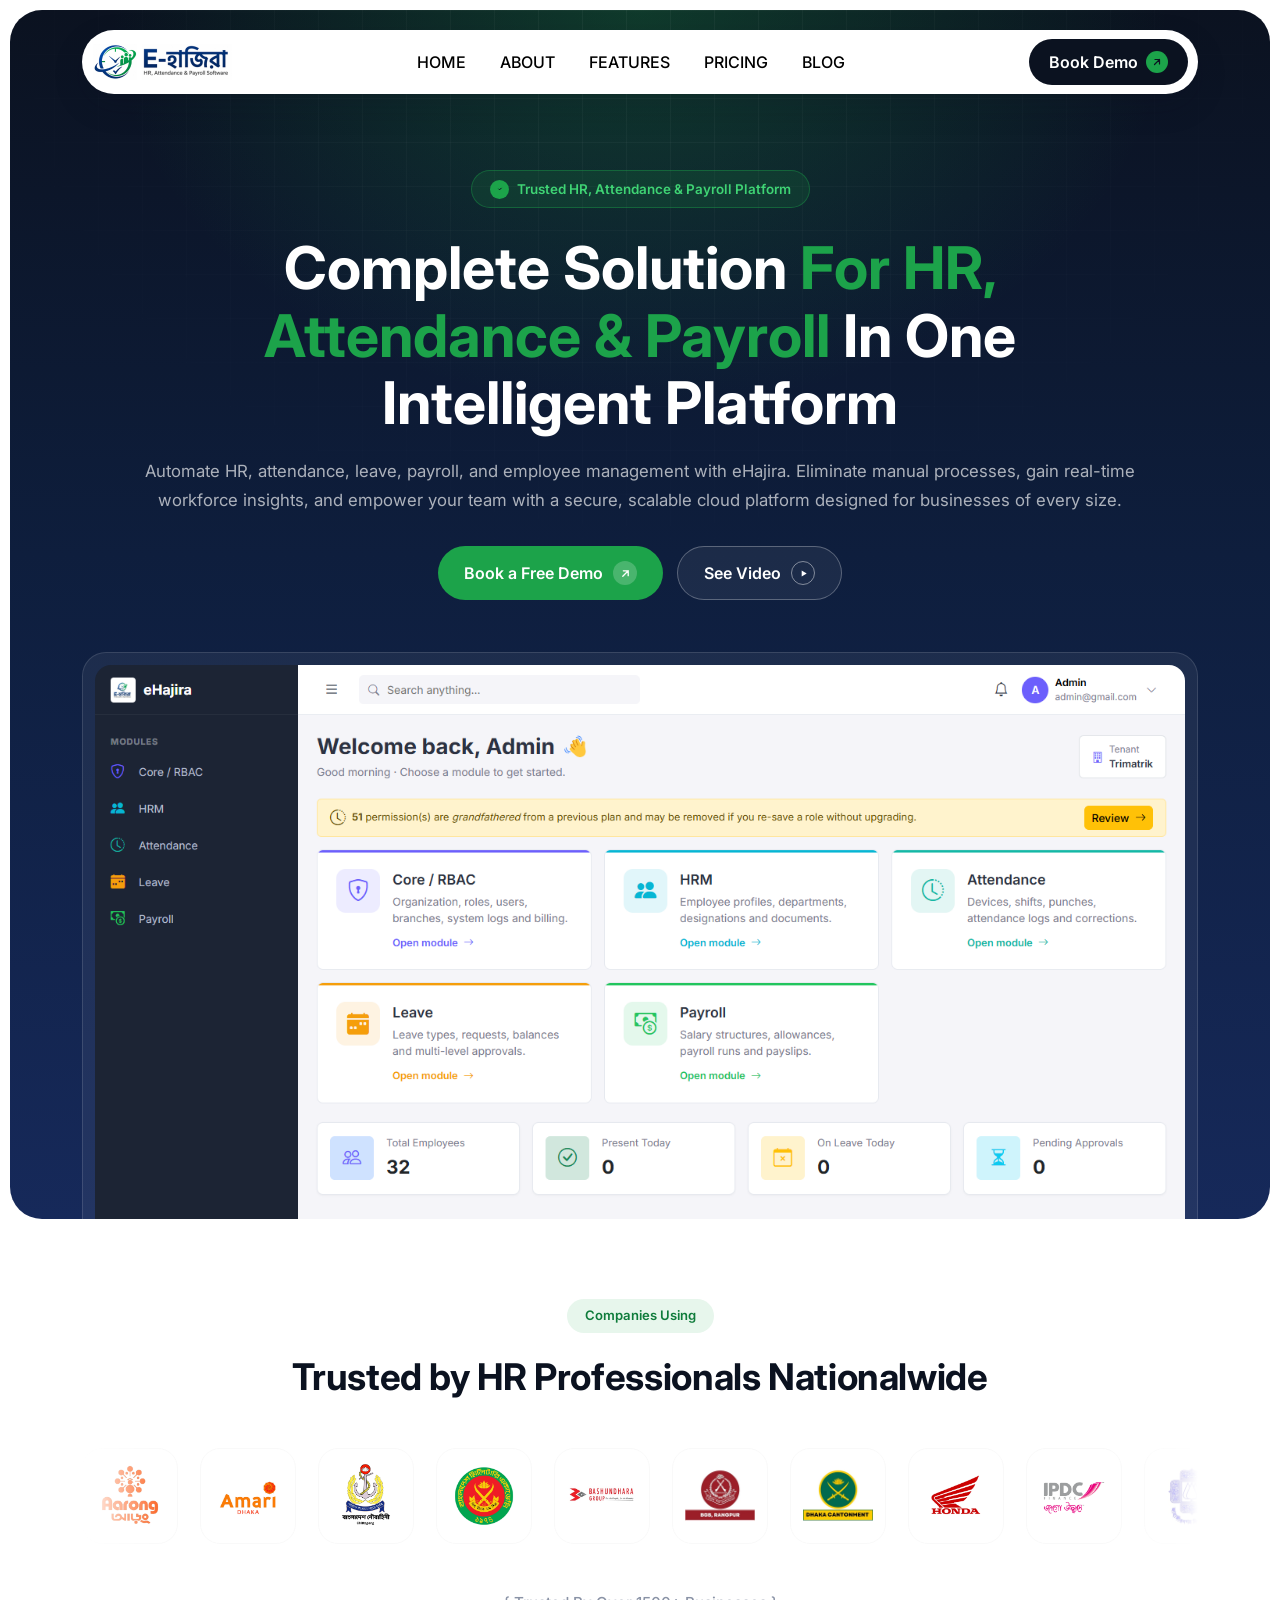
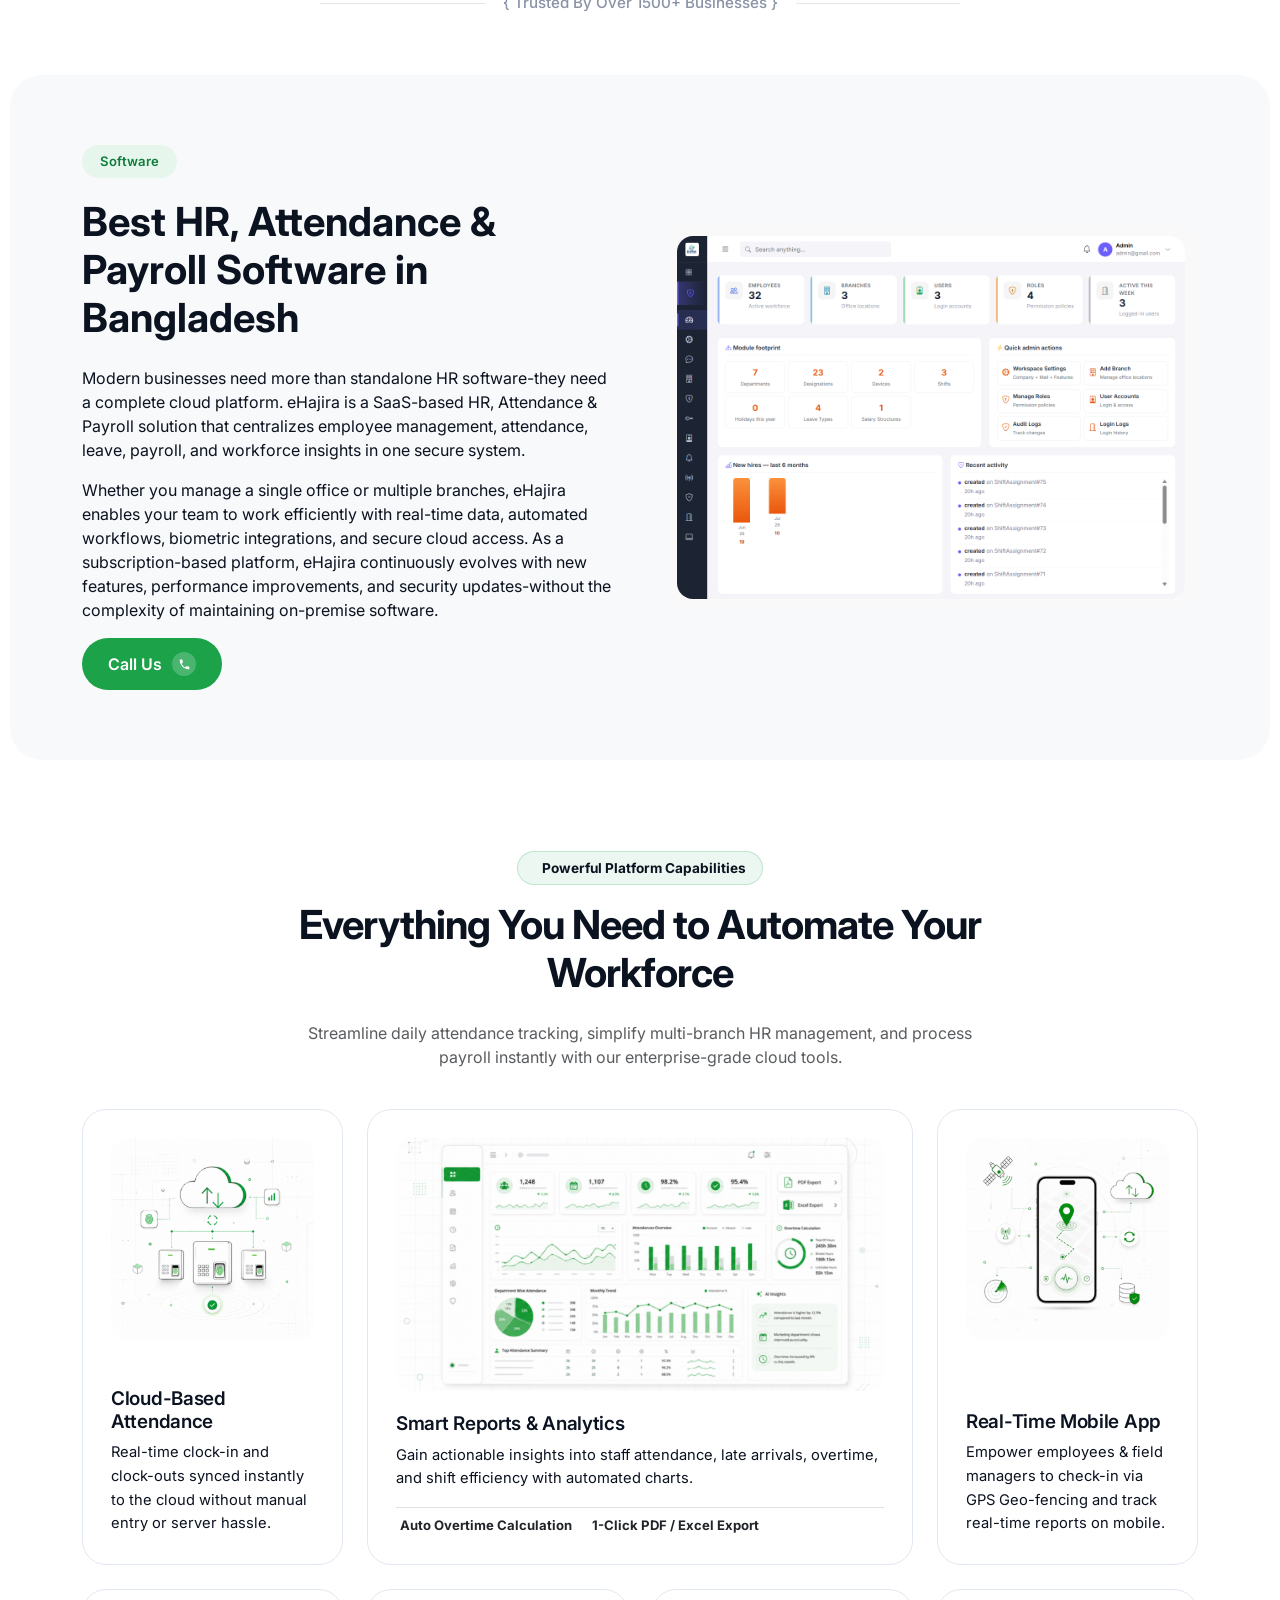
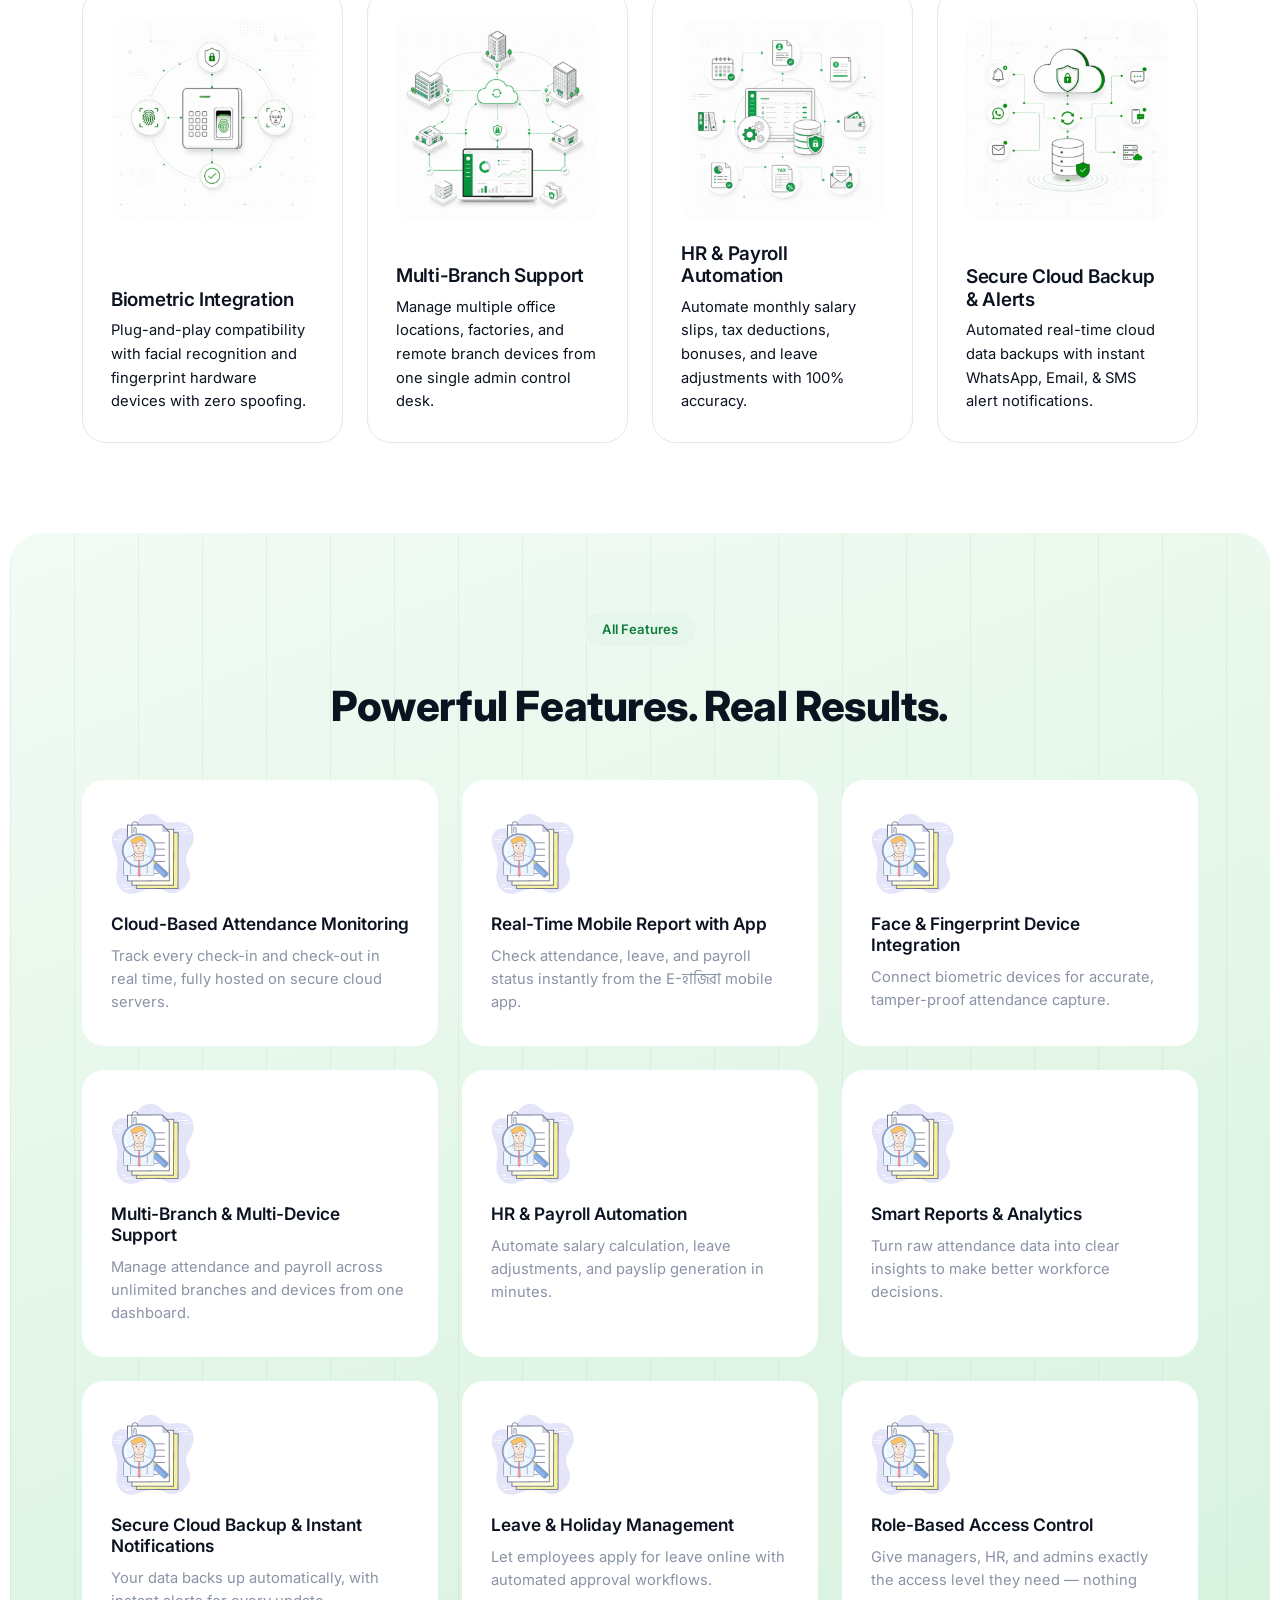
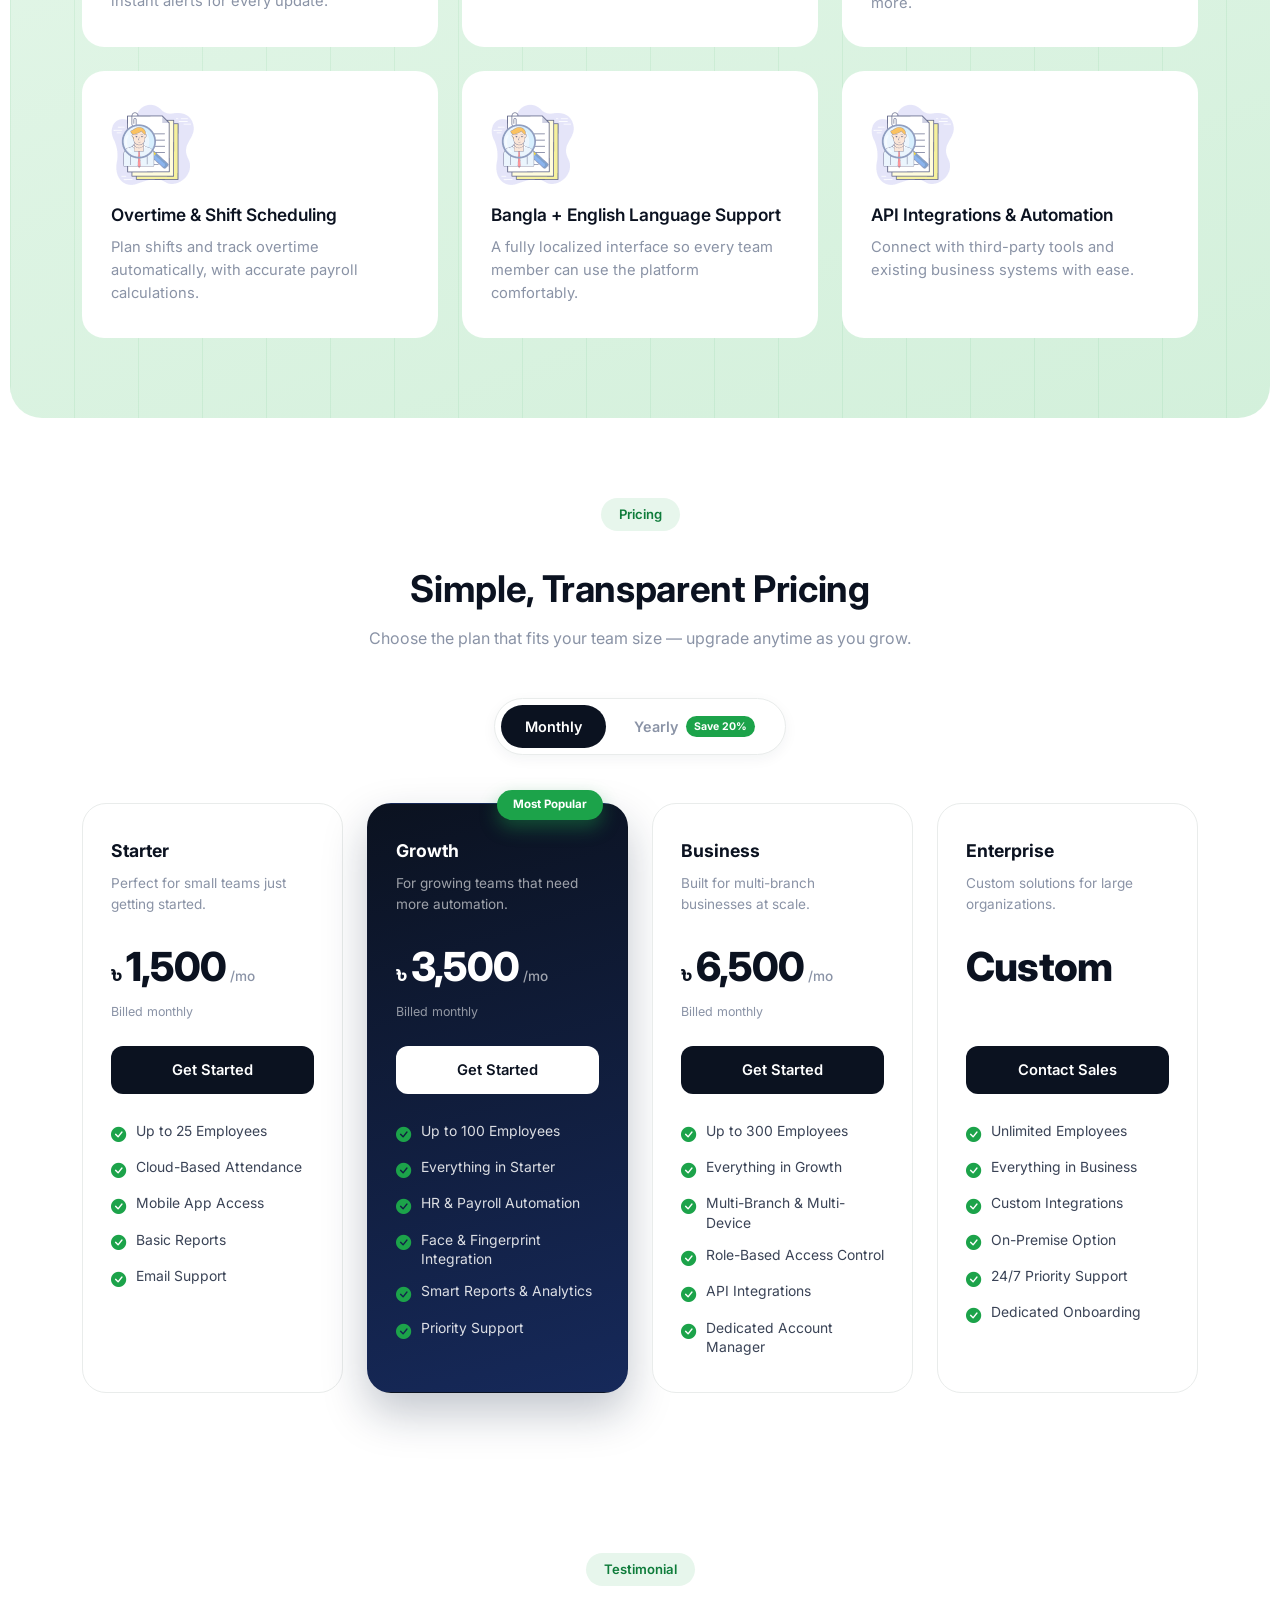
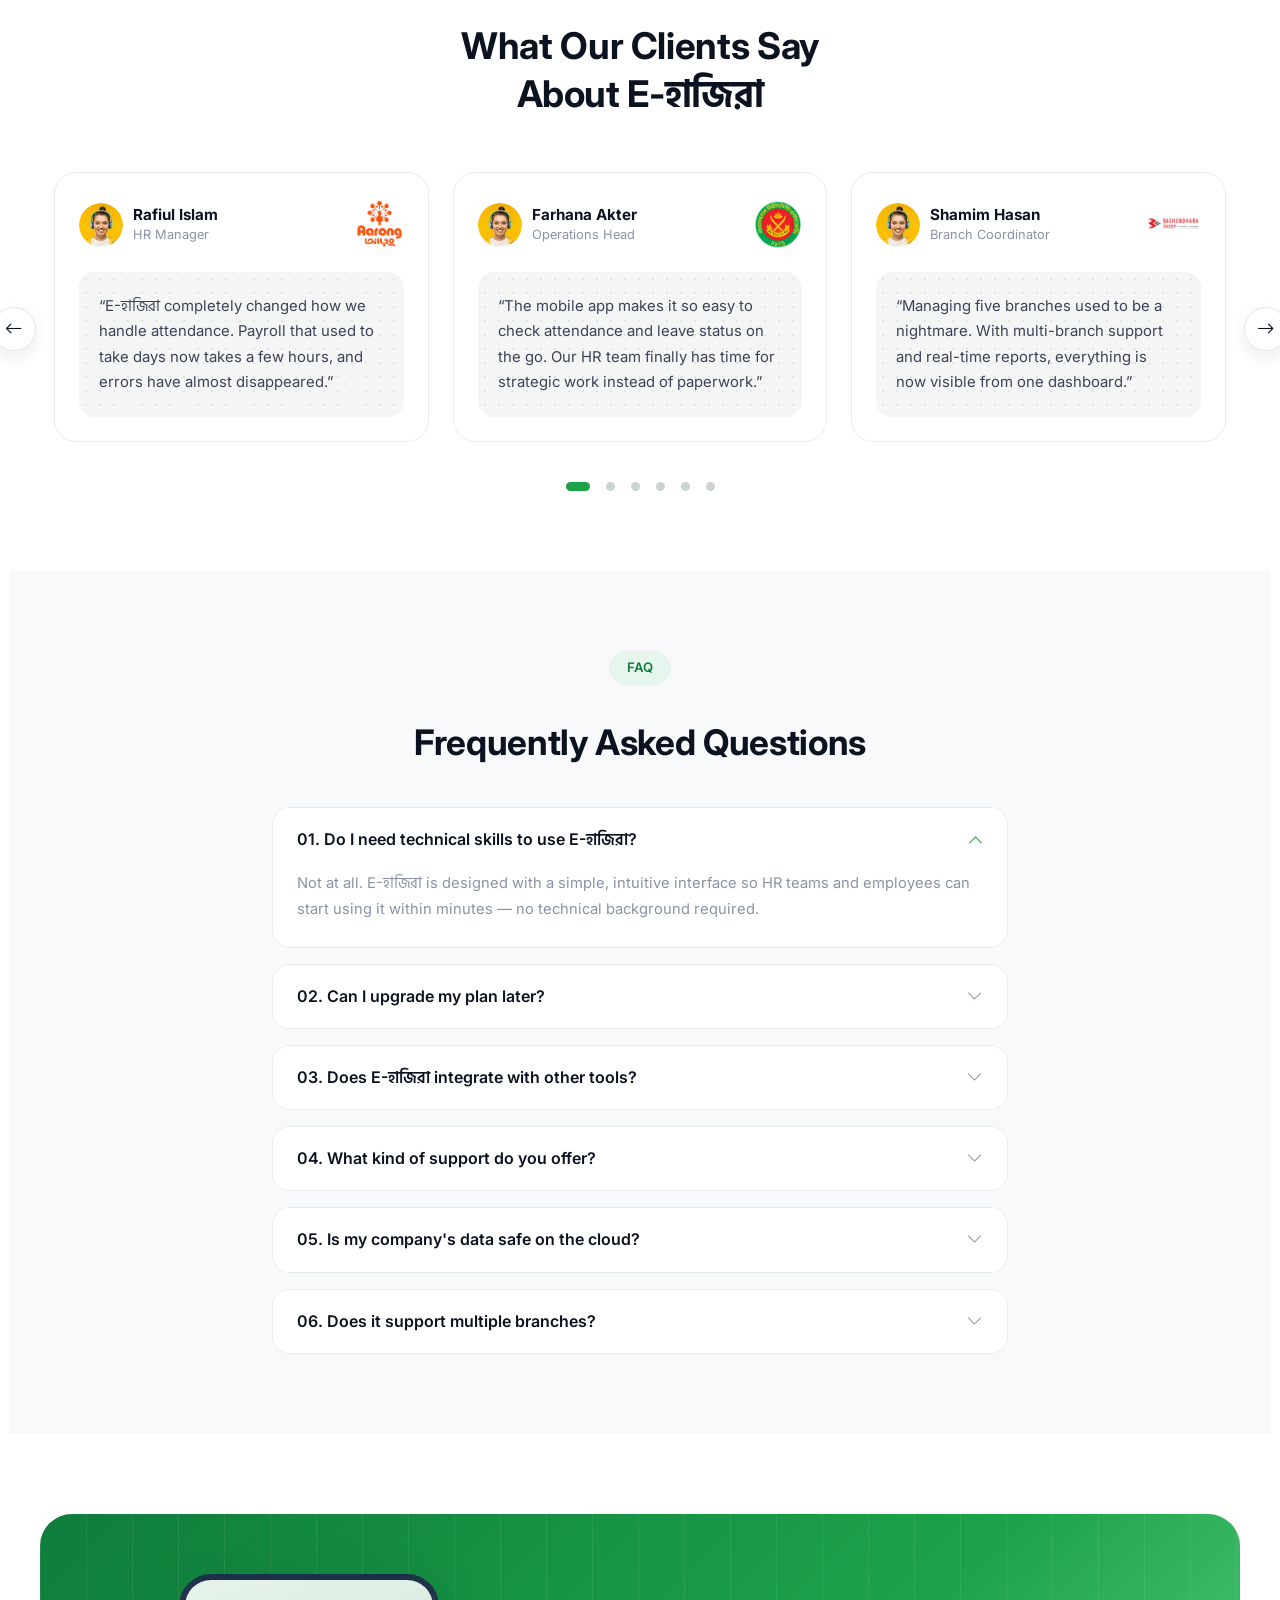
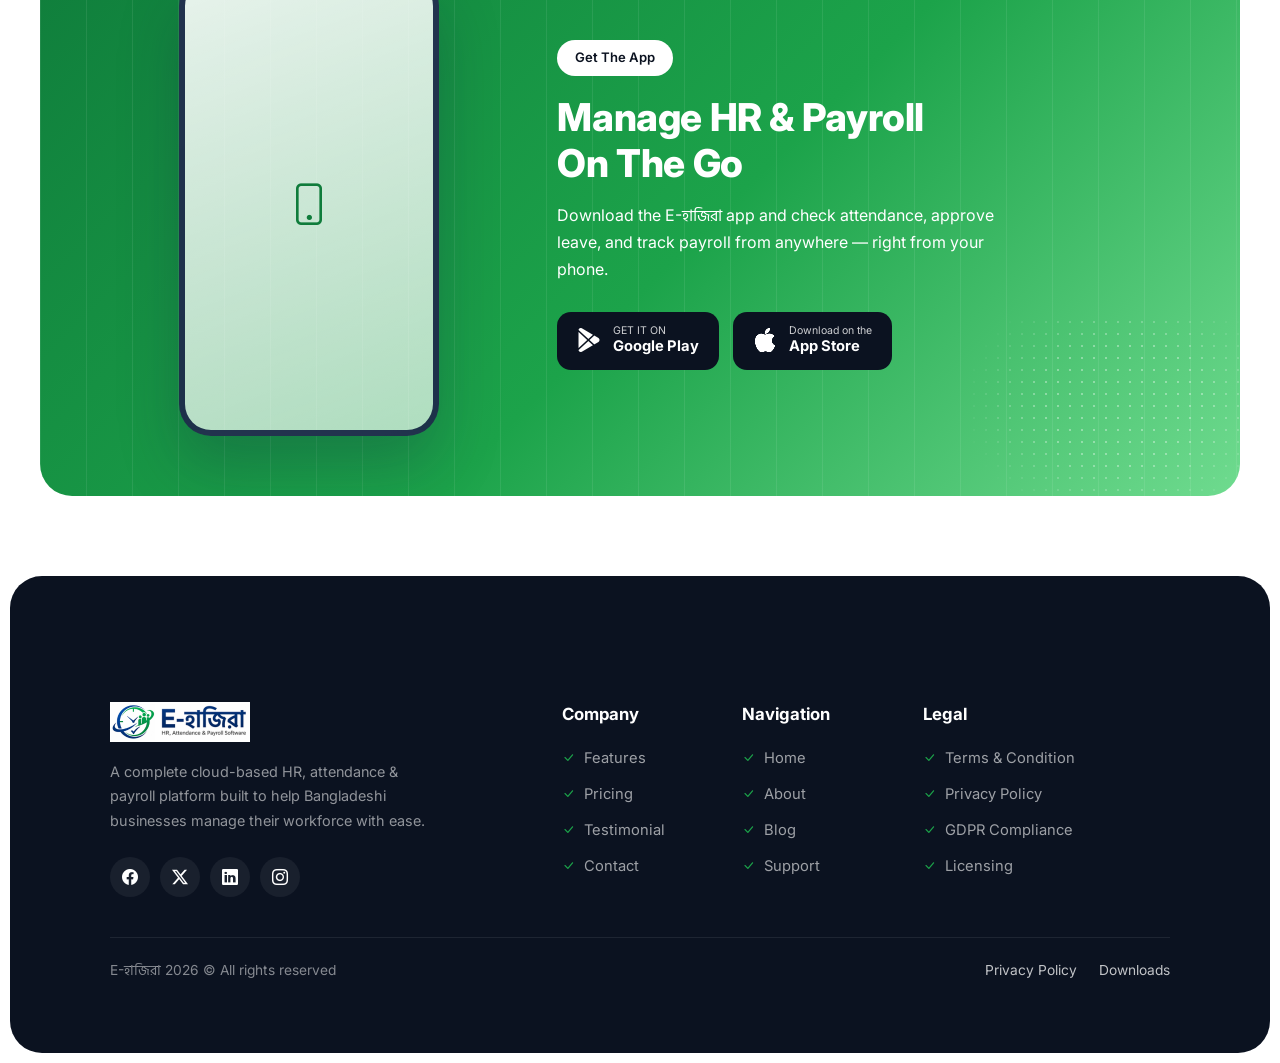
==== index.html @ 69b52d52 "Add files via upload" ====
<!DOCTYPE html>
<html lang="en">

<head>
  <meta charset="utf-8">
  <meta content="width=device-width, initial-scale=1.0" name="viewport">
  <meta name="referrer" content="strict-origin-when-cross-origin">
  <title>eHajira - HR, Attendance & Payroll Software</title>
  <meta name="description" content="">
  <meta name="keywords" content="">

  <!-- Favicons -->
  <link href="assets/img/favicon.png" rel="icon">

  <!-- Vendor CSS Files -->
  <link href="assets/vendor/bootstrap/css/bootstrap.min.css" rel="stylesheet">
  <link href="assets/vendor/bootstrap-icons/bootstrap-icons.css" rel="stylesheet">
  <link href="assets/vendor/aos/aos.css" rel="stylesheet">
  <link href="assets/vendor/swiper/swiper-bundle.min.css" rel="stylesheet">

  <!-- Main CSS File -->
  <link href="assets/css/main.css" rel="stylesheet">

</head>

<body>

  <div class="e-page-pad">

    <header class="e-header">
      <div class="container">
        <div class="e-header-wrap">
          <nav class="navbar navbar-expand-lg e-navbar" id="eNavbar">
            <div class="container px-0">

              <a class="e-logo" href="#">
                <img src="./assets/img/e-hajira-logo.png" alt="">
              </a>

              <ul class="navbar-nav flex-row gap-1 mx-auto e-nav-links d-none d-lg-flex">
                <li class="nav-item"><a class="nav-link e-nav-link" href="#">Home</a></li>
                <li class="nav-item"><a class="nav-link e-nav-link" href="#about">About</a></li>
                <li class="nav-item"><a class="nav-link e-nav-link" href="#features">Features</a></li>
                <li class="nav-item"><a class="nav-link e-nav-link" href="#pricing">Pricing</a></li>
                <li class="nav-item"><a class="nav-link e-nav-link" href="#">Blog</a></li>
              </ul>

              <div class="d-flex align-items-center gap-2 ms-auto">
                <a href="contact.html" class="e-btn-demo d-none d-md-inline-flex">
                  Book Demo
                  <span class="icon-circle">
                    <svg viewBox="0 0 24 24" fill="none" xmlns="http://www.w3.org/2000/svg">
                      <path d="M7 17L17 7M17 7H8M17 7V16" stroke="#0B1220" stroke-width="2.4" stroke-linecap="round"
                        stroke-linejoin="round" />
                    </svg>
                  </span>
                </a>

                <button class="e-toggler" type="button" data-bs-toggle="offcanvas" data-bs-target="#eOffcanvas"
                  aria-controls="eOffcanvas" aria-label="Open menu">
                  <svg viewBox="0 0 24 24" fill="none" xmlns="http://www.w3.org/2000/svg">
                    <path d="M3 6h18M3 12h18M3 18h18" stroke="#0B1220" stroke-width="2" stroke-linecap="round" />
                  </svg>
                </button>
              </div>

            </div>
          </nav>
        </div>
      </div>
    </header>

    <section class="e-hero">

      <div class="container">

        <!-- ===== Hero content ===== -->
        <div class="e-hero-inner" data-aos="fade-up" data-aos-duration="650" data-aos-delay="40"
          data-aos-easing="ease-out">

          <span class="e-badge" data-aos="fade-right" data-aos-duration="550" data-aos-delay="20">
            <span class="dot">
              <svg viewBox="0 0 24 24" fill="none" xmlns="http://www.w3.org/2000/svg">
                <path d="M9 12l2 2 4-4" stroke="#0B1220" stroke-width="2.4" stroke-linecap="round"
                  stroke-linejoin="round" />
              </svg>
            </span>
            Trusted HR, Attendance & Payroll Platform
          </span>

          <h1 data-aos="fade-up" data-aos-duration="650" data-aos-delay="80">
            Complete Solution
            <span>For HR, Attendance & Payroll</span>
            In One Intelligent Platform
          </h1>

          <p class="lead" data-aos="fade-up" data-aos-duration="650" data-aos-delay="120">
            Automate HR, attendance, leave, payroll, and employee management with eHajira. Eliminate manual processes,
            gain real-time workforce insights, and empower your team with a secure, scalable cloud platform designed for
            businesses of every size.
          </p>

          <div class="e-hero-cta" data-aos="fade-up" data-aos-duration="600" data-aos-delay="160">
            <a href="contact.html" class="e-btn-primary">
              Book a Free Demo
              <span class="icon-circle">
                <svg viewBox="0 0 24 24" fill="none" xmlns="http://www.w3.org/2000/svg">
                  <path d="M7 17L17 7M17 7H8M17 7V16" stroke="#fff" stroke-width="2.4" stroke-linecap="round"
                    stroke-linejoin="round" />
                </svg>
              </span>
            </a>
            <button type="button" class="e-btn-outline" data-bs-toggle="modal" data-bs-target="#eVideoModal">
              See Video
              <span class="icon-circle">
                <svg viewBox="0 0 24 24" fill="none" xmlns="http://www.w3.org/2000/svg">
                  <path d="M8 5.5v13l11-6.5-11-6.5z" fill="#fff" />
                </svg>
              </span>
            </button>
          </div>





        </div>

        <div class="hero-img " data-aos="zoom-in" data-aos-duration="650" data-aos-delay="100">
          <img src="./assets/img/hero-img.png" alt="">
        </div>
      </div>



    </section>




    <!-- ===== Clients / Logo Marquee Section ===== -->
    <section class="e-clients">
      <div class="container">
        <div class="row">
          <div class="col-lg-12">
            <span class="e-clients-badge">Companies Using</span>

            <h2>Trusted by HR Professionals Nationalwide</h2>

            <div class="e-marquee">
              <div class="e-marquee-track">

                <!-- Set A -->
                <div class="e-logo-tile"><img src="./assets/img/aarong.webp" alt="Aarong"></div>
                <div class="e-logo-tile"><img src="./assets/img/amari-dhaka.webp" alt="Amari Dhaka"></div>
                <div class="e-logo-tile"><img src="./assets/img/banglades-noubahinee.webp" alt="Bangladesh Noubahinee">
                </div>
                <div class="e-logo-tile"><img src="./assets/img/bangladesh-military-academy.webp"
                    alt="Bangladesh Military Academy"></div>
                <div class="e-logo-tile"><img src="./assets/img/bashundhra-group.webp" alt="Bashundhara Group"></div>
                <div class="e-logo-tile"><img src="./assets/img/bgb-rangpur.webp" alt="BGB Rangpur"></div>
                <div class="e-logo-tile"><img src="./assets/img/dhaka-cantonment-2.webp" alt="Dhaka Cantonment"></div>
                <div class="e-logo-tile"><img src="./assets/img/honda-bangladesh-dhs-motors.webp"
                    alt="Honda Bangladesh"></div>
                <div class="e-logo-tile"><img src="./assets/img/ipdc-finance-limited.webp" alt="IPDC Finance"></div>
                <div class="e-logo-tile"><img src="./assets/img/jahangirnagar-university.webp"
                    alt="Jahangirnagar University"></div>
                <div class="e-logo-tile"><img src="./assets/img/minister.webp" alt="Minister"></div>
                <div class="e-logo-tile"><img src="./assets/img/rab-headquarter.webp" alt="RAB"></div>
                <div class="e-logo-tile"><img src="./assets/img/rupayanlogo-1472730168.webp" alt="Rupayan"></div>
                <div class="e-logo-tile"><img src="./assets/img/unilever-bangladesh.webp" alt="Unilever Bangladesh">
                </div>
                <div class="e-logo-tile"><img src="./assets/img/walton.webp" alt="Walton"></div>

                <!-- Set B (duplicate for seamless loop) -->
                <div class="e-logo-tile"><img src="./assets/img/aarong.webp" alt="Aarong"></div>
                <div class="e-logo-tile"><img src="./assets/img/amari-dhaka.webp" alt="Amari Dhaka"></div>
                <div class="e-logo-tile"><img src="./assets/img/banglades-noubahinee.webp" alt="Bangladesh Noubahinee">
                </div>
                <div class="e-logo-tile"><img src="./assets/img/bangladesh-military-academy.webp"
                    alt="Bangladesh Military Academy"></div>
                <div class="e-logo-tile"><img src="./assets/img/bashundhra-group.webp" alt="Bashundhara Group"></div>
                <div class="e-logo-tile"><img src="./assets/img/bgb-rangpur.webp" alt="BGB Rangpur"></div>
                <div class="e-logo-tile"><img src="./assets/img/dhaka-cantonment-2.webp" alt="Dhaka Cantonment"></div>
                <div class="e-logo-tile"><img src="./assets/img/honda-bangladesh-dhs-motors.webp"
                    alt="Honda Bangladesh"></div>
                <div class="e-logo-tile"><img src="./assets/img/ipdc-finance-limited.webp" alt="IPDC Finance"></div>
                <div class="e-logo-tile"><img src="./assets/img/jahangirnagar-university.webp"
                    alt="Jahangirnagar University"></div>
                <div class="e-logo-tile"><img src="./assets/img/minister.webp" alt="Minister"></div>
                <div class="e-logo-tile"><img src="./assets/img/rab-headquarter.webp" alt="RAB"></div>
                <div class="e-logo-tile"><img src="./assets/img/rupayanlogo-1472730168.webp" alt="Rupayan"></div>
                <div class="e-logo-tile"><img src="./assets/img/unilever-bangladesh.webp" alt="Unilever Bangladesh">
                </div>
                <div class="e-logo-tile"><img src="./assets/img/walton.webp" alt="Walton"></div>

              </div>
            </div>

            <div class="e-clients-divider">
              <span class="line"></span>
              <span>{ Trusted By Over 1500+ Businesses }</span>
              <span class="line"></span>
            </div>
          </div>
        </div>
      </div>

    </section>

    <!-- about section -->

    <!-- ===== About Software Section ===== -->
    <section class="about-section bg-light" id="about">
      <div class="container">
        <div class="row align-items-center g-5">

          <!-- Left: content -->
          <div class="col-12 col-lg-6 text-start">
            <span class="e-clients-badge">Software</span>
            <h2 class="fw-bold display-6 text-navy mb-4">Best HR, Attendance & Payroll Software in Bangladesh
            </h2>

            <p class="mb-3">
              Modern businesses need more than standalone HR software-they need a complete cloud platform. eHajira is a
              SaaS-based HR, Attendance & Payroll solution that centralizes employee management, attendance, leave,
              payroll, and workforce insights in one secure system.
            </p>

            <p class="mb-3">
              Whether you manage a single office or multiple branches, eHajira enables your team to work efficiently
              with real-time data, automated workflows, biometric integrations, and secure cloud access. As a
              subscription-based platform, eHajira continuously evolves with new features, performance improvements, and
              security updates-without the complexity of maintaining on-premise software.
            </p>

            <a href="#" class="e-btn-primary">
              Call Us
              <span class="icon-circle">
                <svg width="12" height="12" viewBox="0 0 24 24" fill="none" xmlns="http://www.w3.org/2000/svg">
                  <path
                    d="M6.6 10.8c1.4 2.8 3.8 5.1 6.6 6.6l2.2-2.2c.3-.3.7-.4 1-.2 1.1.4 2.3.6 3.5.6.6 0 1 .4 1 1V20c0 .6-.4 1-1 1C10.9 21 3 13.1 3 3.9c0-.6.4-1 1-1h3.4c.6 0 1 .4 1 1 0 1.2.2 2.4.6 3.5.1.4 0 .8-.2 1L6.6 10.8z"
                    fill="#fff" />
                </svg>
              </span>
            </a>
          </div>

          <!-- Right: image mockup + floating stat cards -->
          <div class="col-12 col-lg-6">
            <div class="about-img">


              <img src="./assets/img/about-img.png" class="img-fluid rounded-4 w-100" alt="E-হাজিরা app mockup">




            </div>
          </div>

        </div>
      </div>
    </section>


    <!-- ===================================================
       eHAJIRA CORE FEATURES BENTO GRID SECTION
       =================================================== -->
    <section class="bento-section" id="features">
      <div class="container">

        <!-- Section Header -->
        <div class="text-center mx-auto" style="max-width: 700px;">
          <div class="bento-badge">
            <i class="fa-solid fa-sparkles"></i> Powerful Platform Capabilities
          </div>
          <h2 class="fw-bold display-6 text-navy mb-4" style="letter-spacing: -1px;">
            Everything You Need to <span style="color: var(--primary-green);">Automate Your Workforce</span>
          </h2>
          <p class="text-muted fs-6">
            Streamline daily attendance tracking, simplify multi-branch HR management, and process payroll instantly
            with our enterprise-grade cloud tools.
          </p>
        </div>

        <!-- Bento Grid (7 Core Features using Native Bootstrap 5 Columns) -->
        <div class="row g-4 mt-2">

          <!-- FEATURE 1: Cloud-Based Attendance Monitoring (Col 3) -->
          <div class="col-lg-3 col-md-6 col-12">
            <div class="bento-card">
              <div class="card-top-img-box">
                <img src="./assets/img/fea-img-1.png" alt="Cloud Attendance" />
              </div>
              <div>
                <h3 class="bento-card-title">Cloud-Based Attendance</h3>
                <p class="bento-card-subtext">Real-time clock-in and clock-outs synced instantly to the cloud without
                  manual entry or server hassle.</p>
              </div>
            </div>
          </div>

          <!-- FEATURE 2: Smart Reports & Analytics (Wide Col 6 Hero Card) -->
          <div class="col-lg-6 col-md-12 col-12">
            <div class="bento-card">
              <div class="card-top-img-box">
                <img src="./assets/img/fea-img-2.png" alt="Analytics Dashboard" />
              </div>

              <div>
                <h3 class="bento-card-title">Smart Reports & Analytics</h3>
                <p class="bento-card-subtext mb-3">Gain actionable insights into staff attendance, late arrivals,
                  overtime, and shift efficiency with automated charts.</p>
                <div class="d-flex flex-wrap gap-3 pt-2 border-top">
                  <span class="fw-bold text-dark" style="font-size: 0.82rem;"><i
                      class="fa-solid fa-check text-success me-1"></i> Auto Overtime Calculation</span>
                  <span class="fw-bold text-dark" style="font-size: 0.82rem;"><i
                      class="fa-solid fa-check text-success me-1"></i> 1-Click PDF / Excel Export</span>
                </div>
              </div>
            </div>
          </div>

          <!-- FEATURE 3: Real-Time Mobile Report with App (Col 3) -->
          <div class="col-lg-3 col-md-6 col-12">
            <div class="bento-card">
              <div class="card-top-img-box">
                <img src="./assets/img/fea-img-3.png" alt="Mobile App" />
              </div>
              <div>
                <h3 class="bento-card-title">Real-Time Mobile App</h3>
                <p class="bento-card-subtext">Empower employees & field managers to check-in via GPS Geo-fencing and
                  track real-time reports on mobile.</p>
              </div>
            </div>
          </div>

          <!-- FEATURE 4: Face & Fingerprint Device Integration (Col 3) -->
          <div class="col-lg-3 col-md-6 col-12">
            <div class="bento-card">
              <div class="card-top-img-box">
                <img src="./assets/img/fea-img-4.png" alt="Biometric Scanner" />
              </div>
              <div>
                <h3 class="bento-card-title">Biometric Integration</h3>
                <p class="bento-card-subtext">Plug-and-play compatibility with facial recognition and fingerprint
                  hardware devices with zero spoofing.</p>
              </div>
            </div>
          </div>

          <!-- FEATURE 5: Multi-Branch & Multi-Device Support (Col 3) -->
          <div class="col-lg-3 col-md-6 col-12">
            <div class="bento-card">
              <div class="card-top-img-box">
                <img src="./assets/img/fea-img-5.png" alt="Multi-Branch Office" />
              </div>
              <div>
                <h3 class="bento-card-title">Multi-Branch Support</h3>
                <p class="bento-card-subtext">Manage multiple office locations, factories, and remote branch devices
                  from one single admin control desk.</p>
              </div>
            </div>
          </div>

          <!-- FEATURE 6: HR & Payroll Automation (Col 3) -->
          <div class="col-lg-3 col-md-6 col-12">
            <div class="bento-card">
              <div class="card-top-img-box">
                <img src="./assets/img/fea-img-6.png" alt="Payroll Automation" />
              </div>
              <div>
                <h3 class="bento-card-title">HR & Payroll Automation</h3>
                <p class="bento-card-subtext">Automate monthly salary slips, tax deductions, bonuses, and leave
                  adjustments with 100% accuracy.</p>
              </div>
            </div>
          </div>

          <!-- FEATURE 7: Secure Cloud Backup & Instant Notifications (Col 3) -->
          <div class="col-lg-3 col-md-6 col-12">
            <div class="bento-card">
              <div class="card-top-img-box">
                <img src="./assets/img/fea-img-7.png" alt="Cloud Backup" />
              </div>
              <div>
                <h3 class="bento-card-title">Secure Cloud Backup & Alerts</h3>
                <p class="bento-card-subtext">Automated real-time cloud data backups with instant WhatsApp, Email, & SMS
                  alert notifications.</p>
              </div>
            </div>
          </div>

        </div>
      </div>
    </section>



    <!-- ===== Features Section (12 cards, Bootstrap grid, Bootstrap Icons) ===== -->
    <section class="e-features bg-light">

      <div class="container">
        <div class="row">
          <div class="col-lg-12">
            <div class="e-feat-head">
              <span class="e-clients-badge">All Features</span>
              <h2 class="mt-3">Powerful Features. Real Results.</h2>
            </div>

            <div class="e-feat-grid-wrap">
              <div class="row g-4">

                <div class="col-12 col-md-6 col-lg-4">
                  <div class="e-feat-card">
                    <!-- <div class="e-feat-icon">
                      <i class="bi bi-cloud-check"></i>
                    </div> -->
                    <div class="fea-img">
                      <img src="./assets/img/Frame.png" alt="">
                    </div>
                    <h3>Cloud-Based Attendance Monitoring</h3>
                    <p>Track every check-in and check-out in real time, fully hosted on secure cloud servers.</p>
                  </div>
                </div>

                <div class="col-12 col-md-6 col-lg-4">
                  <div class="e-feat-card">
                    <div class="fea-img">
                      <img src="./assets/img/Frame.png" alt="">
                    </div>
                    <h3>Real-Time Mobile Report with App</h3>
                    <p>Check attendance, leave, and payroll status instantly from the E-হাজিরা mobile app.</p>
                  </div>
                </div>

                <div class="col-12 col-md-6 col-lg-4">
                  <div class="e-feat-card">
                    <div class="fea-img">
                      <img src="./assets/img/Frame.png" alt="">
                    </div>
                    <h3>Face &amp; Fingerprint Device Integration</h3>
                    <p>Connect biometric devices for accurate, tamper-proof attendance capture.</p>
                  </div>
                </div>

                <div class="col-12 col-md-6 col-lg-4">
                  <div class="e-feat-card">
                    <div class="fea-img">
                      <img src="./assets/img/Frame.png" alt="">
                    </div>
                    <h3>Multi-Branch &amp; Multi-Device Support</h3>
                    <p>Manage attendance and payroll across unlimited branches and devices from one dashboard.</p>
                  </div>
                </div>

                <div class="col-12 col-md-6 col-lg-4">
                  <div class="e-feat-card">
                    <div class="fea-img">
                      <img src="./assets/img/Frame.png" alt="">
                    </div>
                    <h3>HR &amp; Payroll Automation</h3>
                    <p>Automate salary calculation, leave adjustments, and payslip generation in minutes.</p>
                  </div>
                </div>

                <div class="col-12 col-md-6 col-lg-4">
                  <div class="e-feat-card">
                    <div class="fea-img">
                      <img src="./assets/img/Frame.png" alt="">
                    </div>
                    <h3>Smart Reports &amp; Analytics</h3>
                    <p>Turn raw attendance data into clear insights to make better workforce decisions.</p>
                  </div>
                </div>

                <div class="col-12 col-md-6 col-lg-4">
                  <div class="e-feat-card">
                    <div class="fea-img">
                      <img src="./assets/img/Frame.png" alt="">
                    </div>
                    <h3>Secure Cloud Backup &amp; Instant Notifications</h3>
                    <p>Your data backs up automatically, with instant alerts for every update.</p>
                  </div>
                </div>

                <div class="col-12 col-md-6 col-lg-4">
                  <div class="e-feat-card">
                    <div class="fea-img">
                      <img src="./assets/img/Frame.png" alt="">
                    </div>
                    <h3>Leave &amp; Holiday Management</h3>
                    <p>Let employees apply for leave online with automated approval workflows.</p>
                  </div>
                </div>

                <div class="col-12 col-md-6 col-lg-4">
                  <div class="e-feat-card">
                    <div class="fea-img">
                      <img src="./assets/img/Frame.png" alt="">
                    </div>
                    <h3>Role-Based Access Control</h3>
                    <p>Give managers, HR, and admins exactly the access level they need — nothing more.</p>
                  </div>
                </div>

                <div class="col-12 col-md-6 col-lg-4">
                  <div class="e-feat-card">
                    <div class="fea-img">
                      <img src="./assets/img/Frame.png" alt="">
                    </div>
                    <h3>Overtime &amp; Shift Scheduling</h3>
                    <p>Plan shifts and track overtime automatically, with accurate payroll calculations.</p>
                  </div>
                </div>

                <div class="col-12 col-md-6 col-lg-4">
                  <div class="e-feat-card">
                    <div class="fea-img">
                      <img src="./assets/img/Frame.png" alt="">
                    </div>
                    <h3>Bangla + English Language Support</h3>
                    <p>A fully localized interface so every team member can use the platform comfortably.</p>
                  </div>
                </div>

                <div class="col-12 col-md-6 col-lg-4">
                  <div class="e-feat-card">
                    <div class="fea-img">
                      <img src="./assets/img/Frame.png" alt="">
                    </div>
                    <h3>API Integrations &amp; Automation</h3>
                    <p>Connect with third-party tools and existing business systems with ease.</p>
                  </div>
                </div>

              </div>
            </div>
          </div>
        </div>
      </div>

    </section>



    <!-- ===== Pricing Section ===== -->
    <section class="e-pricing" id="pricing">
      <div class="container">

        <div class="row justify-content-center">
          <div class="col-12 col-lg-7">
            <div class="e-pricing-head">
              <span class="e-clients-badge">Pricing</span>
              <h2 class="mt-3">Simple, Transparent Pricing</h2>
              <p>Choose the plan that fits your team size — upgrade anytime as you grow.</p>
            </div>
          </div>
        </div>

        <div class="d-flex justify-content-center my-5">
          <div class="e-pricing-toggle" id="ePricingToggle">
            <button type="button" class="e-toggle-btn active" data-billing="monthly">Monthly</button>
            <button type="button" class="e-toggle-btn" data-billing="yearly">
              Yearly <span class="save-badge">Save 20%</span>
            </button>
          </div>
        </div>

        <div class="row g-4 justify-content-center">

          <div class="col-12 col-sm-6 col-lg-3 d-flex">
            <div class="e-price-card">

              <div class="e-price-plan">Starter</div>
              <p class="e-price-desc">Perfect for small teams just getting started.</p>

              <div class="e-price-amount">
                <span class="currency">&#2547;</span>
                <span class="value e-price-value" data-monthly="1,500" data-yearly="1,200">1,500</span>
                <span class="period">/mo</span>
              </div>
              <div class="e-price-billed e-price-billed-note" data-monthly-note="Billed monthly"
                data-yearly-note="Billed annually, save 20%">Billed monthly</div>

              <a href="./contact.html" class="e-price-btn">Get Started</a>

              <ul class="e-price-features">
                <li><i class="bi bi-check-circle-fill"></i>Up to 25 Employees</li>
                <li><i class="bi bi-check-circle-fill"></i>Cloud-Based Attendance</li>
                <li><i class="bi bi-check-circle-fill"></i>Mobile App Access</li>
                <li><i class="bi bi-check-circle-fill"></i>Basic Reports</li>
                <li><i class="bi bi-check-circle-fill"></i>Email Support</li>
              </ul>
            </div>
          </div>

          <div class="col-12 col-sm-6 col-lg-3 d-flex">
            <div class="e-price-card popular">
              <span class="e-price-ribbon">Most Popular</span>
              <div class="e-price-plan">Growth</div>
              <p class="e-price-desc">For growing teams that need more automation.</p>

              <div class="e-price-amount">
                <span class="currency">&#2547;</span>
                <span class="value e-price-value" data-monthly="3,500" data-yearly="2,800">3,500</span>
                <span class="period">/mo</span>
              </div>
              <div class="e-price-billed e-price-billed-note" data-monthly-note="Billed monthly"
                data-yearly-note="Billed annually, save 20%">Billed monthly</div>

              <a href="./contact.html" class="e-price-btn">Get Started</a>

              <ul class="e-price-features">
                <li><i class="bi bi-check-circle-fill"></i>Up to 100 Employees</li>
                <li><i class="bi bi-check-circle-fill"></i>Everything in Starter</li>
                <li><i class="bi bi-check-circle-fill"></i>HR & Payroll Automation</li>
                <li><i class="bi bi-check-circle-fill"></i>Face & Fingerprint Integration</li>
                <li><i class="bi bi-check-circle-fill"></i>Smart Reports & Analytics</li>
                <li><i class="bi bi-check-circle-fill"></i>Priority Support</li>
              </ul>
            </div>
          </div>

          <div class="col-12 col-sm-6 col-lg-3 d-flex">
            <div class="e-price-card">

              <div class="e-price-plan">Business</div>
              <p class="e-price-desc">Built for multi-branch businesses at scale.</p>

              <div class="e-price-amount">
                <span class="currency">&#2547;</span>
                <span class="value e-price-value" data-monthly="6,500" data-yearly="5,200">6,500</span>
                <span class="period">/mo</span>
              </div>
              <div class="e-price-billed e-price-billed-note" data-monthly-note="Billed monthly"
                data-yearly-note="Billed annually, save 20%">Billed monthly</div>

              <a href="./contact.html" class="e-price-btn">Get Started</a>

              <ul class="e-price-features">
                <li><i class="bi bi-check-circle-fill"></i>Up to 300 Employees</li>
                <li><i class="bi bi-check-circle-fill"></i>Everything in Growth</li>
                <li><i class="bi bi-check-circle-fill"></i>Multi-Branch & Multi-Device</li>
                <li><i class="bi bi-check-circle-fill"></i>Role-Based Access Control</li>
                <li><i class="bi bi-check-circle-fill"></i>API Integrations</li>
                <li><i class="bi bi-check-circle-fill"></i>Dedicated Account Manager</li>
              </ul>
            </div>
          </div>

          <div class="col-12 col-sm-6 col-lg-3 d-flex">
            <div class="e-price-card">

              <div class="e-price-plan">Enterprise</div>
              <p class="e-price-desc">Custom solutions for large organizations.</p>

              <div class="e-price-amount">
                <span class="value">Custom</span>
              </div>
              <div class="e-price-billed">&nbsp;</div>

              <a href="./contact.html" class="e-price-btn">Contact Sales</a>

              <ul class="e-price-features">
                <li><i class="bi bi-check-circle-fill"></i>Unlimited Employees</li>
                <li><i class="bi bi-check-circle-fill"></i>Everything in Business</li>
                <li><i class="bi bi-check-circle-fill"></i>Custom Integrations</li>
                <li><i class="bi bi-check-circle-fill"></i>On-Premise Option</li>
                <li><i class="bi bi-check-circle-fill"></i>24/7 Priority Support</li>
                <li><i class="bi bi-check-circle-fill"></i>Dedicated Onboarding</li>
              </ul>
            </div>
          </div>

        </div>

      </div>
    </section>


    <!-- ===== Testimonials Section (Swiper slider) ===== -->
    <section class="e-testimonials">

      <div class="e-testi-head">
        <span class="e-clients-badge">Testimonial</span>
        <h2 class="mt-3">What Our Clients Say<br>About E-হাজিরা</h2>
      </div>

      <div class="e-testi-outer">

        <button class="e-testi-nav prev" aria-label="Previous testimonial">
          <i class="bi bi-arrow-left"></i>
        </button>
        <button class="e-testi-nav next" aria-label="Next testimonial">
          <i class="bi bi-arrow-right"></i>
        </button>

        <div class="swiper e-testi-swiper">
          <div class="swiper-wrapper">

            <div class="swiper-slide">
              <div class="e-testi-card">
                <div class="e-testi-top">
                  <div class="e-testi-person">
                    <img class="e-testi-avatar" src="./assets/img/thumb1-1.webp" alt="Rafiul Islam">
                    <div class="e-testi-person-info">
                      <div class="name" title="Rafiul Islam">Rafiul Islam</div>
                      <div class="role" title="HR Manager">HR Manager</div>
                    </div>
                  </div>
                  <div class="e-testi-company">
                    <img src="./assets/img/aarong.webp" alt="Anveshan Textiles logo">
                  </div>
                </div>
                <div class="e-testi-quote-box">
                  <p class="e-testi-text">&ldquo;E-হাজিরা completely changed how we handle attendance. Payroll that used
                    to take days now takes a few hours, and errors have almost disappeared.&rdquo;</p>
                </div>
              </div>
            </div>

            <div class="swiper-slide">
              <div class="e-testi-card">
                <div class="e-testi-top">
                  <div class="e-testi-person">
                    <img class="e-testi-avatar" src="./assets/img/thumb1-1.webp" alt="Farhana Akter">
                    <div class="e-testi-person-info">
                      <div class="name" title="Farhana Akter">Farhana Akter</div>
                      <div class="role" title="Operations Head">Operations Head</div>
                    </div>
                  </div>
                  <div class="e-testi-company">
                    <img src="./assets/img/bangladesh-military-academy.webp" alt="Padma Logistics logo">
                  </div>
                </div>
                <div class="e-testi-quote-box">
                  <p class="e-testi-text">&ldquo;The mobile app makes it so easy to check attendance and leave status on
                    the go. Our HR team finally has time for strategic work instead of paperwork.&rdquo;</p>
                </div>
              </div>
            </div>

            <div class="swiper-slide">
              <div class="e-testi-card">
                <div class="e-testi-top">
                  <div class="e-testi-person">
                    <img class="e-testi-avatar" src="./assets/img/thumb1-1.webp" alt="Shamim Hasan">
                    <div class="e-testi-person-info">
                      <div class="name" title="Shamim Hasan">Shamim Hasan</div>
                      <div class="role" title="Branch Coordinator">Branch Coordinator</div>
                    </div>
                  </div>
                  <div class="e-testi-company">
                    <img src="./assets/img/bashundhra-group.webp" alt="Meghna Retail Group logo">
                  </div>
                </div>
                <div class="e-testi-quote-box">
                  <p class="e-testi-text">&ldquo;Managing five branches used to be a nightmare. With multi-branch
                    support and real-time reports, everything is now visible from one dashboard.&rdquo;</p>
                </div>
              </div>
            </div>

            <div class="swiper-slide">
              <div class="e-testi-card">
                <div class="e-testi-top">
                  <div class="e-testi-person">
                    <img class="e-testi-avatar"
                      src="[data-uri]"
                      alt="Nusrat Jahan">
                    <div class="e-testi-person-info">
                      <div class="name" title="Nusrat Jahan">Nusrat Jahan</div>
                      <div class="role" title="Admin Manager">Admin Manager</div>
                    </div>
                  </div>
                  <div class="e-testi-company">
                    <img
                      src="[data-uri]"
                      alt="Karnaphuli Apparels logo">
                  </div>
                </div>
                <div class="e-testi-quote-box">
                  <p class="e-testi-text">&ldquo;Fingerprint integration and instant notifications give us confidence
                    that our attendance data is accurate and tamper-proof, every single day.&rdquo;</p>
                </div>
              </div>
            </div>

            <div class="swiper-slide">
              <div class="e-testi-card">
                <div class="e-testi-top">
                  <div class="e-testi-person">
                    <img class="e-testi-avatar"
                      src="[data-uri]"
                      alt="Tanvir Ahmed">
                    <div class="e-testi-person-info">
                      <div class="name" title="Tanvir Ahmed">Tanvir Ahmed</div>
                      <div class="role" title="Finance Lead">Finance Lead</div>
                    </div>
                  </div>
                  <div class="e-testi-company">
                    <img
                      src="[data-uri]"
                      alt="Jamuna Foods Ltd logo">
                  </div>
                </div>
                <div class="e-testi-quote-box">
                  <p class="e-testi-text">&ldquo;Setup was fast and the support team genuinely understands Bangladeshi
                    businesses. Payroll automation alone saved us dozens of hours every month.&rdquo;</p>
                </div>
              </div>
            </div>

            <div class="swiper-slide">
              <div class="e-testi-card">
                <div class="e-testi-top">
                  <div class="e-testi-person">
                    <img class="e-testi-avatar"
                      src="[data-uri]"
                      alt="Sabrina Chowdhury">
                    <div class="e-testi-person-info">
                      <div class="name" title="Sabrina Chowdhury">Sabrina Chowdhury</div>
                      <div class="role" title="Community Organiser">Community Organiser</div>
                    </div>
                  </div>
                  <div class="e-testi-company">
                    <img
                      src="[data-uri]"
                      alt="Surma Enterprise logo">
                  </div>
                </div>
                <div class="e-testi-quote-box">
                  <p class="e-testi-text">&ldquo;Role-based access and cloud backup give our leadership real peace of
                    mind. It's rare to find HR software this reliable and this easy to use.&rdquo;</p>
                </div>
              </div>
            </div>


          </div>
        </div>

        <div class="e-testi-pagination"></div>

      </div>

    </section>



    <!-- ===== FAQ Section ===== -->
    <section class="e-faq bg-light">
      <div class="container">

        <div class="row justify-content-center">
          <div class="col-12 col-lg-8">
            <div class="e-faq-head">
              <span class="e-clients-badge">FAQ</span>
              <h2 class="mt-3">Frequently Asked Questions</h2>
            </div>
          </div>
        </div>

        <div class="row justify-content-center">
          <div class="col-12 col-lg-9 col-xl-8">
            <div class="accordion e-faq-accordion" id="eFaqAccordion">

              <div class="accordion-item">
                <h3 class="accordion-header">
                  <button class="accordion-button d-flex justify-content-between align-items-center" type="button"
                    data-bs-toggle="collapse" data-bs-target="#eFaq1" aria-expanded="true" aria-controls="eFaq1">
                    <span>01. Do I need technical skills to use E-হাজিরা?</span>
                    <i class="bi bi-chevron-down e-faq-icon"></i>
                  </button>
                </h3>
                <div id="eFaq1" class="accordion-collapse collapse show" data-bs-parent="#eFaqAccordion">
                  <div class="accordion-body">
                    Not at all. E-হাজিরা is designed with a simple, intuitive interface so HR teams and employees can
                    start using it within minutes — no technical background required.
                  </div>
                </div>
              </div>

              <div class="accordion-item">
                <h3 class="accordion-header">
                  <button class="accordion-button d-flex justify-content-between align-items-center collapsed"
                    type="button" data-bs-toggle="collapse" data-bs-target="#eFaq2" aria-expanded="false"
                    aria-controls="eFaq2">
                    <span>02. Can I upgrade my plan later?</span>
                    <i class="bi bi-chevron-down e-faq-icon"></i>
                  </button>
                </h3>
                <div id="eFaq2" class="accordion-collapse collapse" data-bs-parent="#eFaqAccordion">
                  <div class="accordion-body">
                    Yes, you can upgrade or downgrade your plan anytime as your business and team size grow, without
                    losing any of your existing attendance or payroll data.
                  </div>
                </div>
              </div>

              <div class="accordion-item">
                <h3 class="accordion-header">
                  <button class="accordion-button d-flex justify-content-between align-items-center collapsed"
                    type="button" data-bs-toggle="collapse" data-bs-target="#eFaq3" aria-expanded="false"
                    aria-controls="eFaq3">
                    <span>03. Does E-হাজিরা integrate with other tools?</span>
                    <i class="bi bi-chevron-down e-faq-icon"></i>
                  </button>
                </h3>
                <div id="eFaq3" class="accordion-collapse collapse" data-bs-parent="#eFaqAccordion">
                  <div class="accordion-body">
                    Yes, E-হাজিরা supports API integrations so you can connect it with your existing accounting,
                    banking, or third-party business tools.
                  </div>
                </div>
              </div>

              <div class="accordion-item">
                <h3 class="accordion-header">
                  <button class="accordion-button d-flex justify-content-between align-items-center collapsed"
                    type="button" data-bs-toggle="collapse" data-bs-target="#eFaq4" aria-expanded="false"
                    aria-controls="eFaq4">
                    <span>04. What kind of support do you offer?</span>
                    <i class="bi bi-chevron-down e-faq-icon"></i>
                  </button>
                </h3>
                <div id="eFaq4" class="accordion-collapse collapse" data-bs-parent="#eFaqAccordion">
                  <div class="accordion-body">
                    Our support team is available via phone, email, and live chat to help with setup, training, and any
                    issues your team runs into.
                  </div>
                </div>
              </div>

              <div class="accordion-item">
                <h3 class="accordion-header">
                  <button class="accordion-button d-flex justify-content-between align-items-center collapsed"
                    type="button" data-bs-toggle="collapse" data-bs-target="#eFaq5" aria-expanded="false"
                    aria-controls="eFaq5">
                    <span>05. Is my company's data safe on the cloud?</span>
                    <i class="bi bi-chevron-down e-faq-icon"></i>
                  </button>
                </h3>
                <div id="eFaq5" class="accordion-collapse collapse" data-bs-parent="#eFaqAccordion">
                  <div class="accordion-body">
                    Absolutely. All data is encrypted and backed up automatically on secure cloud servers, with
                    role-based access so only authorized people can view sensitive information.
                  </div>
                </div>
              </div>

              <div class="accordion-item">
                <h3 class="accordion-header">
                  <button class="accordion-button d-flex justify-content-between align-items-center collapsed"
                    type="button" data-bs-toggle="collapse" data-bs-target="#eFaq6" aria-expanded="false"
                    aria-controls="eFaq6">
                    <span>06. Does it support multiple branches?</span>
                    <i class="bi bi-chevron-down e-faq-icon"></i>
                  </button>
                </h3>
                <div id="eFaq6" class="accordion-collapse collapse" data-bs-parent="#eFaqAccordion">
                  <div class="accordion-body">
                    Yes, E-হাজিরা is built for multi-branch and multi-device businesses — you can manage every branch's
                    attendance and payroll from a single dashboard.
                  </div>
                </div>
              </div>

            </div>
          </div>
        </div>

      </div>
    </section>

    <!-- ===== App Download Section ===== -->
    <section class="e-app-wrap">
      <div class="e-app-card">
        <div class="e-app-dots"></div>

        <div class="e-app-inner row align-items-center gy-5">

          <div class="col-12 col-lg-5 order-2 order-lg-1">
            <div class="e-app-mock">
              <i class="bi bi-phone"></i>
            </div>
          </div>

          <div class="col-12 col-lg-7 order-1 order-lg-2">
            <span class="e-app-badge">Get The App</span>
            <h2>Manage HR &amp; Payroll<br>On The Go</h2>
            <p class="desc">
              Download the E-হাজিরা app and check attendance, approve leave, and track payroll
              from anywhere — right from your phone.
            </p>

            <div class="e-store-btns">
              <a href="#" class="e-store-btn">
                <i class="bi bi-google-play"></i>
                <span class="txt">
                  <small>GET IT ON</small>
                  <strong>Google Play</strong>
                </span>
              </a>
              <a href="#" class="e-store-btn">
                <i class="bi bi-apple"></i>
                <span class="txt">
                  <small>Download on the</small>
                  <strong>App Store</strong>
                </span>
              </a>
            </div>
          </div>

        </div>
      </div>
    </section>


    <!-- ===== Footer ===== -->
    <footer class="e-footer-wrap">
      <div class="container e-footer-card">
        <div class="e-footer-inner">
          <div class="row gy-5">

            <div class="col-12 col-lg-4">
              <a href="#" class="e-footer-logo">
                <img src="./assets/img/e-hajira-logo.png" alt="">
              </a>
              <p class="e-footer-desc">
                A complete cloud-based HR, attendance &amp; payroll platform built to help
                Bangladeshi businesses manage their workforce with ease.
              </p>
              <div class="e-footer-social">
                <a href="#" aria-label="Facebook"><i class="bi bi-facebook"></i></a>
                <a href="#" aria-label="Twitter / X"><i class="bi bi-twitter-x"></i></a>
                <a href="#" aria-label="LinkedIn"><i class="bi bi-linkedin"></i></a>
                <a href="#" aria-label="Instagram"><i class="bi bi-instagram"></i></a>
              </div>
            </div>

            <div class="col-6 col-lg-2 offset-lg-1">
              <div class="e-footer-heading">Company</div>
              <ul class="e-footer-links">
                <li><a href="#"><i class="bi bi-check-lg"></i>Features</a></li>
                <li><a href="#"><i class="bi bi-check-lg"></i>Pricing</a></li>
                <li><a href="#"><i class="bi bi-check-lg"></i>Testimonial</a></li>
                <li><a href="#"><i class="bi bi-check-lg"></i>Contact</a></li>
              </ul>
            </div>

            <div class="col-6 col-lg-2">
              <div class="e-footer-heading">Navigation</div>
              <ul class="e-footer-links">
                <li><a href="#"><i class="bi bi-check-lg"></i>Home</a></li>
                <li><a href="#"><i class="bi bi-check-lg"></i>About</a></li>
                <li><a href="#"><i class="bi bi-check-lg"></i>Blog</a></li>
                <li><a href="#"><i class="bi bi-check-lg"></i>Support</a></li>
              </ul>
            </div>

            <div class="col-6 col-lg-3">
              <div class="e-footer-heading">Legal</div>
              <ul class="e-footer-links">
                <li><a href="#"><i class="bi bi-check-lg"></i>Terms &amp; Condition</a></li>
                <li><a href="#"><i class="bi bi-check-lg"></i>Privacy Policy</a></li>
                <li><a href="#"><i class="bi bi-check-lg"></i>GDPR Compliance</a></li>
                <li><a href="#"><i class="bi bi-check-lg"></i>Licensing</a></li>
              </ul>
            </div>

          </div>

          <div class="e-footer-bottom">
            <span class="copy"><span class="lang-bn">E-হাজিরা</span> 2026 &copy; All rights reserved</span>
            <div class="links">
              <a href="#">Privacy Policy</a>
              <a href="#">Downloads</a>
            </div>
          </div>

        </div>
      </div>
    </footer>


  </div>



  <!-- ===== Video Modal ===== -->
  <div class="modal fade" id="eVideoModal" tabindex="-1" aria-labelledby="eVideoModalLabel" aria-hidden="true">
    <div class="modal-dialog modal-dialog-centered modal-lg">
      <div class="modal-content e-video-modal-content">
        <div class="modal-header e-video-modal-header">
          <h5 class="modal-title" id="eVideoModalLabel">E-হাজিরা Overview</h5>
          <button type="button" class="btn-close btn-close-white" data-bs-dismiss="modal" aria-label="Close"></button>
        </div>
        <div class="modal-body p-0">
          <div class="ratio ratio-16x9">
            <iframe id="eVideoFrame" src="" data-src="https://www.youtube.com/embed/fz8DwgZsGwk?si=JE5aXbrW1RLwOMip"
              title="E-হাজিরা product video" frameborder="0"
              allow="accelerometer; autoplay; clipboard-write; encrypted-media; gyroscope; picture-in-picture"
              allowfullscreen>
            </iframe>
          </div>
        </div>
      </div>
    </div>
  </div>



  <!-- ===== Offcanvas (mobile menu, right side) ===== -->
  <div class="offcanvas offcanvas-end e-offcanvas" tabindex="-1" id="eOffcanvas" aria-labelledby="eOffcanvasLabel">
    <div class="offcanvas-header">
      <span class="e-logo" id="eOffcanvasLabel">
        <span class="e-logo-mark">
          <svg viewBox="0 0 24 24" fill="none" xmlns="http://www.w3.org/2000/svg">
            <circle cx="12" cy="12" r="9" stroke="white" stroke-width="1.8" />
            <path d="M12 7v5l3.2 2" stroke="white" stroke-width="1.8" stroke-linecap="round" stroke-linejoin="round" />
          </svg>
        </span>
        <span class="lang-bn">E-হাজিরা</span>
      </span>
      <button type="button" class="btn-close" data-bs-dismiss="offcanvas" aria-label="Close"></button>
    </div>
    <div class="offcanvas-body d-flex flex-column">
      <ul class="navbar-nav gap-1">
        <li class="nav-item"><a class="nav-link e-nav-link" href="#">Home</a></li>
        <li class="nav-item"><a class="nav-link e-nav-link" href="#">About</a></li>
        <li class="nav-item"><a class="nav-link e-nav-link" href="#">Features</a></li>
        <li class="nav-item"><a class="nav-link e-nav-link" href="#">Pricing</a></li>
        <li class="nav-item"><a class="nav-link e-nav-link" href="#">Blog</a></li>
      </ul>
      <a href="#" class="e-btn-demo justify-content-center mt-4">
        Book Demo
        <span class="icon-circle">
          <svg viewBox="0 0 24 24" fill="none" xmlns="http://www.w3.org/2000/svg">
            <path d="M7 17L17 7M17 7H8M17 7V16" stroke="#0B1220" stroke-width="2.4" stroke-linecap="round"
              stroke-linejoin="round" />
          </svg>
        </span>
      </a>
    </div>
  </div>





  <!-- Scroll Top -->
  <a href="#" id="scroll-top" class="scroll-top d-flex align-items-center justify-content-center"><i
      class="bi bi-arrow-up-short"></i></a>


  <!-- Vendor JS Files -->
  <script src="assets/vendor/bootstrap/js/bootstrap.bundle.min.js"></script>
  <script src="assets/vendor/aos/aos.js"></script>
  <script src="assets/vendor/swiper/swiper-bundle.min.js"></script>

  <!-- Main JS File -->
  <script src="assets/js/main.js"></script>
  <script>
    const headerEl = document.querySelector('.e-header');
    const headerWrap = document.querySelector('.e-header-wrap');
    const STICKY_THRESHOLD = 40;

    function updateSticky() {
      const shouldStick = window.scrollY > STICKY_THRESHOLD;
      headerEl.classList.toggle('is-stuck', shouldStick);
      if (shouldStick) {
        document.body.style.paddingTop = headerWrap.offsetHeight + 'px';
      } else {
        document.body.style.paddingTop = '';
      }
    }

    window.addEventListener('scroll', updateSticky);
    window.addEventListener('resize', updateSticky);
    updateSticky();


    // Video modal: load the YouTube embed only when opened, remove it on close so playback stops
    const eVideoModal = document.getElementById('eVideoModal');
    const eVideoFrame = document.getElementById('eVideoFrame');

    eVideoModal.addEventListener('shown.bs.modal', function () {
      eVideoFrame.src = eVideoFrame.getAttribute('data-src') + '&autoplay=1';
    });

    eVideoModal.addEventListener('hidden.bs.modal', function () {
      eVideoFrame.src = '';
    });






  </script>

</body>

</html>
---- assets/css/main.css ----
/* Fonts */
@import url('https://fonts.googleapis.com/css2?family=Hind+Siliguri:wght@300;400;500;600;700&family=Inter:ital,opsz,wght@0,14..32,100..900;1,14..32,100..900&family=Plus+Jakarta+Sans:ital,wght@0,200..800;1,200..800&display=swap');
/* Smooth scroll */
:root {
  scroll-behavior: smooth;
}

:root{
    --e-green:#1CA34A;
    --e-green-dark:#0F7C3B;
    --e-green-soft:#E7F6EC;
    --e-navy:#0E1E3D;
    --e-navy-2:#16295A;
    --e-ink:#0B1220;
    --e-page:#fff;
    --e-muted:#8A93A6;
    --title-font: "Inter", sans-serif;
  }

  *{ box-sizing:border-box; }

  body{
    font-family:'Inter','Hind Siliguri',sans-serif;
    color:var(--e-ink);
    background:var(--e-page);
    margin:0;
  }

  /* ===== Page wrapper so hero has margin + radius like a card ===== */
  .e-page-pad{
    position:relative;
    padding:10px;
  }

  a{
    text-decoration: none;
  }

  /* ===== Hero (also holds header) ===== */
  .e-hero{
    position:relative;
    border-radius:32px;
    overflow:hidden;
    background:
      radial-gradient(ellipse 70% 55% at 50% 0%, rgba(28,163,74,0.28) 0%, transparent 60%),
      linear-gradient(180deg, var(--e-ink) 0%, var(--e-navy) 45%, var(--e-navy-2) 100%);
    padding-top:160px;
    /* padding-bottom:80px; */
  }

  .e-hero::before{
    content:"";
    position:absolute;
    inset:0;
    background-image:
      linear-gradient(rgba(255,255,255,0.05) 1px, transparent 1px),
      linear-gradient(90deg, rgba(255,255,255,0.05) 1px, transparent 1px);
    background-size:44px 44px;
    mask-image:radial-gradient(ellipse 80% 70% at 50% 0%, rgba(0,0,0,0.9), transparent 70%);
    pointer-events:none;
  }

  /* Improve AOS performance + smoothness for hero-only animations */
  .e-hero [data-aos]{
    will-change: transform, opacity;
    backface-visibility: hidden;
    -webkit-backface-visibility: hidden;
  }

  .e-hero .aos-animate{
    transition-timing-function: cubic-bezier(.2,.8,.2,1) !important;
  }

  /* ===== Header — sits inside hero, sticks on scroll ===== */
  .e-header{
    position:absolute;
    top:30px;
    left:0;
    right:0;
    z-index:1030;
  }

  .e-header-wrap{
    width:100%;
    transition:background .25s ease, box-shadow .25s ease, padding .25s ease;
  }

  .e-header.is-stuck{
    position:fixed;
    top:0;
    left:0;
    right:0;
    width:100%;
    z-index:1030;
    background: #fff;
  }



  .e-header.is-stuck .e-navbar{
    /* border-radius:60px; */
    box-shadow: none;
    background: none;
    padding: 8px 0;
  }

  .e-navbar{
    background:#FFFFFF;
    border-radius:60px;
    padding:8px 10px 8px 10px;
    /* max-width:1200px; */
    margin:0 auto;
    box-shadow:0 12px 30px rgba(11,18,32,0.18);
    transition:box-shadow .25s ease, border-radius .25s ease;
  }

  /* True 3-column centering on large screens: logo | nav (centered) | actions */
  @media (min-width: 992px){
    .e-navbar .container-fluid{
      display:grid;
      grid-template-columns:1fr auto 1fr;
      align-items:center;
      column-gap:12px;
    }
    .e-nav-links{
      grid-column:2;
      justify-self:center;
    }
    .e-navbar .e-logo{
      grid-column:1;
      justify-self:start;
    }
    .e-navbar .d-flex.align-items-center.gap-2.ms-auto{
      grid-column:3;
      justify-self:end;
      margin-left:0 !important;
    }
  }


  .e-logo{
    display:flex;
    align-items:center;
    gap:10px;
    text-decoration:none;
    color:var(--e-ink);
    font-weight:700;
    font-size:1.12rem;
  }

  .e-logo-mark{
    width:36px;
    height:36px;
    border-radius:50%;
    background:var(--e-green);
    display:flex;
    align-items:center;
    justify-content:center;
    flex-shrink:0;
  }

  .e-logo-mark svg{ width:20px; height:20px; }

  .e-nav-link{
    color:#000 !important;
    font-weight:500;
    font-size: 16px;
    line-height: 28px;
    padding:10px 15px !important;
    font-family: var(--title-font);
    text-transform: uppercase;
    border-radius:30px;
    transition:color .2s ease, background .2s ease;
  }

  .e-nav-link:hover{
    color:var(--e-ink) !important;
    background:var(--e-green-soft);
  }

  .e-btn-demo{
    background:var(--e-ink);
    color:#fff;
    font-weight:600;
    border:none;
    border-radius:40px;
    padding:11px 20px;
    display:inline-flex;
    align-items:center;
    gap:8px;
    white-space:nowrap;
    transition:background .2s ease, transform .2s ease;
  }

  .e-btn-demo:hover{
    background:var(--e-green-dark);
    color:#fff;
    transform:translateY(-1px);
  }

  .e-btn-demo .icon-circle{
    width:22px;
    height:22px;
    border-radius:50%;
    background:var(--e-green);
    display:flex;
    align-items:center;
    justify-content:center;
  }

  .e-btn-demo .icon-circle svg{ width:12px; height:12px; }

  .e-toggler{
    background:var(--e-green-soft);
    border:none;
    width:42px;
    height:42px;
    border-radius:50%;
    display:none;
    align-items:center;
    justify-content:center;
  }

  .e-toggler svg{ width:19px; height:19px; }

  /* Offcanvas */
  .offcanvas.e-offcanvas{
    background:#fff;
    width:290px;
  }

  .e-offcanvas .e-nav-link{
    padding:14px 8px !important;
    border-bottom:1px solid #EEF1F0;
    border-radius:0;
    font-size:1rem;
    color:var(--e-ink) !important;
  }

  @media (max-width: 991.98px){
    .e-nav-links{ display:none; }
    .e-toggler{ display:flex; }
    .e-header.is-stuck .e-navbar{ padding:8px 0px; border-radius:26px; }
  }

  @media (max-width: 575.98px){
    .e-page-pad{ padding:10px; }
    .e-hero{ border-radius:22px; }
    .e-header-wrap{ top:10px; padding:0 12px 0; }
     .e-header.is-stuck .e-header-wrap{ padding:0; }
  }

  /* ===== Hero content ===== */
  .e-hero-inner{
    position:relative;
    max-width: 1024px;
    margin:0 auto;
    text-align:center;
    z-index:2;
    /* padding:70px 24px 0; */
  }

  .e-badge{
    display:inline-flex;
    align-items:center;
    gap:8px;
    background:rgba(28,163,74,0.14);
    border:1px solid rgba(28,163,74,0.4);
    color:#3FD374;
    font-size:0.84rem;
    font-weight:600;
    padding:8px 18px;
    border-radius:40px;
    margin-bottom:26px;
  }

  .e-badge .dot{
    width:19px;
    height:19px;
    border-radius:50%;
    background:var(--e-green);
    display:flex;
    align-items:center;
    justify-content:center;
  }
  .e-badge .dot svg{ width:10px; height:10px; }

  .e-hero h1{
    font-weight:700;
    font-size:clamp(2rem, 4.6vw, 3.8rem);
    line-height:1.15;
    color:#fff;
    /* letter-spacing:-0.02em; */
    margin-bottom:20px;
  }

  .e-hero h1 span{ color:var(--e-green); }

  .e-hero p.lead{
    color:rgba(255,255,255,0.66);
    font-size:1.05rem;
    /* max-width:600px; */
    margin:0 auto 32px;
    line-height:1.7;
    font-weight:400;
  }

  .e-hero-cta{
    display:flex;
    justify-content:center;
    gap:14px;
    flex-wrap:wrap;
    margin-bottom:52px;
  }

  .e-btn-primary{
    background:var(--e-green);
    color:#fff;
    font-weight:600;
    border:none;
    border-radius:40px;
    padding:14px 26px;
    display:inline-flex;
    align-items:center;
    gap:10px;
  }
  .e-btn-primary:hover{ background:var(--e-green-dark); color:#fff; }

  .e-btn-primary .icon-circle{
    width:24px; height:24px; border-radius:50%;
    background:rgba(255,255,255,0.2);
    display:flex; align-items:center; justify-content:center;
  }
  .e-btn-primary .icon-circle svg{ width:13px; height:13px; }

  .e-btn-outline{
    background:rgba(255,255,255,0.06);
    color:#fff;
    font-weight:600;
    border:1.5px solid rgba(255,255,255,0.28);
    border-radius:40px;
    padding:14px 26px;
    display:inline-flex;
    align-items:center;
    gap:10px;
  }
  .e-btn-outline:hover{
    background:rgba(255,255,255,0.12);
    color:#fff;
    border-color:rgba(255,255,255,0.45);
  }
  .e-btn-outline .icon-circle{
    width:24px; height:24px; border-radius:50%;
    border:1.5px solid rgba(255,255,255,0.45);
    display:flex; align-items:center; justify-content:center;
  }
  .e-btn-outline .icon-circle svg{ width:11px; height:11px; }

  .e-trust{
    display:inline-flex;
    align-items:center;
    gap:14px;
  }

  .e-trust .avatars{
    display:flex;
  }

  .e-trust .avatars span{
    width:38px;
    height:38px;
    border-radius:50%;
    border:2px solid var(--e-navy);
    margin-left:-12px;
    display:flex;
    align-items:center;
    justify-content:center;
    color:#fff;
    font-size:0.78rem;
    font-weight:700;
  }
  .e-trust .avatars span:first-child{ margin-left:0; }
  .e-trust .avatars span:nth-child(1){ background:#2E52A0; }
  .e-trust .avatars span:nth-child(2){ background:var(--e-green); }
  .e-trust .avatars span:nth-child(3){ background:#3F6AC4; }

  .e-trust .label{
    color:rgba(255,255,255,0.72);
    font-size:0.92rem;
    font-weight:500;
    text-align:left;
    line-height:1.35;
  }
  .e-trust .label strong{ color:#fff; }

  
  .hero-img{
    margin-top: 50px;
    padding: 12px 12px 0 12px;
    background: rgba(255, 255, 255, 0.06);
    border-top-left-radius: 24px;
    border-top-right-radius: 24px;
    border: 1px solid rgba(255, 255, 255, 0.12);
    border-bottom: 0;
  }

  .hero-img img{
    max-width: 100%;
    width: 100%;
    border-top-left-radius: 16px;
    border-top-right-radius: 16px;
    display: block;
  }




    /* ===================================================
       eHAJIRA MODERN DARK FOOTER STYLES (Matching Image)
       =================================================== */
    .ehajira-footer {
      background-color: #040812;
      color: #94a3b8;
      position: relative;
      overflow: hidden;
      padding-top: 70px;
    
      border-top: 1px solid rgba(255, 255, 255, 0.08);
    }

    /* Glowing Radial Background in Footer Center */
    .footer-glow-bg {
      position: absolute;
      top: 30%;
      left: 50%;
      transform: translate(-50%, -50%);
      width: 600px;
      height: 400px;
      background: radial-gradient(circle, rgba(0, 158, 73, 0.22) 0%, rgba(0, 59, 122, 0.12) 40%, rgba(4, 8, 18, 0) 70%);
      pointer-events: none;
      filter: blur(50px);
      z-index: 0;
    }

    

    /* Grid Box Border Wrapper */
    .footer-grid-container {
      border: 1px solid rgba(255, 255, 255, 0.1);
      border-radius: 20px;
      background: rgba(10, 16, 30, 0.4);
      backdrop-filter: blur(12px);
      overflow: hidden;
      position: relative;
    }

    .footer-col-panel {
      padding: 36px 28px;
      border-right: 1px solid rgba(255, 255, 255, 0.1);
      height: 100%;
      display: flex;
      flex-direction: column;
      justify-content: space-between;
    }

    .footer-col-panel:last-child {
      border-right: none;
    }

    @media (max-width: 991px) {
      .footer-col-panel {
        border-right: none;
        border-bottom: 1px solid rgba(255, 255, 255, 0.1);
      }
      .footer-col-panel:last-child {
        border-bottom: none;
      }
    }

    @media (max-width: 767px) {
      .footer-col-panel {
        padding: 24px 18px;
      }

      .footer-heading {
        margin-bottom: 14px;
      }

      .footer-links-list li {
        margin-bottom: 10px;
      }

      .footer-contact-item {
        margin-bottom: 12px;
      }

      .footer-meta {
        padding: 0 16px 18px;
      }

      .footer-copy-text {
        font-size: 0.84rem;
        letter-spacing: 0.05em;
        line-height: 1.6;
      }
    }

    /* Footer Typography & Branding */
    .footer-brand-title {
      font-weight: 800;
      font-size: 1.6rem;
      color: #ffffff;
      letter-spacing: -0.5px;
    }

    .footer-brand-title span {
      color: var(--e-green);
    }

    .footer-desc {
      font-size: 0.93rem;
      color: #94a3b8;
      line-height: 1.6;
      max-width: 280px;
      margin-top: 15px;
      margin-bottom: 25px;
    }

    .footer-meta {
      padding: 0 24px 24px;
  
      text-align: center;
    }

    .footer-copy-text {
      color: #dbeafe;
      font-size: 0.95rem;
      line-height: 1.7;
      letter-spacing: 0.08em;
      max-width: 760px;
      margin: 0 auto 8px;
      text-align: center;
    }

    .footer-copyright {
      font-size: 0.84rem;
      color: #64748b;
      font-weight: 500;
      margin-top: 2px;
    }

    .footer-heading {
      color: #ffffff;
      font-weight: 700;
      font-size: 1.15rem;
      margin-bottom: 22px;
    }

    .footer-links-list {
      list-style: none;
      padding: 0;
      margin: 0;
    }

    .footer-links-list li {
      margin-bottom: 12px;
    }

    .footer-links-list a {
      color: #94a3b8;
      text-decoration: none;
      font-size: 0.93rem;
      font-weight: 500;
      transition: all 0.3s ease;
      display: inline-block;
    }

    .footer-links-list a:hover {
      color: var(--e-green);
      transform: translateX(4px);
    }

    /* Contact details with green icons */
    .footer-contact-item {
      display: flex;
      align-items: center;
      gap: 12px;
      margin-bottom: 16px;
      color: #e2e8f0;
      font-size: 0.95rem;
      font-weight: 600;
    }

    .footer-contact-item i {
      color: var(--e-green);
      font-size: 1.1rem;
      width: 20px;
    }

    .footer-contact-item a {
      color: #e2e8f0;
      text-decoration: none;
      transition: color 0.3s ease;
    }

    .footer-contact-item a:hover {
      color: var(--e-green);
    }

    /* Giant Big Typography Banner at Bottom */
    .giant-brand-banner {
      
      width: 100%;
      text-align: center;
      user-select: none;
      pointer-events: none;
      z-index: 0;
      overflow: hidden;
    }

    .giant-brand-text {
      display: block;
      width: 100%;
      font-size: clamp(3rem, 12vw, 8.4rem);
      font-weight: 900;
      letter-spacing: 0.28em;
      line-height: 0.85;
      color: var(--e-green);
      text-transform: uppercase;
      
      white-space: nowrap;
    }

    @media (max-width: 767px) {
      .giant-brand-banner {
        bottom: 6px;
      }

      .giant-brand-text {
        font-size: clamp(2.1rem, 15vw, 3.4rem);
        letter-spacing: 0.18em;
        
      }
    }



  /* ===== Clients / logo marquee section ===== */
  .e-clients{
    background:#FFFFFF;
    padding:80px 0 60px;
    text-align:center;
  }
 
  .e-clients-badge{
    display:inline-flex;
    align-items:center;
    background:var(--e-green-soft);
    color:var(--e-green-dark);
    font-size:0.82rem;
    font-weight:600;
    padding:7px 18px;
    border-radius:40px;
    margin-bottom:20px;
  }
 
  .e-clients h2{
    font-weight:700;
    font-size:clamp(1.5rem, 3.4vw, 2.3rem);
    line-height:1.28;
    color:var(--e-ink);
    letter-spacing:-0.01em;
    /* max-width:640px; */
    margin:0 auto 48px;
  }
 
  .e-marquee{
    position:relative;
    width:100%;
    overflow:hidden;
    -webkit-mask-image:linear-gradient(90deg, transparent 0, #000 8%, #000 92%, transparent 100%);
    mask-image:linear-gradient(90deg, transparent 0, #000 8%, #000 92%, transparent 100%);
    margin-bottom:48px;
  }
 
  .e-marquee-track{
    display:flex;
    align-items:center;
    gap:22px;
    width:max-content;
    animation:e-marquee-scroll 32s linear infinite;
  }
 
  .e-marquee:hover .e-marquee-track{
    animation-play-state:paused;
  }
 
  @keyframes e-marquee-scroll{
    0%{ transform:translateX(0); }
    100%{ transform:translateX(-50%); }
  }
 
  .e-logo-tile{
    flex:0 0 auto;
    width:96px;
    height:96px;
    border-radius:20px;
    background:#fff;
    display:flex;
    align-items:center;
    justify-content:center;
    padding:12px;
    transition:background .25s ease, transform .25s ease, box-shadow .25s ease;
    border: 1px solid #f9f9f9;
    overflow:hidden;
  }
 

 
  .e-logo-tile img{
    width:100%;
    height:100%;
    object-fit:contain;
    display:block;
 
    transition:filter .25s ease, transform .25s ease;
  }
 


 
  .e-clients-divider{
    display:flex;
    align-items:center;
    gap:18px;
    max-width:640px;
    margin:0 auto;
  }
 
  .e-clients-divider .line{
    flex:1;
    height:1px;
    background:#E3E7E5;
  }
 
  .e-clients-divider span{
    color:var(--e-muted);
    font-size:0.95rem;
    font-weight:500;
    white-space:nowrap;
  }
 
  @media (max-width: 575.98px){
    .e-clients{ padding:56px 16px 44px; }
    .e-clients h2{ margin-bottom:36px; }
    .e-logo-tile{ width:74px; height:74px; border-radius:16px; padding:10px; }
    .e-logo-tile svg{ width:28px; height:28px; }
    .e-marquee-track{ gap:14px; animation-duration:20s; }
    .e-clients-divider span{ font-size:0.82rem; }
  }
 
  @media (prefers-reduced-motion: reduce){
    .e-marquee-track{ animation:none; }
  }


/* About section start */

.about-section{
  padding: 70px 0;
      border-radius: 32px;
}
.about-img{
  border-radius: 24px;
    padding: 12px;
    background: #f9f9f9;
    border-width: 1px 1px 0px;
    border-style: solid solid none;
    border-color: rgba(255, 255, 255, 0.12) rgba(255, 255, 255, 0.12) currentcolor;
    border-image: none;
}


 /* ===================================================
       FEATURES BENTO GRID SECTION (Modern Light Aesthetic)
       =================================================== */
    .bento-section {
      padding: 90px 0;
      position: relative;
    }

    .bento-badge {
      display: inline-flex;
      align-items: center;
      gap: 8px;
      padding: 6px 16px;
      border-radius: 50px;
      background: rgba(0, 158, 73, 0.08);
      color: var(--primary-green);
      font-weight: 700;
      font-size: 0.85rem;
      border: 1px solid rgba(0, 158, 73, 0.2);
      margin-bottom: 16px;
    }

    .bento-card {
      background: #ffffff;
      border: 1px solid #e2e8f0;
      border-radius: 24px;
      padding: 28px;
      display: flex;
      flex-direction: column;
      justify-content: space-between;
      transition: transform 0.3s ease, box-shadow 0.3s ease, border-color 0.3s ease;
      position: relative;
      overflow: hidden;
      height: 100%;
    }

    .bento-card:hover {
      transform: translateY(-5px);
      box-shadow: 0 20px 40px rgba(0, 59, 122, 0.07);
      border-color: rgba(0, 158, 73, 0.3);
    }

    @media (max-width: 767px) {
      .bento-card { padding: 22px; }
    }

    .bento-card-title {
      font-size: 1.18rem;
      font-weight: 600;
      color: var(--text-dark);
      letter-spacing: -0.3px;
      margin-bottom: 8px;
    }

    .bento-card-subtext {
      font-size: 0.92rem;
      color: var(--text-muted);
      line-height: 1.6;
      margin-bottom: 0;
    }

    .card-top-img-box {
      position: relative;
      width: 100%;
      /* height: 190px; */
      border-radius: 18px;
      overflow: hidden;
      margin-bottom: 22px;
      /* box-shadow: 0 8px 20px rgba(0, 0, 0, 0.06); */
    }

    .card-top-img-box img {
      width: 100%;
      height: 100%;
      object-fit: cover;
      transition: transform 0.5s cubic-bezier(0.16, 1, 0.3, 1);
    }

    .bento-card:hover .card-top-img-box img {
      /* transform: scale(1.08); */
    }
    


    /* ===== Features section (Bootstrap grid, brand-colored icon tiles) ===== */
  .e-features{
    position:relative;
    background:
      linear-gradient(160deg, #F2FBF4 0%, #E3F6E8 45%, #D3F0DB 100%);
    padding:80px 0;
    border-radius: 32px;
    overflow:hidden;
  }
 
  .e-features::before{
    content:"";
    position:absolute;
    inset:0;
    background-image:linear-gradient(90deg, rgba(28,163,74,0.08) 1px, transparent 1px);
    background-size:64px 100%;
    pointer-events:none;
  }
 
  .e-features::after{
    content:"";
    position:absolute;
    top:-10%;
    left:50%;
    transform:translateX(-50%);
    width:70%;
    height:420px;
    background:radial-gradient(ellipse 60% 60% at 50% 0%, rgba(255,255,255,0.85) 0%, rgba(255,255,255,0) 70%);
    pointer-events:none;
  }
 
  .e-feat-head{
    position:relative;
    /* max-width:680px; */
    margin:0 auto 48px;
    text-align:center;
    z-index:1;
  }
 
  .e-feat-head h2{
    font-weight:800;
    font-size:clamp(1.7rem, 3.6vw, 2.6rem);
    color:var(--e-ink);
    letter-spacing:-0.01em;
    margin:0;
  }
 
  .e-feat-grid-wrap{
    position:relative;
    /* max-width:1180px; */
    margin:0 auto;
    z-index:1;
  }
 
  .e-feat-card{
    position:relative;
    overflow:hidden;
    background:#fff;
    border-radius:22px;
    border:1.5px solid transparent;
    padding:32px 28px;
    height:100%;
    /* box-shadow:0 4px 18px rgba(14,30,61,0.05); */
    transition:transform .3s ease, box-shadow .3s ease, border-color .3s ease;
  }
 
  .e-feat-card::after{
    content:"";
    position:absolute;
    top:-55%;
    right:-45%;
    width:90%;
    height:90%;
    background:radial-gradient(circle, rgba(28,163,74,0.4) 0%, rgba(28,163,74,0.22) 35%, rgba(28,163,74,0.08) 60%, rgba(28,163,74,0) 80%);
    filter:blur(6px);
    opacity:0;
    transition:opacity .4s ease;
    pointer-events:none;
  }
 
  .e-feat-card:hover{
    border-color: rgba(0, 158, 73, 0.3);
  }
 
  .e-feat-card:hover::after{ opacity:1; }
 
  .e-feat-icon{
    width:68px;
    height:68px;
    border-radius:18px;
    margin-bottom:22px;
    display:flex;
    align-items:center;
    justify-content:center;
    position:relative;
    z-index:1;
    background:linear-gradient(160deg, #ffffff 0%, #DFF5E5 35%, var(--e-green) 100%);
  }
 
  .e-feat-icon i{
    font-size:1.7rem;
    color:var(--e-ink);
  }

  .e-feat-card img{
    margin-bottom: 20px;
  }
 
  .e-feat-card h3{
    font-size:1.08rem;
    font-weight:600;
    color:var(--e-ink);
    margin:0 0 10px;
  }
 
  .e-feat-card p{
    font-size:0.92rem;
    color:var(--e-muted);
    line-height:1.55;
    margin:0;
  }
 
  @media (max-width: 575.98px){
    .e-features{ padding:56px 16px; }
    .e-feat-card{ padding:26px 22px; }
  }

 /* ===== Testimonials (Swiper) ===== */
  .e-testimonials{
    background:var(--e-page);
    padding:80px 20px;
  }
 
  .e-testi-head{
    max-width:640px;
    margin:0 auto 48px;
    text-align:center;
  }
 
  .e-testi-head h2{
    font-weight:700;
    font-size:clamp(1.6rem, 3.4vw, 2.3rem);
    color:var(--e-ink);
    letter-spacing:-0.01em;
    margin:0;
    line-height:1.3;
  }
 
  .e-testi-outer{
    position:relative;
    max-width:1180px;
    margin:0 auto;
  }
 
  .e-testi-swiper{
    overflow:hidden;
    padding:6px 4px 8px;
  }
 
  .e-testi-swiper .swiper-wrapper{
    align-items:stretch;
  }
 
  .e-testi-swiper .swiper-slide{
    height:auto;
    display:flex;
  }
 
  .e-testi-card{
    display:flex;
    flex-direction:column;
    width:100%;
    background:#fff;
    border:1px solid #E9ECEB;
    border-radius:22px;
    padding:24px;
  }
 
  .e-testi-top{
    display:flex;
    align-items:center;
    justify-content:space-between;
    gap:10px;
    margin-bottom:20px;
    flex-shrink:0;
  }
 
  .e-testi-person{
    display:flex;
    align-items:center;
    gap:10px;
    min-width:0;
    flex:1 1 auto;
  }
 
  .e-testi-avatar{
    width:44px;
    height:44px;
    border-radius:50%;
    object-fit:cover;
    flex-shrink:0;
    display:block;
    background:#F4F6F5;
  }
 
  .e-testi-person-info{
    min-width:0;
  }
 
  .e-testi-person .name{
    font-weight:700;
    color:var(--e-ink);
    font-size:0.95rem;
    line-height:1.3;
    white-space:nowrap;
    overflow:hidden;
    text-overflow:ellipsis;
  }
 
  .e-testi-person .role{
    color:var(--e-muted);
    font-size:0.8rem;
    white-space:nowrap;
    overflow:hidden;
    text-overflow:ellipsis;
  }
 
  .e-testi-company{
    flex-shrink:0;
    max-width:84px;
  }
 
  .e-testi-company img{
    display:block;
    width:100%;
    height:auto;
    max-height:55px;
    object-fit:contain;
  }
 
  .e-testi-quote-box{
    position:relative;
    flex:1 1 auto;
    background:#F4F6F5;
    border-radius:16px;
    padding:22px 20px;
    overflow:hidden;
    display:flex;
    align-items:flex-start;
  }
 
  .e-testi-quote-box::before{
    content:"";
    position:absolute;
    inset:0;
    background-image:radial-gradient(rgba(14,30,61,0.08) 1px, transparent 1px);
    background-size:14px 14px;
    pointer-events:none;
  }
 
  .e-testi-card p.e-testi-text{
    position:relative;
    color:#3A4356;
    font-size:0.93rem;
    line-height:1.7;
    margin:0;
    z-index:1;
  }
 
  @media (max-width: 575.98px){
    .e-testi-avatar{ width:38px; height:38px; }
    .e-testi-company{ max-width:64px; }
  }
 
  .e-testi-pagination{
    display:flex;
    justify-content:center;
    gap:8px;
    margin-top:32px;
  }
 
  .e-testi-pagination .swiper-pagination-bullet{
    width:9px;
    height:9px;
    border-radius:50%;
    background:#CBD3CF;
    opacity:1;
    transition:background .25s ease, width .25s ease;
  }
 
  .e-testi-pagination .swiper-pagination-bullet-active{
    background:var(--e-green);
    width:24px;
    border-radius:6px;
  }
 
  .e-testi-nav{
    width:44px;
    height:44px;
    border-radius:50%;
    background:#fff;
    border:1px solid #E3E7E5;
    display:flex;
    align-items:center;
    justify-content:center;
    position:absolute;
    top:50%;
    transform:translateY(-50%);
    z-index:2;
    cursor:pointer;
    transition:background .2s ease, transform .2s ease, box-shadow .2s ease;
    box-shadow:0 6px 16px rgba(14,30,61,0.08);
  }
 
  .e-testi-nav:hover{
    background:var(--e-ink);
    box-shadow:0 10px 22px rgba(14,30,61,0.18);
  }
  .e-testi-nav:hover i{ color:#fff; }
 
  .e-testi-nav.prev{ left:-58px; }
  .e-testi-nav.next{ right:-58px; }
 
  .e-testi-nav i{ font-size:1.1rem; color:var(--e-ink); transition:color .2s ease; }
 
  @media (max-width: 1240px){
    .e-testi-nav.prev{ left:6px; }
    .e-testi-nav.next{ right:6px; }
  }
 
  @media (max-width: 575.98px){
    .e-testimonials{ padding:56px 16px; }
    .e-testi-nav{ display:none; }
    .e-testi-card p.e-testi-text{ min-height:0; }
  }


   /* ===== Video Modal ===== */
  .e-video-modal-content{
    background:var(--e-ink);
    border:none;
    border-radius:20px;
    overflow:hidden;
  }
 
  .e-video-modal-header{
    border-bottom:1px solid rgba(255,255,255,0.1);
    padding:16px 20px;
  }
 
  .e-video-modal-header .modal-title{
    color:#fff;
    font-weight:700;
    font-size:1rem;
  }
 
  #eVideoModal .modal-dialog{
    max-width:900px;
  }
 
  @media (max-width: 575.98px){
    #eVideoModal .modal-dialog{
      margin:12px;
    }
    .e-video-modal-header{ padding:14px 16px; }
  }

  /* ===== FAQ ===== */
  .e-faq{
    background:var(--e-page);
    padding:80px 20px;
  }
 
  .e-faq-head{
    max-width:640px;
    margin:0 auto 44px;
    text-align:center;
  }
 
  .e-faq-head h2{
    font-weight:700;
    font-size:clamp(1.6rem, 3.4vw, 2.2rem);
    color:var(--e-ink);
    letter-spacing:-0.01em;
    margin:0;
  }
 
  .e-faq-accordion .accordion-item{
    background:#fff;
    border:1px solid #E9ECEB;
    border-radius:18px !important;
    margin-bottom:16px;
    overflow:hidden;
  }
 
  .e-faq-accordion .accordion-item:last-child{ margin-bottom:0; }
 
  .e-faq-accordion .accordion-button{
    font-weight:600;
    font-size:1rem;
    color:var(--e-ink);
    padding:22px 24px;
    background:#fff;
    box-shadow:none !important;
  }
 
  .e-faq-accordion .accordion-button:not(.collapsed){
    color:var(--e-ink);
    background:#fff;
  }
 
  .e-faq-accordion .accordion-button::after{
    display:none;
  }
 
  .e-faq-icon{
    color:var(--e-muted);
    font-size:1rem;
    transition:transform .3s ease, color .3s ease;
    flex-shrink:0;
    margin-left:12px;
  }
 
  .e-faq-accordion .accordion-button:not(.collapsed) .e-faq-icon{
    color:var(--e-green);
    transform:rotate(180deg);
  }
 
  .e-faq-accordion .accordion-body{
    padding:0 24px 24px;
    color:var(--e-muted);
    font-size:0.92rem;
    line-height:1.75;
  }
 
  /* ===== App download / CTA section ===== */
  .e-app-wrap{
    background:var(--e-page);
    padding:80px 20px;
  }
 
  .e-app-card{
    position:relative;
    max-width:1200px;
    margin:0 auto;
    border-radius:32px;
    overflow:hidden;
    background:linear-gradient(135deg, var(--e-green-dark) 0%, var(--e-green) 55%, #6FDB8F 100%);
    padding:60px 44px;
  }
 
  .e-app-card::before{
    content:"";
    position:absolute;
    inset:0;
    background-image:linear-gradient(90deg, rgba(255,255,255,0.08) 1px, transparent 1px);
    background-size:46px 100%;
    pointer-events:none;
  }
 
  .e-app-dots{
    position:absolute;
    bottom:-40px;
    right:-20px;
    width:340px;
    height:220px;
    background-image:radial-gradient(rgba(255,255,255,0.35) 1.5px, transparent 1.5px);
    background-size:12px 12px;
    -webkit-mask-image:radial-gradient(ellipse 60% 70% at 60% 40%, #000 40%, transparent 80%);
    mask-image:radial-gradient(ellipse 60% 70% at 60% 40%, #000 40%, transparent 80%);
    pointer-events:none;
  }
 
  .e-app-inner{
    position:relative;
    z-index:1;
  }
 
  .e-app-mock{
    aspect-ratio:9/16;
    max-width:260px;
    margin:0 auto;
    background:linear-gradient(160deg, rgba(255,255,255,0.9), rgba(255,255,255,0.65));
    border-radius:32px;
    border:6px solid rgba(14,30,61,0.9);
    display:flex;
    align-items:center;
    justify-content:center;
    box-shadow:0 30px 60px rgba(14,30,61,0.25);
  }
 
  .e-app-mock i{
    font-size:2.6rem;
    color:var(--e-green-dark);
  }
 
  .e-app-badge{
    display:inline-flex;
    align-items:center;
    background:#fff;
    color:var(--e-ink);
    font-size:0.82rem;
    font-weight:600;
    padding:8px 18px;
    border-radius:40px;
    margin-bottom:18px;
  }
 
  .e-app-card h2{
    font-weight:800;
    font-size:clamp(1.6rem, 3.6vw, 2.4rem);
    color: #fff;
    letter-spacing:-0.01em;
    margin-bottom:16px;
  }
 
  .e-app-card p.desc{
    color:#fff;
    font-size:1rem;
    line-height:1.7;
    max-width:440px;
    margin-bottom:28px;
  }
 
  .e-store-btns{
    display:flex;
    flex-wrap:wrap;
    gap:14px;
  }
 
  .e-store-btn{
    display:inline-flex;
    align-items:center;
    gap:12px;
    background:var(--e-ink);
    color:#fff;
    text-decoration:none;
    padding:11px 20px;
    border-radius:14px;
    transition:transform .25s ease, background .25s ease;
  }
 
  .e-store-btn:hover{
    background:#000;
    color:#fff;
    transform:translateY(-3px);
  }
 
  .e-store-btn i{ font-size:1.5rem; }
 
  .e-store-btn .txt{
    display:flex;
    flex-direction:column;
    line-height:1.2;
  }
 
  .e-store-btn .txt small{
    font-size:0.66rem;
    font-weight:400;
    opacity:0.8;
  }
 
  .e-store-btn .txt strong{
    font-size:0.92rem;
    font-weight:700;
  }
 
  @media (max-width: 767.98px){
    .e-app-card{ padding:44px 24px; border-radius:24px; }
    .e-app-mock{ margin-bottom:36px; max-width:200px; }
  }
 
  @media (max-width: 575.98px){
    .e-faq{ padding:56px 16px; }
    .e-app-wrap{ padding:56px 16px; }
  }


/* ===== Footer ===== */
  .e-footer-wrap{
    /* background:#04070A; */
    background:var(--e-ink);
    padding:70px 16px 46px;
    border-radius: 32px;
  }
 
  .e-footer-card{
    position:relative;
    /* max-width:1290px; */
    margin:0 auto;
    /* background:var(--e-ink); */
    /* border:1px solid rgba(28,163,74,0.35); */
    border-radius:32px;
    padding:56px 40px 26px;
    overflow:hidden;
  }

  .e-footer-inner{
    position:relative;
    z-index:1;
  }
 
  .e-footer-logo{
    display:flex;
    align-items:center;
    gap:10px;
    color:#fff;
    font-weight:700;
    font-size:1.15rem;
    margin-bottom:18px;
    text-decoration:none;
  }
 
  .e-footer-logo .mark{
    width:36px;
    height:36px;
    border-radius:50%;
    background:var(--e-green);
    display:flex;
    align-items:center;
    justify-content:center;
    flex-shrink:0;
  }
  .e-footer-logo .mark svg{ width:20px; height:20px; }
 
  .e-footer-desc{
    color:rgba(255,255,255,0.55);
    font-size:0.9rem;
    line-height:1.7;
    max-width:320px;
    margin-bottom:24px;
  }
 
  .e-footer-social{
    display:flex;
    gap:10px;
  }
 
  .e-footer-social a{
    width:40px;
    height:40px;
    border-radius:50%;
    background:rgba(255,255,255,0.06);
    display:flex;
    align-items:center;
    justify-content:center;
    color:#fff;
    text-decoration:none;
    transition:background .25s ease, transform .25s ease;
  }
 
  .e-footer-social a:hover{
    background:var(--e-green);
    transform:translateY(-3px);
  }
 
  .e-footer-heading{
    color:#fff;
    font-weight:700;
    font-size:1.05rem;
    margin-bottom:20px;
  }
 
  .e-footer-links{
    list-style:none;
    margin:0;
    padding:0;
  }
 
  .e-footer-links li{
    margin-bottom:14px;
  }
 
  .e-footer-links a{
    display:flex;
    align-items:center;
    gap:9px;
    color:rgba(255,255,255,0.6);
    text-decoration:none;
    font-size:0.92rem;
    transition:color .2s ease;
  }
 
  .e-footer-links a:hover{ color:#fff; }
 
  .e-footer-links a i{
    color:var(--e-green);
    font-size:0.8rem;
    flex-shrink:0;
  }
 
  .e-footer-bottom{
    position:relative;
    z-index:1;
    border-top:1px solid rgba(255,255,255,0.08);
    margin-top:40px;
    padding-top:22px;
    display:flex;
    flex-wrap:wrap;
    align-items:center;
    justify-content:space-between;
    gap:14px;
  }
 
  .e-footer-bottom .copy{
    color:rgba(255,255,255,0.5);
    font-size:0.86rem;
  }
 
  .e-footer-bottom .links{
    display:flex;
    gap:22px;
  }
 
  .e-footer-bottom .links a{
    color:rgba(255,255,255,0.75);
    text-decoration:none;
    font-size:0.86rem;
    transition:color .2s ease;
  }
 
  .e-footer-bottom .links a:hover{ color:var(--e-green); }
 
  @media (max-width: 767.98px){
    .e-footer-card{ padding:44px 22px 22px; border-radius:24px; }
    .e-footer-wrap{ padding:50px 12px 34px; }
  }
 
  /* Back to top */
  .e-back-top{
    position:fixed;
    bottom:24px;
    right:24px;
    width:48px;
    height:48px;
    border-radius:50%;
    background:var(--e-ink);
    border:1.5px solid var(--e-green);
    display:flex;
    align-items:center;
    justify-content:center;
    color:var(--e-green);
    font-size:1.2rem;
    text-decoration:none;
    box-shadow:0 0 18px rgba(28,163,74,0.45);
    opacity:0;
    visibility:hidden;
    transform:translateY(10px);
    transition:opacity .3s ease, transform .3s ease, visibility .3s ease;
    z-index:1040;
  }
 
  .e-back-top.show{
    opacity:1;
    visibility:visible;
    transform:translateY(0);
  }
 
  .e-back-top:hover{
    background:var(--e-green);
    color:var(--e-ink);
  }
 
  @media (max-width: 575.98px){
    .e-back-top{ width:42px; height:42px; bottom:16px; right:16px; font-size:1.05rem; }
  }


  /* ===== Pricing ===== */
  .e-pricing{
    background:var(--e-page);
    padding:80px 20px;
  }
 
  .e-pricing-head{
    text-align:center;
  }
 
  .e-pricing-head h2{
    font-weight:700;
    font-size:clamp(1.6rem, 3.4vw, 2.3rem);
    color:var(--e-ink);
    letter-spacing:-0.01em;
    margin-bottom:14px;
  }
 
  .e-pricing-head p{
    color:var(--e-muted);
    font-size:1rem;
    margin:0;
  }
 
  .e-pricing-toggle{
    display:inline-flex;
    align-items:center;
    gap:4px;
    background:#fff;
    border:1px solid #E9ECEB;
    border-radius:50px;
    padding:6px;
    box-shadow:0 4px 14px rgba(14,30,61,0.05);
  }
 
  .e-toggle-btn{
    position:relative;
    border:none;
    background:transparent;
    padding:11px 24px;
    border-radius:40px;
    font-weight:600;
    font-size:0.9rem;
    color:var(--e-muted);
    display:inline-flex;
    align-items:center;
    gap:8px;
    cursor:pointer;
    transition:background .3s ease, color .3s ease;
  }
 
  .e-toggle-btn.active{
    background:var(--e-ink);
    color:#fff;
  }
 
  .e-toggle-btn .save-badge{
    background:var(--e-green);
    color:#fff;
    font-size:0.66rem;
    font-weight:700;
    padding:3px 8px;
    border-radius:20px;
  }
 
  .e-price-card{
    position:relative;
    width:100%;
    background:#fff;
    border:1px solid #E9ECEB;
    border-radius:24px;
    padding:34px 28px;
    display:flex;
    flex-direction:column;
    transition:transform .3s ease, box-shadow .3s ease, border-color .3s ease;
  }
 
  .e-price-card:hover{
    transform:translateY(-6px);
    box-shadow:0 20px 44px rgba(14,30,61,0.1);
    border-color:#DCE3E0;
  }
 
  .e-price-card.popular{
    background:linear-gradient(165deg, var(--e-ink) 0%, var(--e-navy-2) 100%);
    border-color:transparent;
    box-shadow:0 20px 44px rgba(14,30,61,0.25);
  }
 

  .e-price-ribbon{
    position:absolute;
    top:-14px;
    right:24px;
    background:var(--e-green);
    color:#fff;
    font-size:0.72rem;
    font-weight:700;
    padding:6px 16px;
    border-radius:20px;
    box-shadow:0 8px 18px rgba(28,163,74,0.4);
  }
 
  .e-price-plan{
    font-weight:700;
    font-size:1.1rem;
    color:var(--e-ink);
    margin-bottom:8px;
  }
 
  .popular .e-price-plan{ color:#fff; }
 
  .e-price-desc{
    color:var(--e-muted);
    font-size:0.85rem;
    line-height:1.55;
    min-height:42px;
    margin-bottom:22px;
  }
 
  .popular .e-price-desc{ color:rgba(255,255,255,0.6); }
 
  .e-price-amount{
    display:flex;
    align-items:baseline;
    gap:4px;
    margin-bottom:6px;
  }
 
  .e-price-amount .currency{
    font-size:1.15rem;
    font-weight:700;
    color:var(--e-ink);
  }
 
  .e-price-amount .value{
    font-size:2.5rem;
    font-weight:800;
    color:var(--e-ink);
    letter-spacing:-0.02em;
  }
 
  .e-price-amount .period{
    font-size:0.85rem;
    color:var(--e-muted);
    font-weight:500;
  }
 
  .popular .e-price-amount .currency,
  .popular .e-price-amount .value{ color:#fff; }
 
  .popular .e-price-amount .period{ color:rgba(255,255,255,0.6); }
 
  .e-price-billed{
    font-size:0.78rem;
    color:var(--e-muted);
    margin-bottom:24px;
    min-height:18px;
  }
 
  .popular .e-price-billed{ color:rgba(255,255,255,0.55); }
 
  .e-price-btn{
    display:block;
    text-align:center;
    background:var(--e-ink);
    color:#fff;
    font-weight:600;
    font-size:0.92rem;
    padding:13px;
    border-radius:12px;
    text-decoration:none;
    margin-bottom:28px;
    transition:background .3s ease, transform .3s ease;
  }
 
  .e-price-btn:hover{
    background:var(--e-green-dark);
    color:#fff;
    transform:translateY(-2px);
  }
 
  .popular .e-price-btn{
    background:#fff;
    color:var(--e-ink);
  }
 
  .popular .e-price-btn:hover{
    background:var(--e-green);
    color:#fff;
  }
 
  .e-price-features{
    list-style:none;
    margin:0;
    padding:0;
    display:flex;
    flex-direction:column;
    gap:13px;
  }
 
  .e-price-features li{
    display:flex;
    align-items:flex-start;
    gap:10px;
    font-size:0.87rem;
    color:#3A4356;
    line-height:1.4;
  }
 
  .e-price-features li i{
    color:var(--e-green);
    font-size:0.95rem;
    margin-top:2px;
    flex-shrink:0;
  }
 
  .popular .e-price-features li{ color:rgba(255,255,255,0.85); }
  .popular .e-price-features li i{ color:var(--e-green); }
 
  @media (max-width: 575.98px){
    .e-pricing{ padding:56px 16px; }
    .e-price-card.popular{ transform:none; }
  }


/*--------------------------------------------------------------
# Scroll Top Button
--------------------------------------------------------------*/
.scroll-top {
  position: fixed;
  visibility: hidden;
  opacity: 0;
  right: 15px;
  bottom: -15px;
  z-index: 99999;
  background-color: var(--e-green);
  width: 44px;
  height: 44px;
  border-radius: 50px;
  transition: all 0.4s;
}

.scroll-top i {
  font-size: 24px;
  color: #fff;
  line-height: 0;
}

.scroll-top:hover {
  background-color: color-mix(in srgb, var(--accent-color), transparent 20%);
  color: var(--contrast-color);
}

.scroll-top.active {
  visibility: visible;
  opacity: 1;
  bottom: 15px;
}

/* ===== Contact page ===== */
  .e-contact{
    background:var(--e-page);
    padding:80px 20px;
  }
 
  .e-contact-head{
    text-align:center;
    max-width:640px;
    margin:0 auto 52px;
  }
 
  .e-contact-head h2{
    font-weight:700;
    font-size:clamp(1.6rem, 3.4vw, 2.3rem);
    color:var(--e-ink);
    letter-spacing:-0.01em;
    margin-bottom:14px;
  }
 
  .e-contact-head p{
    color:var(--e-muted);
    font-size:1rem;
    margin:0;
  }
 
  .e-contact-card{
    background:#fff;
    border:1px solid #E9ECEB;
    border-radius:22px;
    padding:36px 30px;
    height:100%;
    text-align:center;
    transition:transform .3s ease, box-shadow .3s ease, border-color .3s ease;
  }
 
  .e-contact-card:hover{
    transform:translateY(-6px);
    box-shadow:0 18px 40px rgba(14,30,61,0.09);
    border-color:#DCE3E0;
  }
 
  .e-contact-icon{
    width:64px;
    height:64px;
    border-radius:18px;
    margin:0 auto 20px;
    display:flex;
    align-items:center;
    justify-content:center;
    background:linear-gradient(160deg, #ffffff 0%, #DFF5E5 35%, var(--e-green) 100%);
  }
 
  .e-contact-icon i{
    font-size:1.6rem;
    color: #fff;
  }
 
  .e-contact-card h3{
    font-size:1.05rem;
    font-weight:700;
    color:var(--e-ink);
    margin:0 0 10px;
  }
 
  .e-contact-card p{
    font-size:0.92rem;
    color:var(--e-muted);
    line-height:1.6;
    margin:0 0 6px;
  }
 
  .e-contact-card a.plain{
    color:var(--e-navy-2);
    text-decoration:none;
    font-weight:600;
    font-size:0.94rem;
    display:block;
    margin-bottom:4px;
  }
 
  .e-contact-card a.plain:hover{ color:var(--e-green-dark); }
 
  .e-whatsapp-btn{
    display:inline-flex;
    align-items:center;
    gap:10px;
    background:#25D366;
    color:#fff;
    font-weight:600;
    font-size:0.9rem;
    padding:11px 22px;
    border-radius:40px;
    text-decoration:none;
    margin-top:14px;
    transition:transform .3s ease, box-shadow .3s ease, background .3s ease;
  }
 
  .e-whatsapp-btn:hover{
    background:#1EBE5A;
    color:#fff;
    transform:translateY(-2px);
    box-shadow:0 10px 22px rgba(37,211,102,0.35);
  }
 
  .e-whatsapp-btn i{ font-size:1.15rem; }
 
  .e-call-btn{
    display:inline-flex;
    align-items:center;
    gap:8px;
    color:var(--e-ink);
    font-weight:600;
    font-size:0.9rem;
    text-decoration:none;
    margin-top:4px;
  }
 
  .e-call-btn:hover{ color:var(--e-green-dark); }
 
  /* Bottom WhatsApp CTA banner (reuses app-card visual language) */
  .e-contact-cta-wrap{
    background:var(--e-page);
    padding:0 20px 80px;
  }
 
  .e-contact-cta{
    position:relative;
    margin:0 auto;
    border-radius:32px;
    overflow:hidden;
    background:linear-gradient(135deg, var(--e-green-dark) 0%, var(--e-green) 55%, #6FDB8F 100%);
    padding:50px 40px;
    text-align:center;
  }
 
  .e-contact-cta::before{
    content:"";
    position:absolute;
    inset:0;
    background-image:linear-gradient(90deg, rgba(255,255,255,0.08) 1px, transparent 1px);
    background-size:46px 100%;
    pointer-events:none;
  }
 
  .e-contact-cta-inner{
    position:relative;
    z-index:1;
  }
 
  .e-contact-cta h3{
    font-weight:800;
    font-size:clamp(1.4rem, 3vw, 1.9rem);
    color: #fff;
    margin-bottom:10px;
  }
 
  .e-contact-cta p{
    color:#fff;
    font-size:0.98rem;
    margin-bottom:24px;
  }
 
  @media (max-width: 575.98px){
    .e-contact{ padding:56px 16px; }
    .e-contact-cta{ padding:40px 24px; border-radius:24px; }
    .e-contact-cta-wrap{ padding:0 16px 56px; }
  }



.e-page-top{
  position: relative;
    border-radius: 32px;
    overflow: hidden;
    background: radial-gradient(ellipse 70% 55% at 50% 0%, rgba(28, 163, 74, 0.28) 0%, transparent 60%), linear-gradient(180deg, var(--e-ink) 0%, var(--e-navy) 45%, var(--e-navy-2) 100%);
    padding-top: 160px;
    padding-bottom: 80px;
}

.e-page-top-inner{
  position: relative;
    max-width: 1024px;
    margin: 0 auto;
    text-align: center;
    z-index: 2;
}

.e-page-top h1 {
    font-weight: 700;
    font-size: clamp(1.8rem, 4vw, 2.8rem);
    line-height: 1.15;
    color: #fff;
    margin-bottom: 20px;
}
.e-page-top p.lead {
    color: rgba(255, 255, 255, 0.66);
    font-size: 1.05rem;
    margin: 0 auto 32px;
    line-height: 1.7;
    font-weight: 400;
}
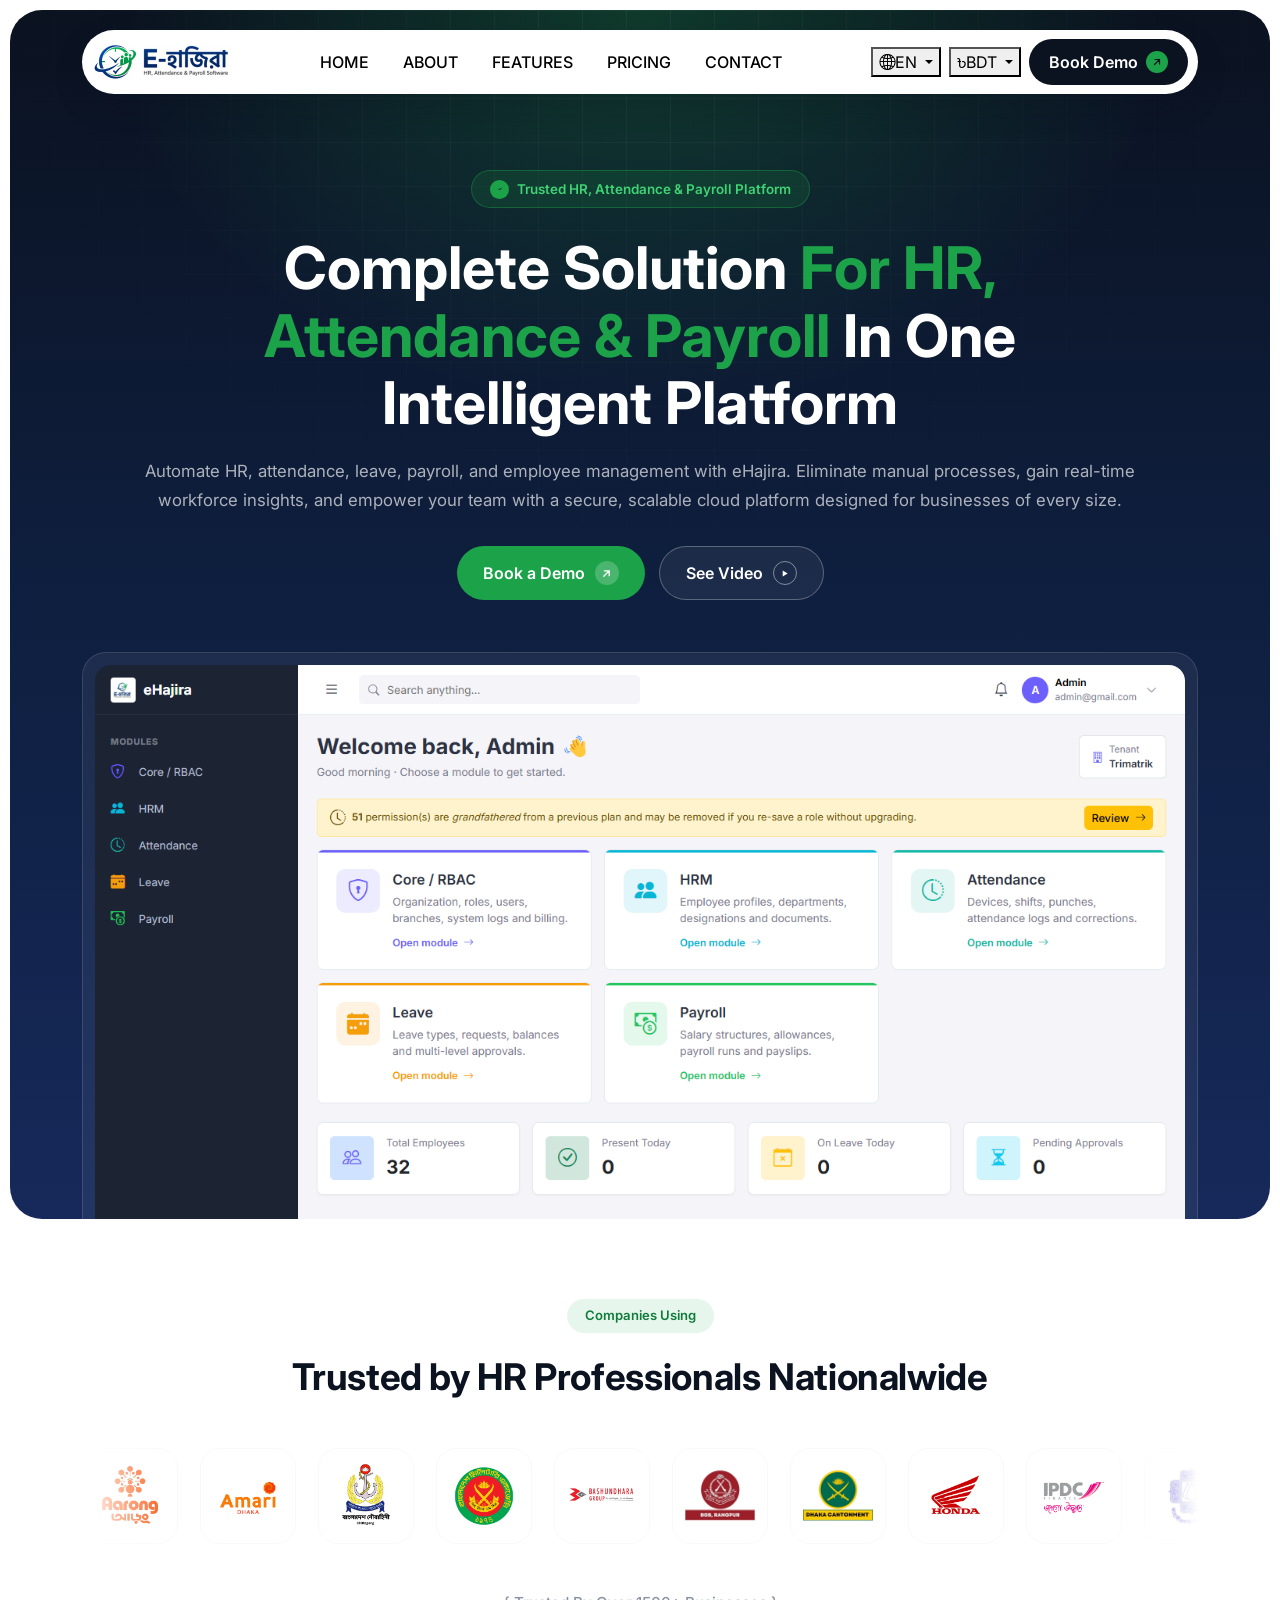
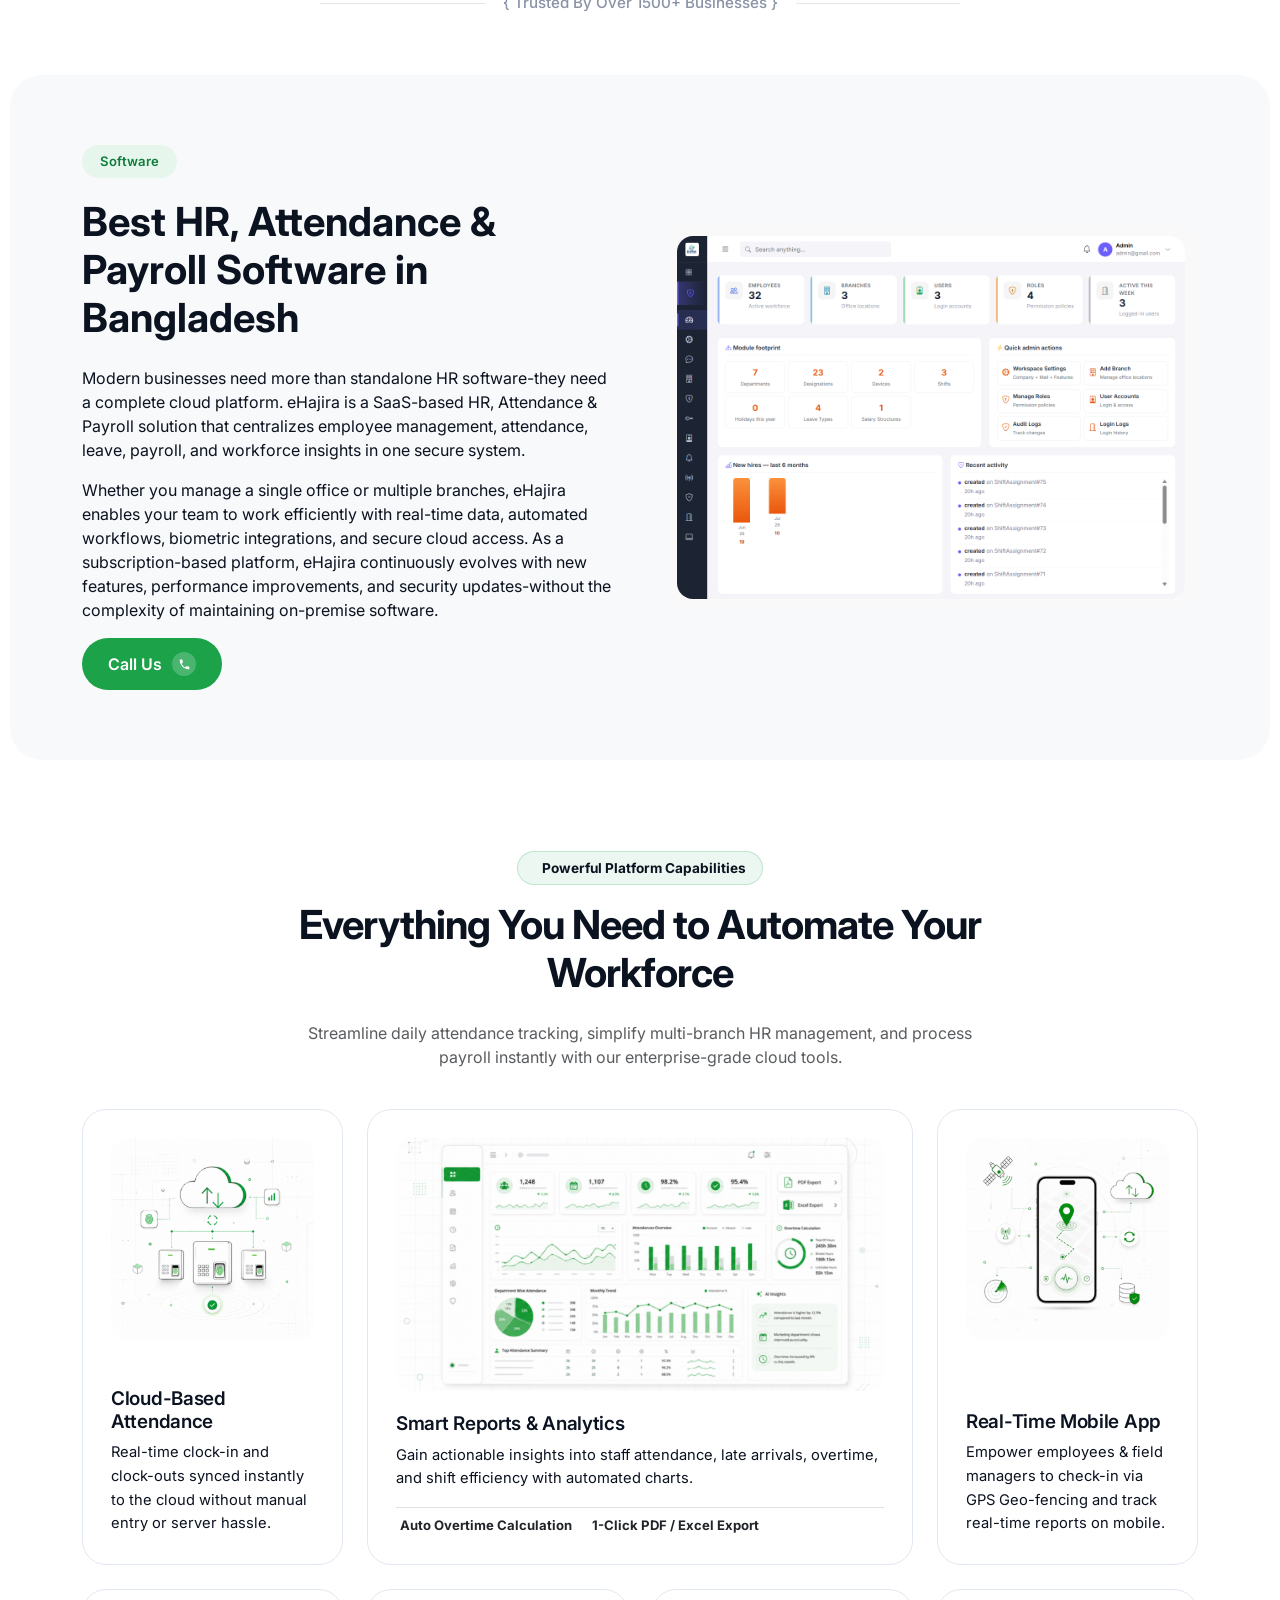
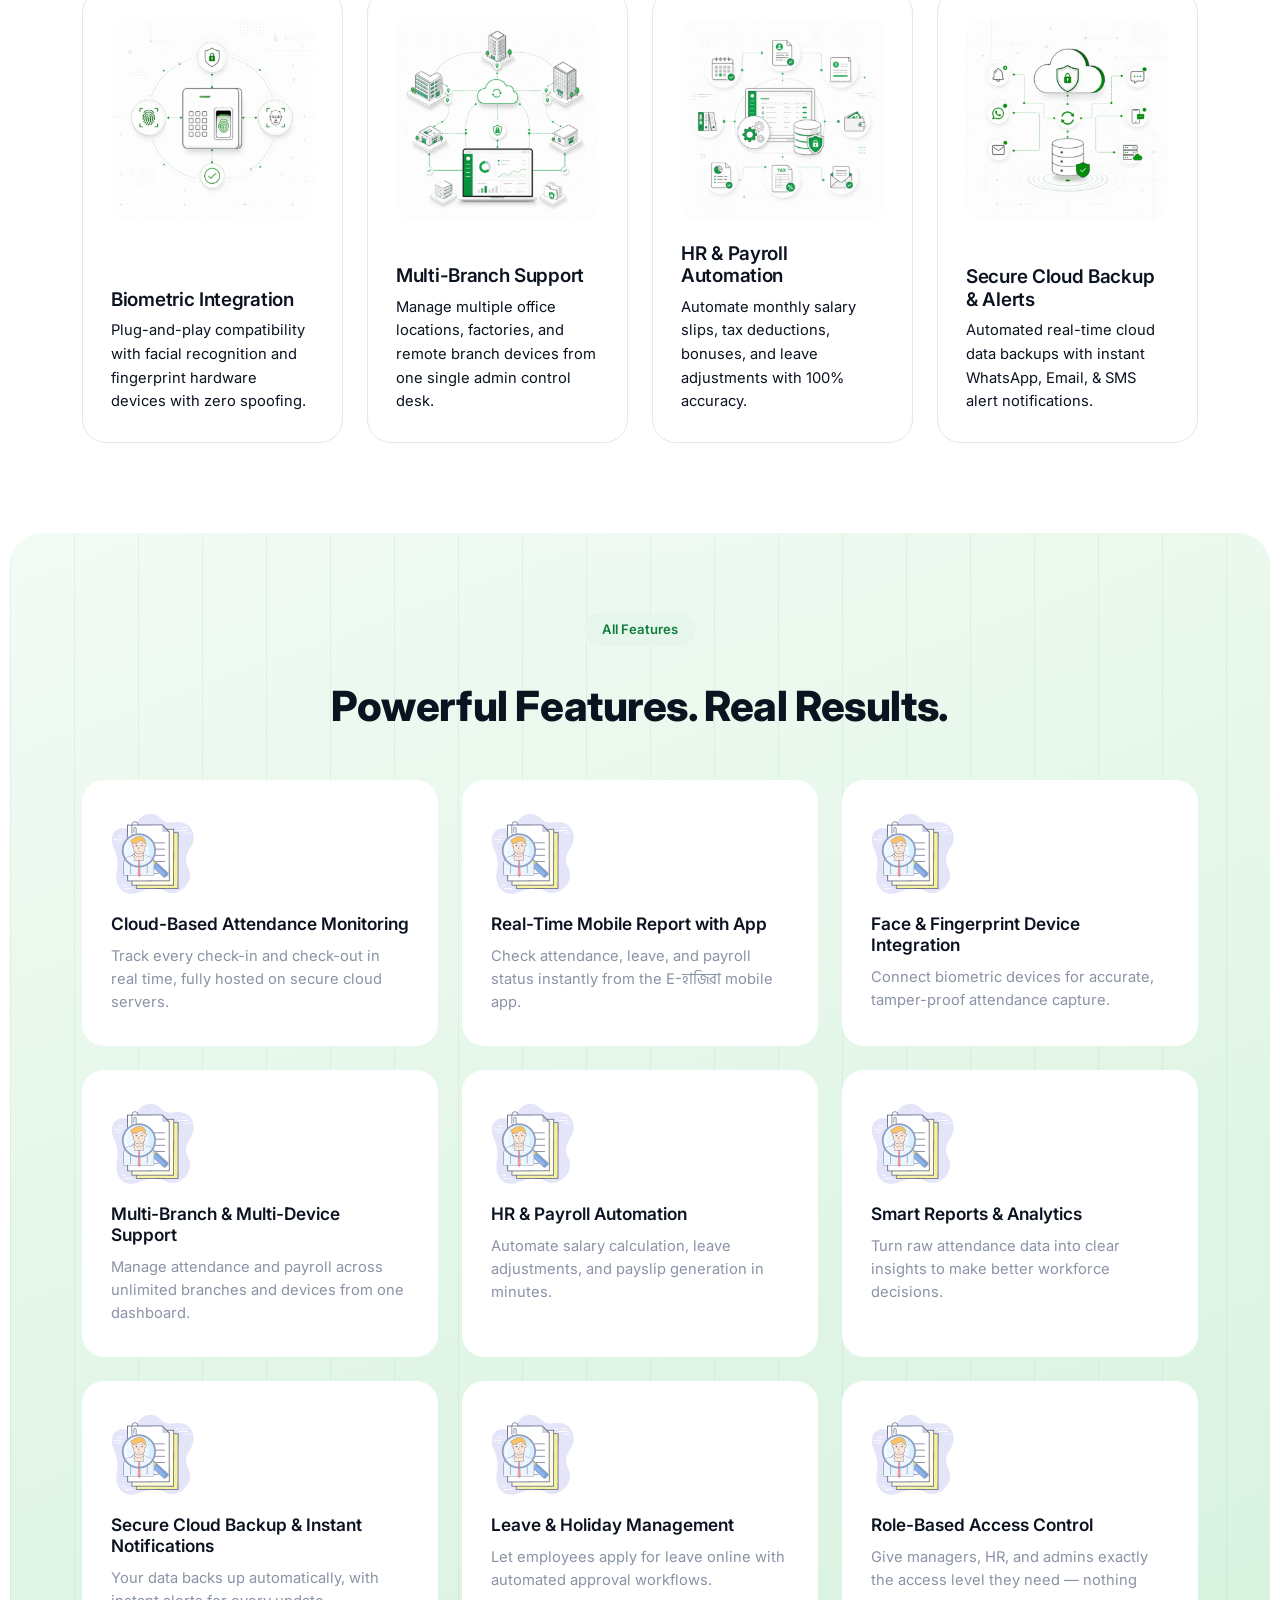
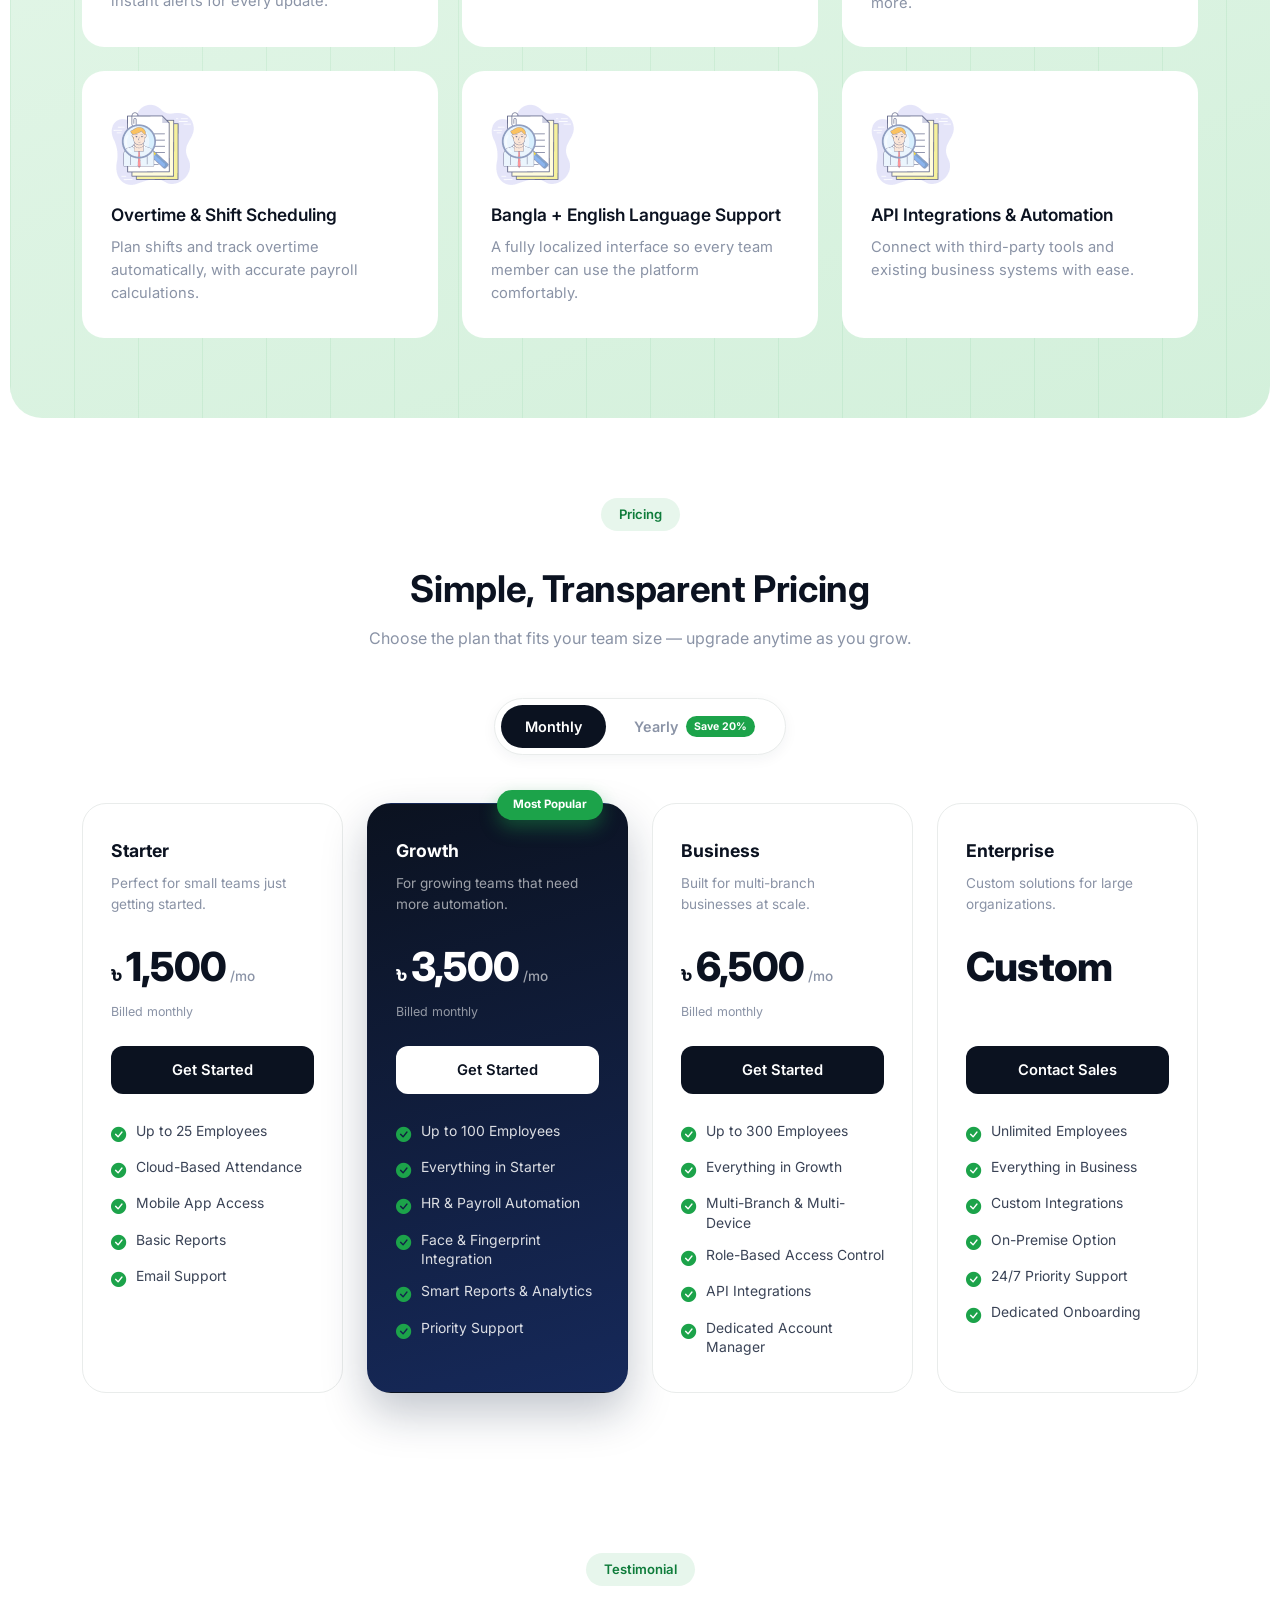
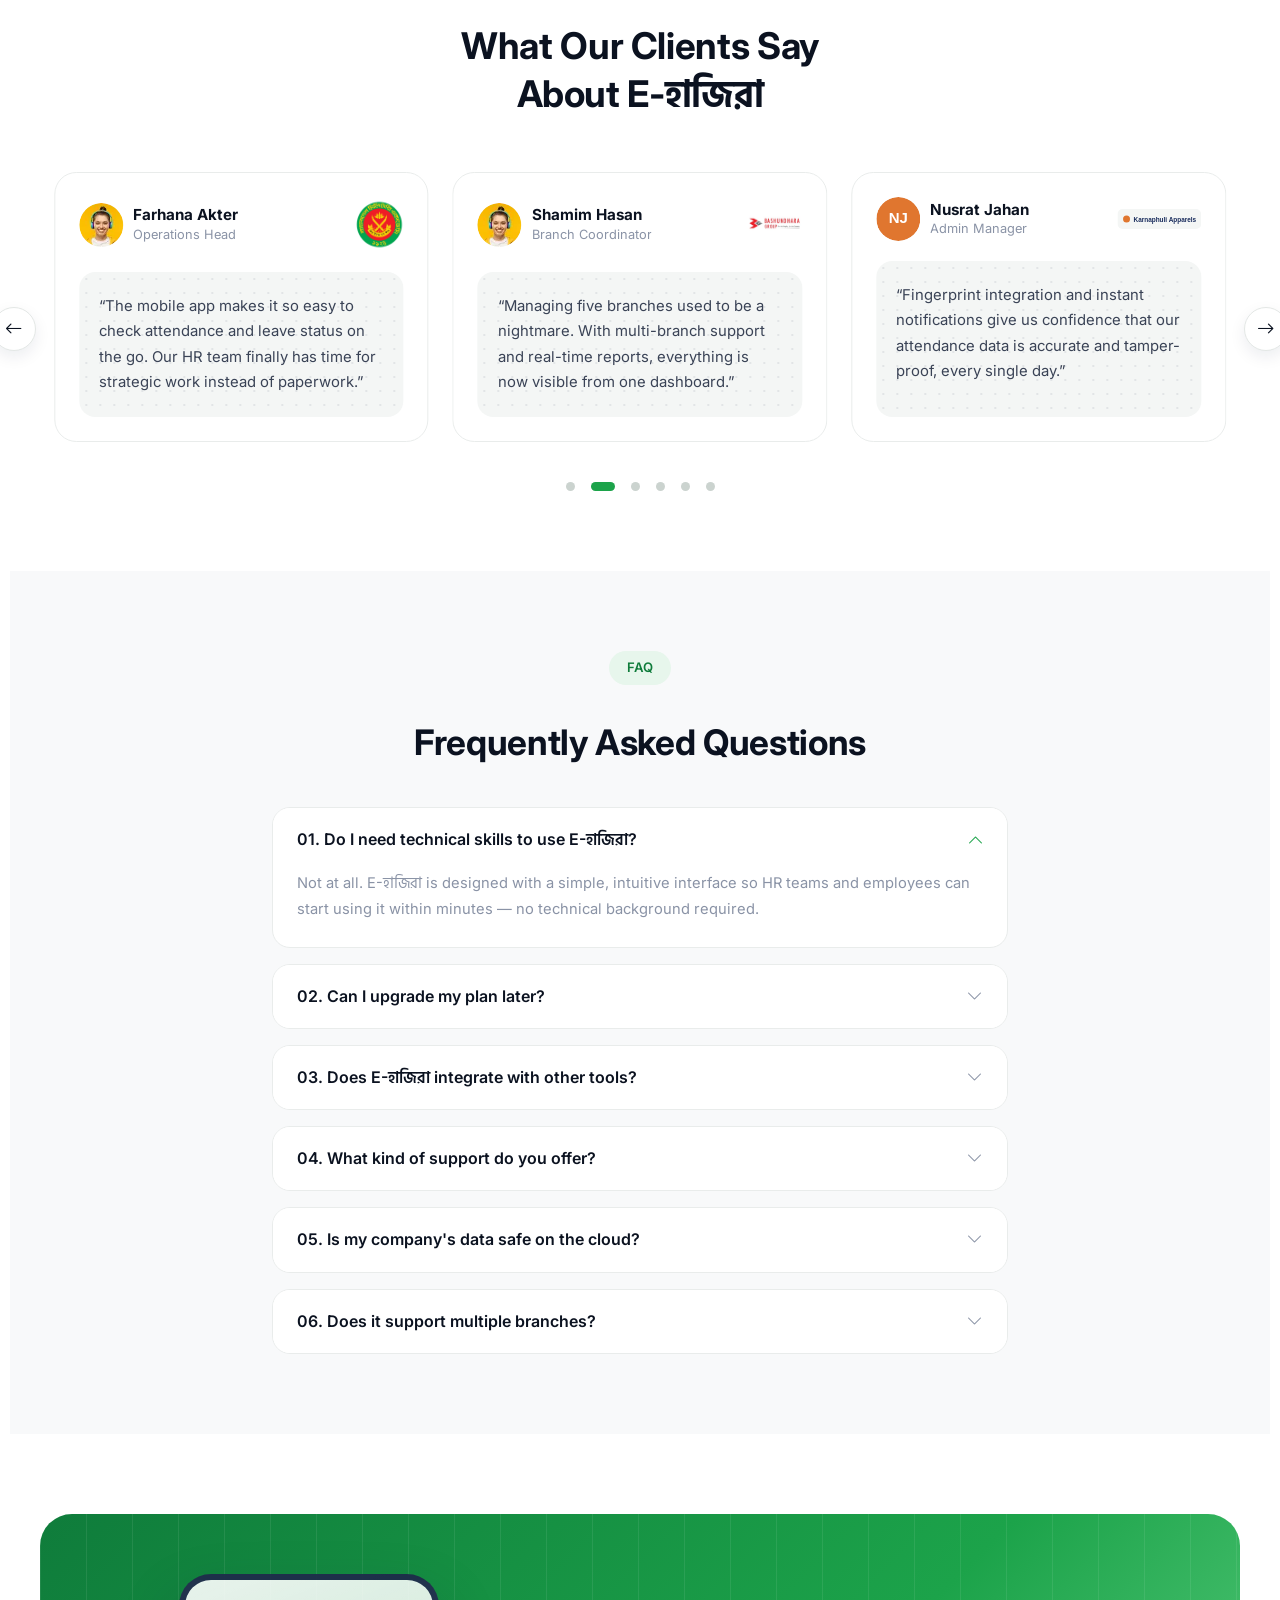
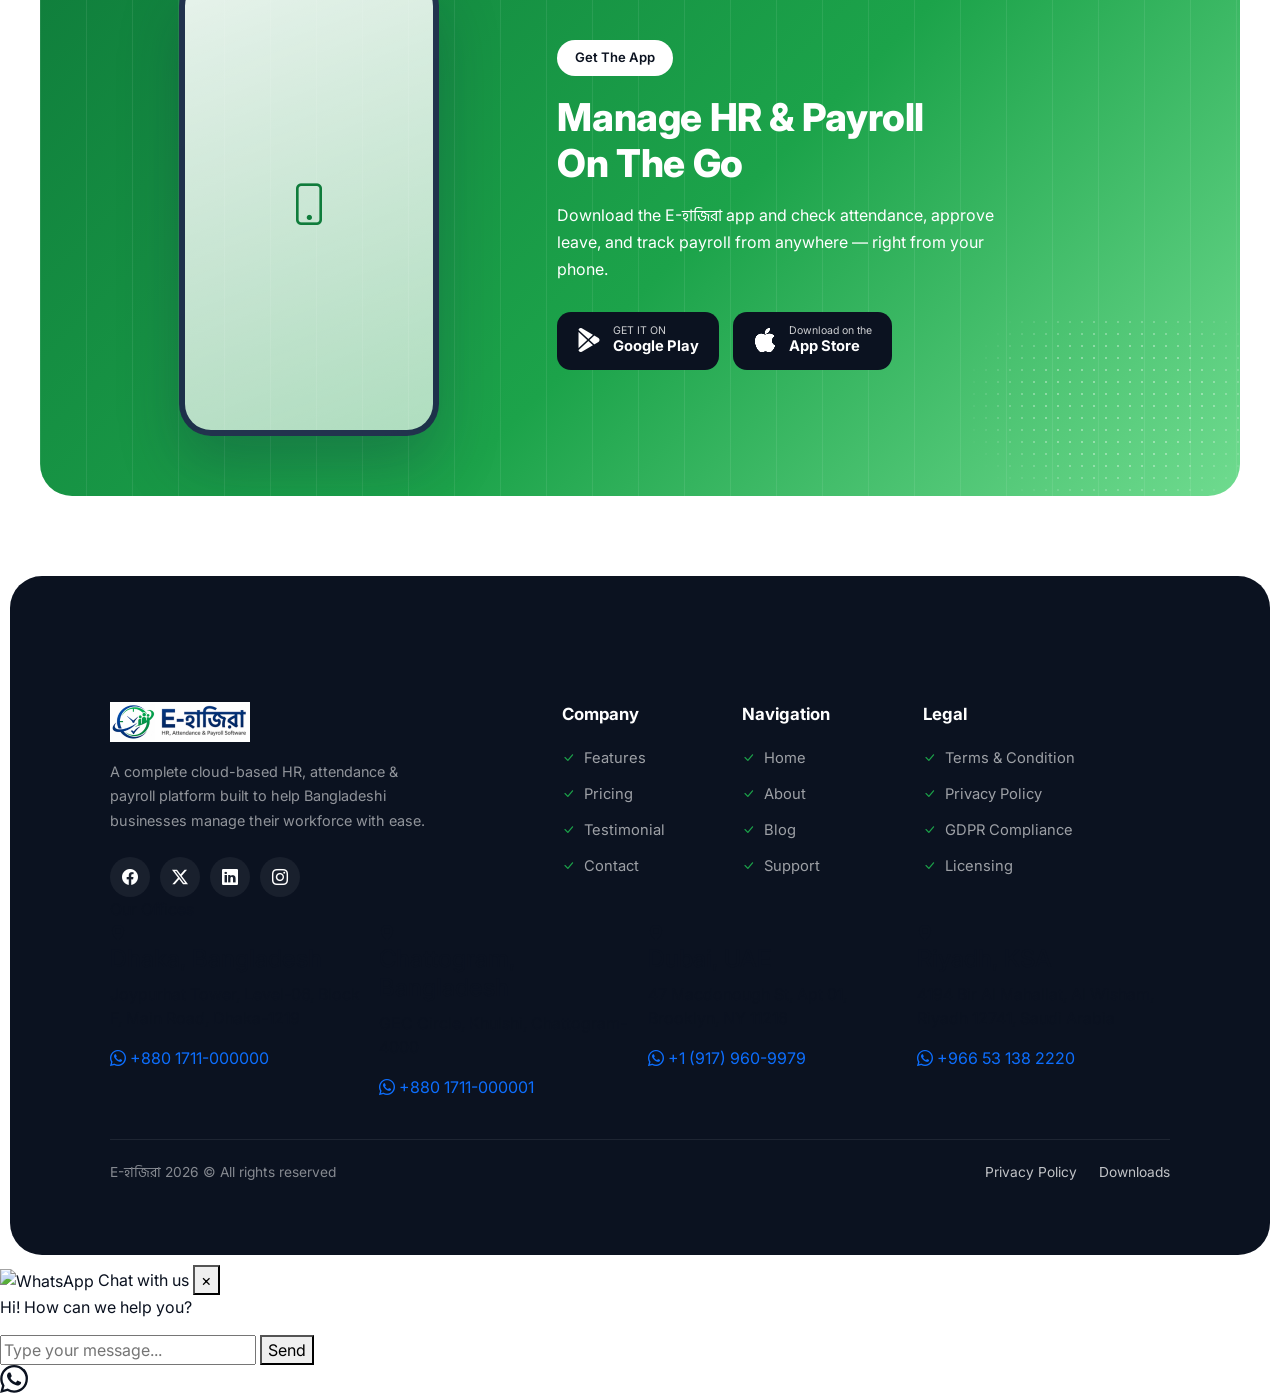
==== commit 5f5adeeb: "Update index.html" ====
--- a/index.html
+++ b/index.html
@@ -38,15 +38,44 @@
               </a>
 
               <ul class="navbar-nav flex-row gap-1 mx-auto e-nav-links d-none d-lg-flex">
-                <li class="nav-item"><a class="nav-link e-nav-link" href="#">Home</a></li>
+                <li class="nav-item"><a class="nav-link e-nav-link" href="./index.html">Home</a></li>
                 <li class="nav-item"><a class="nav-link e-nav-link" href="#about">About</a></li>
                 <li class="nav-item"><a class="nav-link e-nav-link" href="#features">Features</a></li>
                 <li class="nav-item"><a class="nav-link e-nav-link" href="#pricing">Pricing</a></li>
-                <li class="nav-item"><a class="nav-link e-nav-link" href="#">Blog</a></li>
+                <li class="nav-item"><a class="nav-link e-nav-link" href="./contact.html">Contact</a></li>
               </ul>
 
               <div class="d-flex align-items-center gap-2 ms-auto">
-                <a href="contact.html" class="e-btn-demo d-none d-md-inline-flex">
+
+                <div class="dropdown e-mini-dropdown d-none d-xl-block">
+                  <button class="e-mini-btn dropdown-toggle" type="button" data-bs-toggle="dropdown"
+                    aria-expanded="false">
+                    <i class="bi bi-globe2"></i><span class="e-lang-label">EN</span>
+                  </button>
+                  <ul class="dropdown-menu e-mini-menu">
+                    <li><a class="dropdown-item e-lang-opt active" href="#" data-lang="en" data-label="EN">English</a>
+                    </li>
+                    <li><a class="dropdown-item e-lang-opt" href="#" data-lang="bn" data-label="BN">বাংলা</a></li>
+                    <li><a class="dropdown-item e-lang-opt" href="#" data-lang="ar" data-label="AR">العربية</a></li>
+                  </ul>
+                </div>
+
+                <div class="dropdown e-mini-dropdown d-none d-xl-block">
+                  <button class="e-mini-btn dropdown-toggle" type="button" data-bs-toggle="dropdown"
+                    aria-expanded="false">
+                    <span class="e-curr-symbol">৳</span><span class="e-curr-label">BDT</span>
+                  </button>
+                  <ul class="dropdown-menu e-mini-menu">
+                    <li><a class="dropdown-item e-curr-opt active" href="#" data-currency="BDT" data-symbol="৳">৳
+                        BDT</a></li>
+                    <li><a class="dropdown-item e-curr-opt" href="#" data-currency="USD" data-symbol="$">$ USD</a></li>
+                    <li><a class="dropdown-item e-curr-opt" href="#" data-currency="SAR" data-symbol="&#65020;">&#65020;
+                        SAR</a></li>
+                  </ul>
+                </div>
+
+                <button type="button" class="e-btn-demo d-none d-md-inline-flex" data-bs-toggle="modal"
+                  data-bs-target="#eDemoModal">
                   Book Demo
                   <span class="icon-circle">
                     <svg viewBox="0 0 24 24" fill="none" xmlns="http://www.w3.org/2000/svg">
@@ -54,7 +83,7 @@
                         stroke-linejoin="round" />
                     </svg>
                   </span>
-                </a>
+                </button>
 
                 <button class="e-toggler" type="button" data-bs-toggle="offcanvas" data-bs-target="#eOffcanvas"
                   aria-controls="eOffcanvas" aria-label="Open menu">
@@ -101,15 +130,15 @@
           </p>
 
           <div class="e-hero-cta" data-aos="fade-up" data-aos-duration="600" data-aos-delay="160">
-            <a href="contact.html" class="e-btn-primary">
-              Book a Free Demo
+            <button type="button" class="e-btn-primary" data-bs-toggle="modal" data-bs-target="#eDemoModal">
+              Book a Demo
               <span class="icon-circle">
                 <svg viewBox="0 0 24 24" fill="none" xmlns="http://www.w3.org/2000/svg">
                   <path d="M7 17L17 7M17 7H8M17 7V16" stroke="#fff" stroke-width="2.4" stroke-linecap="round"
                     stroke-linejoin="round" />
                 </svg>
               </span>
-            </a>
+            </button>
             <button type="button" class="e-btn-outline" data-bs-toggle="modal" data-bs-target="#eVideoModal">
               See Video
               <span class="icon-circle">
@@ -546,7 +575,7 @@
 
 
     <!-- ===== Pricing Section ===== -->
-    <section class="e-pricing" id="pricing">
+    <section class="e-pricing">
       <div class="container">
 
         <div class="row justify-content-center">
@@ -577,14 +606,14 @@
               <p class="e-price-desc">Perfect for small teams just getting started.</p>
 
               <div class="e-price-amount">
-                <span class="currency">&#2547;</span>
+                <span class="currency e-price-currency">&#2547;</span>
                 <span class="value e-price-value" data-monthly="1,500" data-yearly="1,200">1,500</span>
                 <span class="period">/mo</span>
               </div>
               <div class="e-price-billed e-price-billed-note" data-monthly-note="Billed monthly"
                 data-yearly-note="Billed annually, save 20%">Billed monthly</div>
 
-              <a href="./contact.html" class="e-price-btn">Get Started</a>
+              <a href="#" class="e-price-btn">Get Started</a>
 
               <ul class="e-price-features">
                 <li><i class="bi bi-check-circle-fill"></i>Up to 25 Employees</li>
@@ -603,14 +632,14 @@
               <p class="e-price-desc">For growing teams that need more automation.</p>
 
               <div class="e-price-amount">
-                <span class="currency">&#2547;</span>
+                <span class="currency e-price-currency">&#2547;</span>
                 <span class="value e-price-value" data-monthly="3,500" data-yearly="2,800">3,500</span>
                 <span class="period">/mo</span>
               </div>
               <div class="e-price-billed e-price-billed-note" data-monthly-note="Billed monthly"
                 data-yearly-note="Billed annually, save 20%">Billed monthly</div>
 
-              <a href="./contact.html" class="e-price-btn">Get Started</a>
+              <a href="#" class="e-price-btn">Get Started</a>
 
               <ul class="e-price-features">
                 <li><i class="bi bi-check-circle-fill"></i>Up to 100 Employees</li>
@@ -630,14 +659,14 @@
               <p class="e-price-desc">Built for multi-branch businesses at scale.</p>
 
               <div class="e-price-amount">
-                <span class="currency">&#2547;</span>
+                <span class="currency e-price-currency">&#2547;</span>
                 <span class="value e-price-value" data-monthly="6,500" data-yearly="5,200">6,500</span>
                 <span class="period">/mo</span>
               </div>
               <div class="e-price-billed e-price-billed-note" data-monthly-note="Billed monthly"
                 data-yearly-note="Billed annually, save 20%">Billed monthly</div>
 
-              <a href="./contact.html" class="e-price-btn">Get Started</a>
+              <a href="#" class="e-price-btn">Get Started</a>
 
               <ul class="e-price-features">
                 <li><i class="bi bi-check-circle-fill"></i>Up to 300 Employees</li>
@@ -661,7 +690,7 @@
               </div>
               <div class="e-price-billed">&nbsp;</div>
 
-              <a href="./contact.html" class="e-price-btn">Contact Sales</a>
+              <a href="#" class="e-price-btn">Contact Sales</a>
 
               <ul class="e-price-features">
                 <li><i class="bi bi-check-circle-fill"></i>Unlimited Employees</li>
@@ -1073,6 +1102,58 @@
 
           </div>
 
+
+          <div class="e-offices-wrap">
+            <div class="e-offices-title">Our Offices</div>
+            <div class="row g-3">
+
+              <div class="col-12 col-sm-6 col-lg-3">
+                <div class="e-office-box">
+                  <div class="e-office-icon"><i class="bi bi-geo-alt-fill"></i></div>
+                  <h4>Dhaka, Bangladesh</h4>
+                  <p>Joypurhat Tower, Level-06, Block F, Main Road, Dhaka-1219</p>
+                  <a href="https://wa.me/8801711000000" target="_blank" rel="noopener" class="e-office-whatsapp">
+                    <i class="bi bi-whatsapp"></i> +880 1711-000000
+                  </a>
+                </div>
+              </div>
+
+              <div class="col-12 col-sm-6 col-lg-3">
+                <div class="e-office-box">
+                  <div class="e-office-icon"><i class="bi bi-geo-alt-fill"></i></div>
+                  <h4>Chattogram, Bangladesh</h4>
+                  <p>GEC Circle, Khulshi, Chattogram-4000</p>
+                  <a href="https://wa.me/8801711000001" target="_blank" rel="noopener" class="e-office-whatsapp">
+                    <i class="bi bi-whatsapp"></i> +880 1711-000001
+                  </a>
+                </div>
+              </div>
+
+              <div class="col-12 col-sm-6 col-lg-3">
+                <div class="e-office-box">
+                  <div class="e-office-icon"><i class="bi bi-geo-alt-fill"></i></div>
+                  <h4>Dubai, UAE</h4>
+                  <p>47 Macdonough St, Apt 01, Brooklyn, NY 11216</p>
+                  <a href="https://wa.me/19179609979" target="_blank" rel="noopener" class="e-office-whatsapp">
+                    <i class="bi bi-whatsapp"></i> +1 (917) 960-9979
+                  </a>
+                </div>
+              </div>
+
+              <div class="col-12 col-sm-6 col-lg-3">
+                <div class="e-office-box">
+                  <div class="e-office-icon"><i class="bi bi-geo-alt-fill"></i></div>
+                  <h4>Riyadh, KSA</h4>
+                  <p>4194 Bir Al Mahallat, Al Wisham, Riyadh 12741, Saudi Arabia</p>
+                  <a href="https://wa.me/966531382220" target="_blank" rel="noopener" class="e-office-whatsapp">
+                    <i class="bi bi-whatsapp"></i> +966 53 138 2220
+                  </a>
+                </div>
+              </div>
+
+            </div>
+          </div>
+
           <div class="e-footer-bottom">
             <span class="copy"><span class="lang-bn">E-হাজিরা</span> 2026 &copy; All rights reserved</span>
             <div class="links">
@@ -1117,25 +1198,46 @@
   <div class="offcanvas offcanvas-end e-offcanvas" tabindex="-1" id="eOffcanvas" aria-labelledby="eOffcanvasLabel">
     <div class="offcanvas-header">
       <span class="e-logo" id="eOffcanvasLabel">
-        <span class="e-logo-mark">
-          <svg viewBox="0 0 24 24" fill="none" xmlns="http://www.w3.org/2000/svg">
-            <circle cx="12" cy="12" r="9" stroke="white" stroke-width="1.8" />
-            <path d="M12 7v5l3.2 2" stroke="white" stroke-width="1.8" stroke-linecap="round" stroke-linejoin="round" />
-          </svg>
-        </span>
-        <span class="lang-bn">E-হাজিরা</span>
+        <img src="./assets/img/e-hajira-logo.png" alt="">
       </span>
       <button type="button" class="btn-close" data-bs-dismiss="offcanvas" aria-label="Close"></button>
     </div>
     <div class="offcanvas-body d-flex flex-column">
+
+      <div class="e-offcanvas-utils">
+        <div class="dropdown e-mini-dropdown">
+          <button class="e-mini-btn dropdown-toggle" type="button" data-bs-toggle="dropdown" aria-expanded="false">
+            <i class="bi bi-globe2"></i><span class="e-lang-label">EN</span>
+          </button>
+          <ul class="dropdown-menu e-mini-menu">
+            <li><a class="dropdown-item e-lang-opt active" href="#" data-lang="en" data-label="EN">English</a></li>
+            <li><a class="dropdown-item e-lang-opt" href="#" data-lang="bn" data-label="BN">বাংলা</a></li>
+            <li><a class="dropdown-item e-lang-opt" href="#" data-lang="ar" data-label="AR">العربية</a></li>
+          </ul>
+        </div>
+
+        <div class="dropdown e-mini-dropdown">
+          <button class="e-mini-btn dropdown-toggle" type="button" data-bs-toggle="dropdown" aria-expanded="false">
+            <span class="e-curr-symbol">৳</span><span class="e-curr-label">BDT</span>
+          </button>
+          <ul class="dropdown-menu e-mini-menu">
+            <li><a class="dropdown-item e-curr-opt active" href="#" data-currency="BDT" data-symbol="৳">৳ BDT</a></li>
+            <li><a class="dropdown-item e-curr-opt" href="#" data-currency="USD" data-symbol="$">$ USD</a></li>
+            <li><a class="dropdown-item e-curr-opt" href="#" data-currency="SAR" data-symbol="&#65020;">&#65020; SAR</a>
+            </li>
+          </ul>
+        </div>
+      </div>
+
       <ul class="navbar-nav gap-1">
-        <li class="nav-item"><a class="nav-link e-nav-link" href="#">Home</a></li>
-        <li class="nav-item"><a class="nav-link e-nav-link" href="#">About</a></li>
-        <li class="nav-item"><a class="nav-link e-nav-link" href="#">Features</a></li>
-        <li class="nav-item"><a class="nav-link e-nav-link" href="#">Pricing</a></li>
-        <li class="nav-item"><a class="nav-link e-nav-link" href="#">Blog</a></li>
+        <li class="nav-item"><a class="nav-link e-nav-link" href="index.html">Home</a></li>
+        <li class="nav-item"><a class="nav-link e-nav-link" href="#about">About</a></li>
+        <li class="nav-item"><a class="nav-link e-nav-link" href="#features">Features</a></li>
+        <li class="nav-item"><a class="nav-link e-nav-link" href="#pricing">Pricing</a></li>
+        <li class="nav-item"><a class="nav-link e-nav-link" href="./contact.html">Contact</a></li>
       </ul>
-      <a href="#" class="e-btn-demo justify-content-center mt-4">
+      <button type="button" class="e-btn-demo justify-content-center mt-4" data-bs-toggle="modal"
+        data-bs-target="#eDemoModal" data-bs-dismiss="offcanvas">
         Book Demo
         <span class="icon-circle">
           <svg viewBox="0 0 24 24" fill="none" xmlns="http://www.w3.org/2000/svg">
@@ -1143,17 +1245,154 @@
               stroke-linejoin="round" />
           </svg>
         </span>
-      </a>
+      </button>
     </div>
   </div>
 
 
-
+  <!-- ===== Book a Demo Modal ===== -->
+  <div class="modal fade" id="eDemoModal" tabindex="-1" aria-labelledby="eDemoModalLabel" aria-hidden="true">
+    <div class="modal-dialog modal-dialog-centered">
+      <div class="modal-content e-demo-modal-content">
+        <div class="modal-header e-demo-modal-header">
+          <h5 class="modal-title" id="eDemoModalLabel">
+            Book A Free Demo
+            <small>Takes less than a minute — no obligation.</small>
+          </h5>
+          <button type="button" class="btn-close" data-bs-dismiss="modal" aria-label="Close"></button>
+        </div>
+        <div class="modal-body">
+
+          <form id="eDemoForm" class="e-demo-form">
+            <div class="mb-3">
+              <label class="form-label">Full Name</label>
+              <input type="text" class="form-control" placeholder="Your name" required>
+            </div>
+            <div class="mb-3">
+              <label class="form-label">Phone Number</label>
+              <input type="tel" class="form-control" placeholder="+880 1XXX-XXXXXX" required>
+            </div>
+            <div class="mb-3">
+              <label class="form-label">Email Address</label>
+              <input type="email" class="form-control" placeholder="you@company.com" required>
+            </div>
+            <div class="mb-4">
+              <label class="form-label">Company Name</label>
+              <input type="text" class="form-control" placeholder="Your company (optional)">
+            </div>
+
+            <button type="submit" class="e-btn-primary w-100 justify-content-center">
+              Request Demo
+              <span class="icon-circle">
+                <svg viewBox="0 0 24 24" fill="none" xmlns="http://www.w3.org/2000/svg">
+                  <path d="M7 17L17 7M17 7H8M17 7V16" stroke="#fff" stroke-width="2.4" stroke-linecap="round"
+                    stroke-linejoin="round" />
+                </svg>
+              </span>
+            </button>
+          </form>
+
+          <div id="eDemoSuccess" class="text-center py-4 d-none">
+            <i class="bi bi-check-circle-fill" style="font-size:2.6rem;"></i>
+            <h5 class="mt-3 mb-1">Thank You!</h5>
+            <p class="text-secondary mb-0">We've received your request and will contact you shortly to schedule your
+              demo.</p>
+          </div>
+
+        </div>
+      </div>
+    </div>
+  </div>
 
 
   <!-- Scroll Top -->
   <a href="#" id="scroll-top" class="scroll-top d-flex align-items-center justify-content-center"><i
       class="bi bi-arrow-up-short"></i></a>
+
+  <div id="whatsapp-chat" class="whatsapp-chat">
+    <div class="whatsapp-chat-header">
+      <img src="https://upload.wikimedia.org/wikipedia/commons/6/6b/WhatsApp.svg" alt="WhatsApp" class="whatsapp-icon">
+      <span>Chat with us</span>
+      <button id="close-whatsapp" class="close-btn">×</button>
+    </div>
+    <div class="whatsapp-chat-body">
+      <div class="chat-message">
+        <p>Hi! How can we help you?</p>
+      </div>
+      <div class="chat-input">
+        <input type="text" id="whatsapp-message" placeholder="Type your message...">
+        <button id="send-whatsapp" class="send-btn">Send</button>
+      </div>
+    </div>
+  </div>
+  <div id="whatsapp-button" class="whatsapp-floating-button" style="display: flex;">
+    <svg viewBox="0 0 24 24" width="28" height="28">
+      <path fill="currentColor"
+        d="M17.472 14.382c-.297-.149-1.758-.867-2.03-.967-.273-.099-.471-.148-.67.15-.197.297-.767.966-.94 1.164-.173.199-.347.223-.644.075-.297-.15-1.255-.463-2.39-1.475-.883-.788-1.48-1.761-1.653-2.059-.173-.297-.018-.458.13-.606.134-.133.298-.347.446-.52.149-.174.198-.298.298-.497.099-.198.05-.371-.025-.52-.075-.149-.669-1.612-.916-2.207-.242-.579-.487-.5-.669-.51-.173-.008-.371-.01-.57-.01-.198 0-.52.074-.792.372-.272.297-1.04 1.016-1.04 2.479 0 1.462 1.065 2.875 1.213 3.074.149.198 2.096 3.2 5.077 4.487.709.306 1.262.489 1.694.625.712.227 1.36.195 1.871.118.571-.085 1.758-.719 2.006-1.413.248-.694.248-1.289.173-1.413-.074-.124-.272-.198-.57-.347m-5.421 7.403h-.004a9.87 9.87 0 01-5.031-1.378l-.361-.214-3.741.982.998-3.648-.235-.374a9.86 9.86 0 01-1.51-5.26c.001-5.45 4.436-9.884 9.888-9.884 2.64 0 5.122 1.03 6.988 2.898a9.825 9.825 0 012.893 6.994c-.003 5.45-4.437 9.884-9.885 9.884m8.413-18.297A11.815 11.815 0 0012.05 0C5.495 0 .16 5.335.157 11.892c0 2.096.547 4.142 1.588 5.945L.057 24l6.305-1.654a11.882 11.882 0 005.683 1.448h.005c6.554 0 11.89-5.335 11.893-11.893A11.821 11.821 0 0020.893 3.386">
+      </path>
+    </svg>
+  </div>
+  <script>
+    document.addEventListener('DOMContentLoaded', function () {
+      const whatsappButton = document.getElementById('whatsapp-button');
+      const whatsappChat = document.getElementById('whatsapp-chat');
+      const closeBtn = document.getElementById('close-whatsapp');
+      const sendBtn = document.getElementById('send-whatsapp');
+      const messageInput = document.getElementById('whatsapp-message');
+
+      const whatsappNumber = '8801700000000';
+
+      // Toggle chat window
+      whatsappButton.addEventListener('click', function () {
+        whatsappChat.classList.toggle('show');
+        whatsappButton.style.display = whatsappChat.classList.contains('show') ? 'none' : 'flex';
+
+        if (whatsappChat.classList.contains('show')) {
+          setTimeout(() => messageInput.focus(), 300);
+        }
+      });
+
+      // Close chat window
+      closeBtn.addEventListener('click', function () {
+        whatsappChat.classList.remove('show');
+        whatsappButton.style.display = 'flex';
+      });
+
+      // Send message to WhatsApp
+      function sendMessage() {
+        const message = messageInput.value.trim();
+        if (message) {
+          const whatsappUrl = `https://wa.me/${whatsappNumber}?text=${encodeURIComponent(message)}`;
+          window.open(whatsappUrl, '_blank');
+          messageInput.value = '';
+          whatsappChat.classList.remove('show');
+          whatsappButton.style.display = 'flex';
+        }
+      }
+
+      sendBtn.addEventListener('click', sendMessage);
+
+      messageInput.addEventListener('keypress', function (e) {
+        if (e.key === 'Enter') {
+          sendMessage();
+        }
+      });
+    });
+  </script>
+
+
+  <!-- Google Translate (hidden — driven by our custom language dropdown) -->
+  <div id="google_translate_element" style="display:none;"></div>
+  <script type="text/javascript">
+    function googleTranslateElementInit() {
+      new google.translate.TranslateElement({
+        pageLanguage: 'en',
+        includedLanguages: 'en,bn,ar',
+        autoDisplay: false
+      }, 'google_translate_element');
+    }
+  </script>
+  <script src="https://translate.google.com/translate_a/element.js?cb=googleTranslateElementInit"></script>
 
 
   <!-- Vendor JS Files -->
@@ -1163,45 +1402,8 @@
 
   <!-- Main JS File -->
   <script src="assets/js/main.js"></script>
-  <script>
-    const headerEl = document.querySelector('.e-header');
-    const headerWrap = document.querySelector('.e-header-wrap');
-    const STICKY_THRESHOLD = 40;
-
-    function updateSticky() {
-      const shouldStick = window.scrollY > STICKY_THRESHOLD;
-      headerEl.classList.toggle('is-stuck', shouldStick);
-      if (shouldStick) {
-        document.body.style.paddingTop = headerWrap.offsetHeight + 'px';
-      } else {
-        document.body.style.paddingTop = '';
-      }
-    }
-
-    window.addEventListener('scroll', updateSticky);
-    window.addEventListener('resize', updateSticky);
-    updateSticky();
-
-
-    // Video modal: load the YouTube embed only when opened, remove it on close so playback stops
-    const eVideoModal = document.getElementById('eVideoModal');
-    const eVideoFrame = document.getElementById('eVideoFrame');
-
-    eVideoModal.addEventListener('shown.bs.modal', function () {
-      eVideoFrame.src = eVideoFrame.getAttribute('data-src') + '&autoplay=1';
-    });
-
-    eVideoModal.addEventListener('hidden.bs.modal', function () {
-      eVideoFrame.src = '';
-    });
-
-
-
-
-
-
-  </script>
+
 
 </body>
 
-</html>+</html>
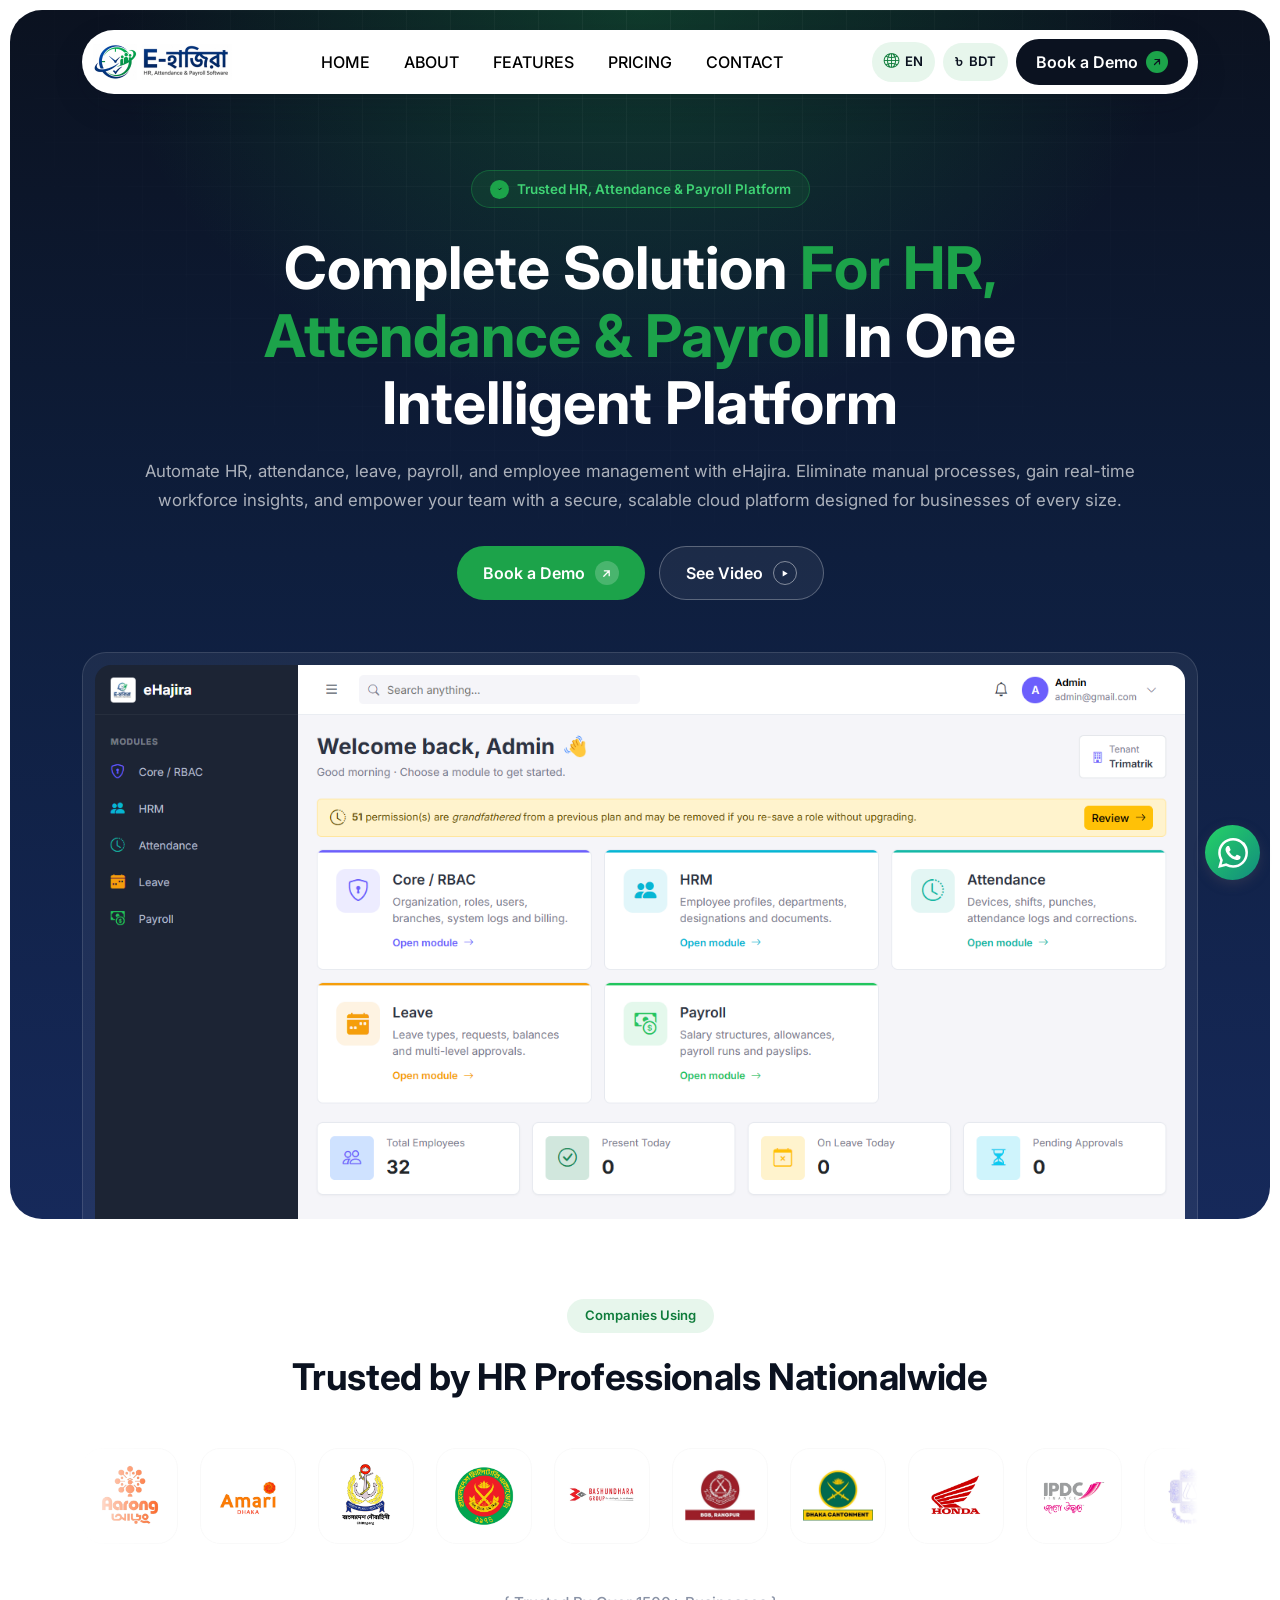
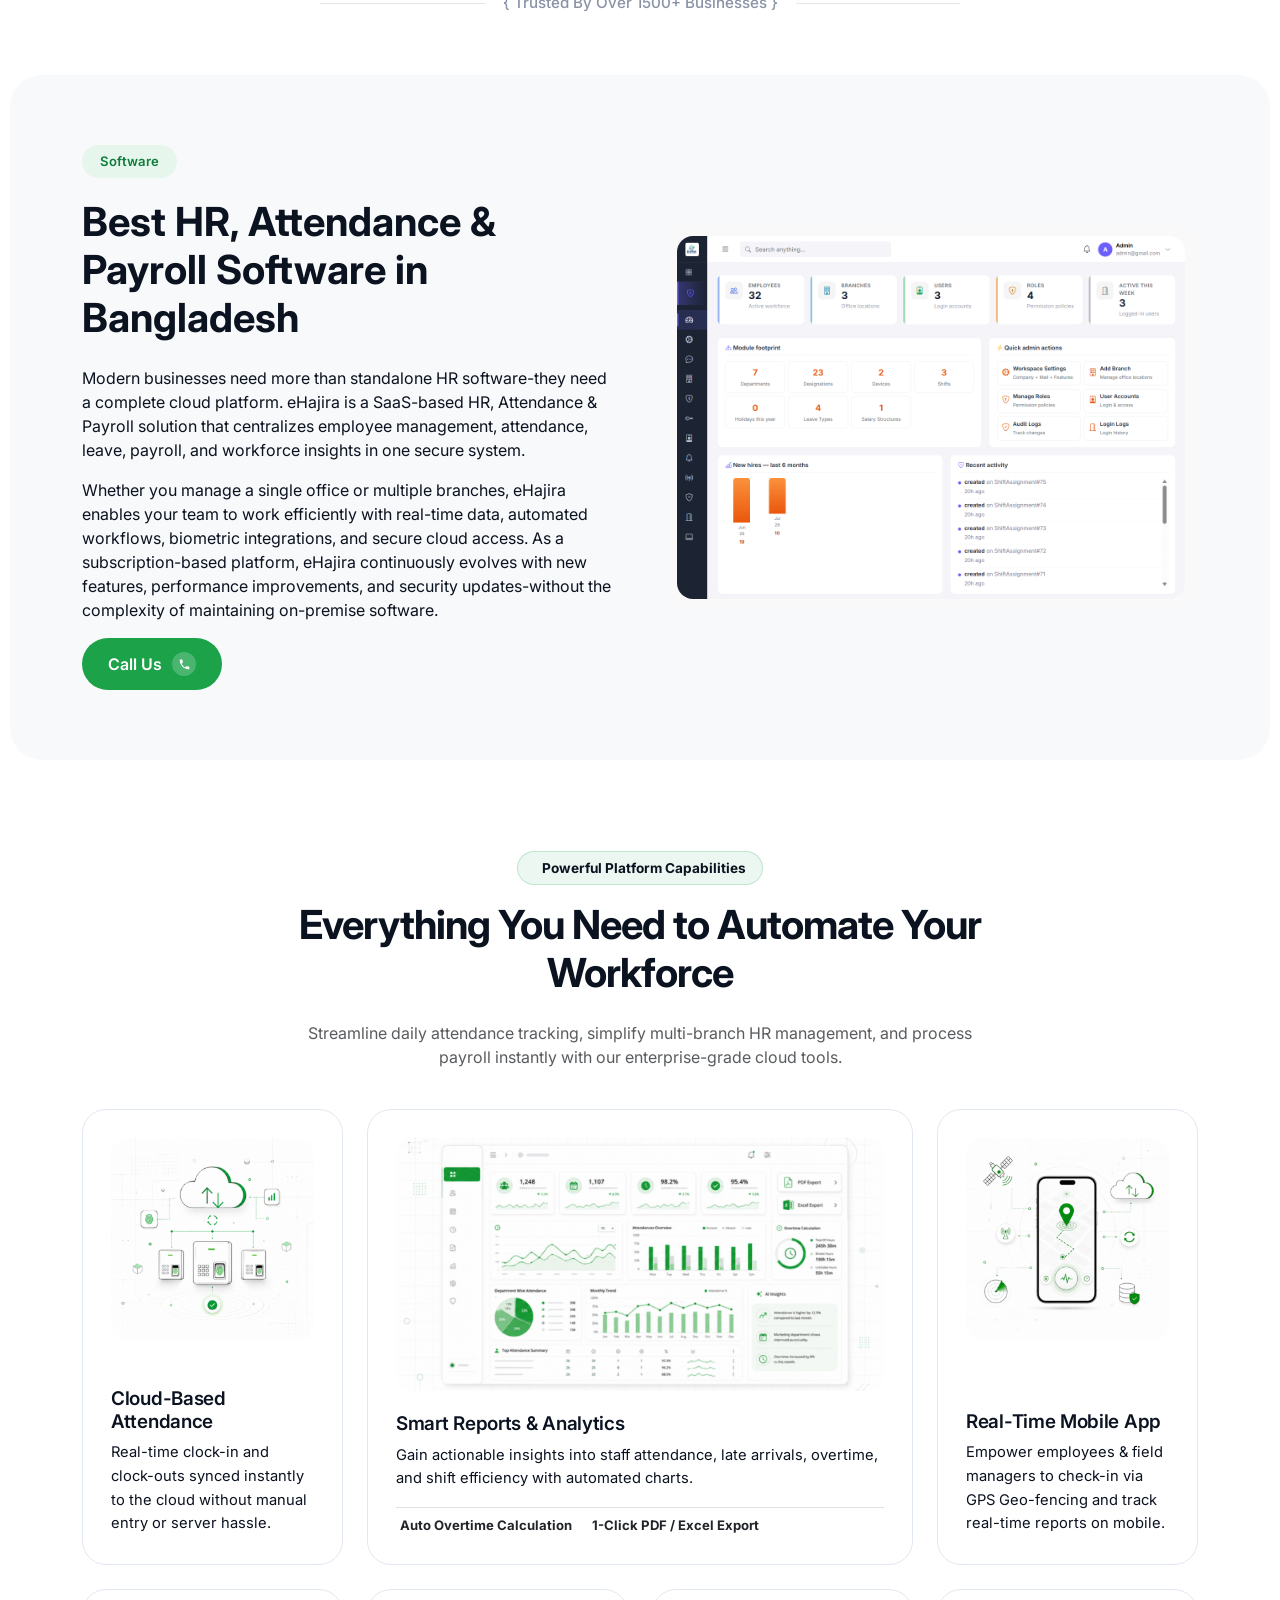
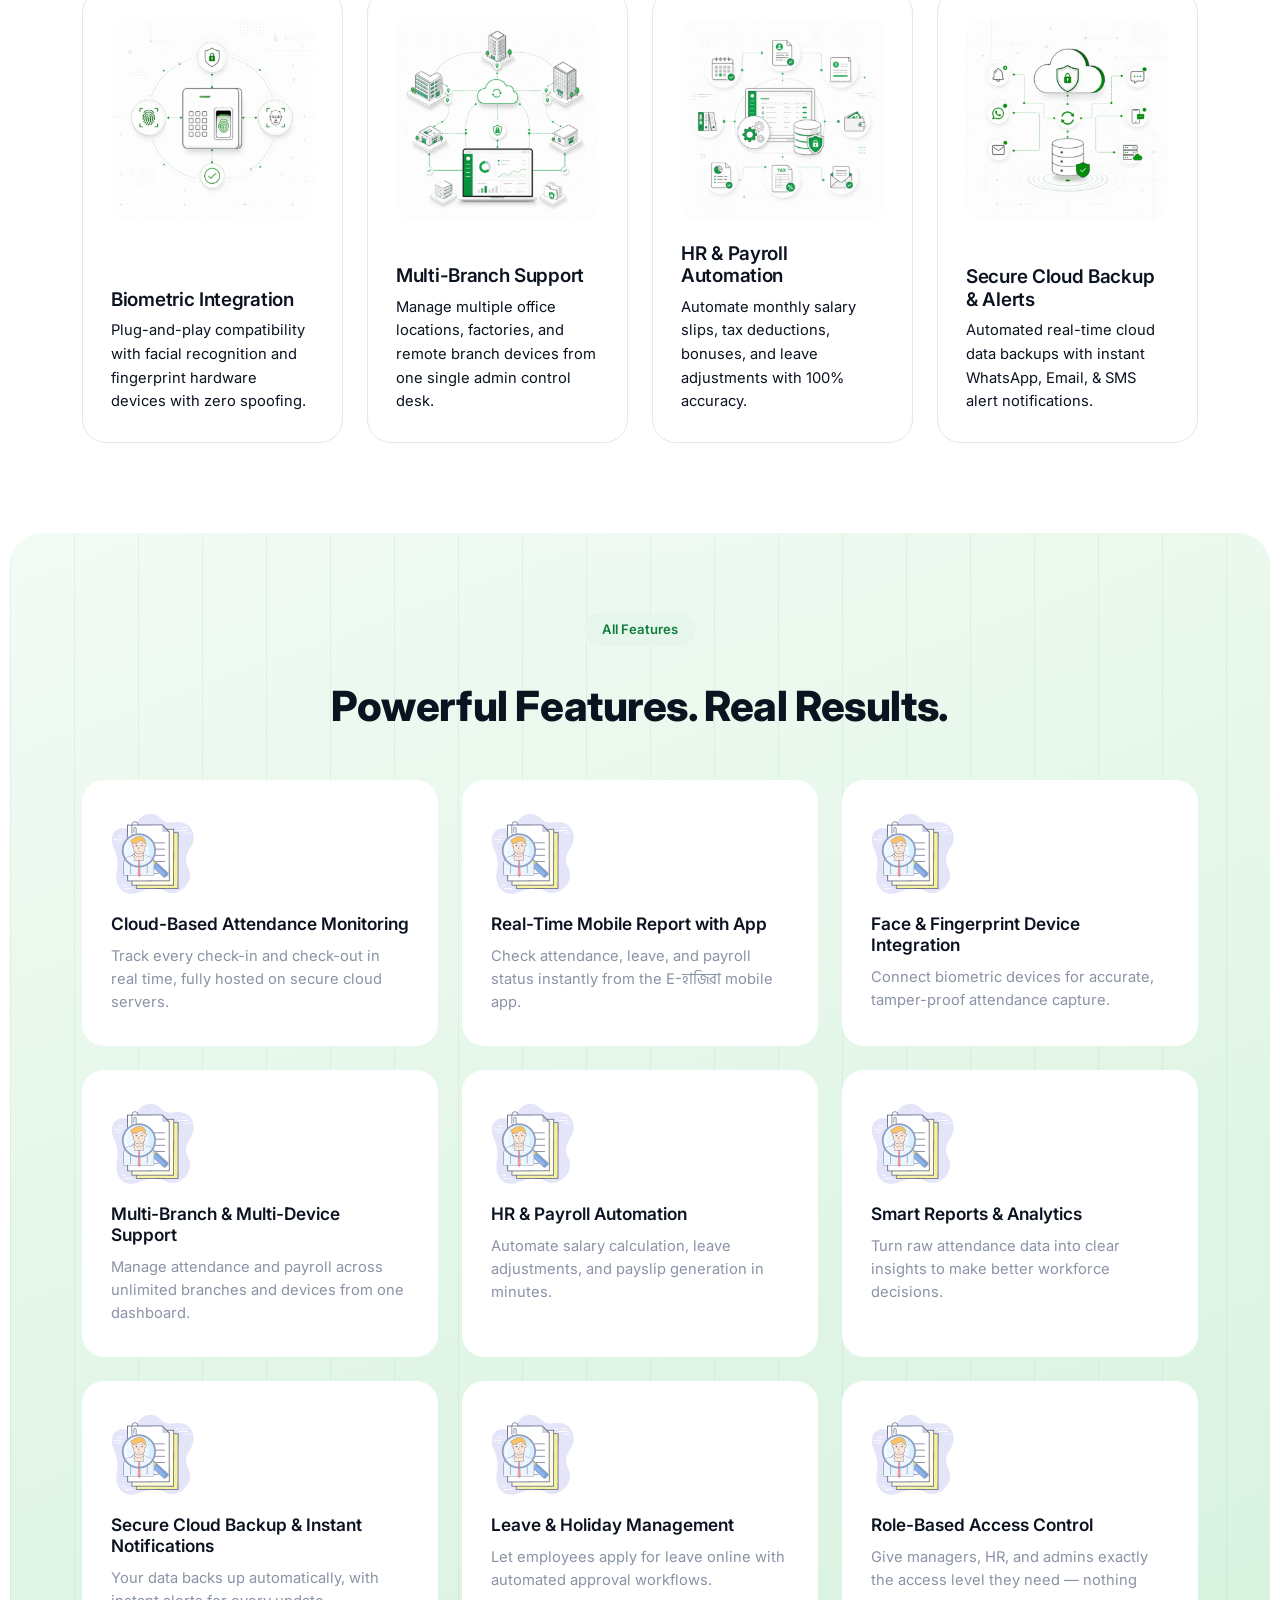
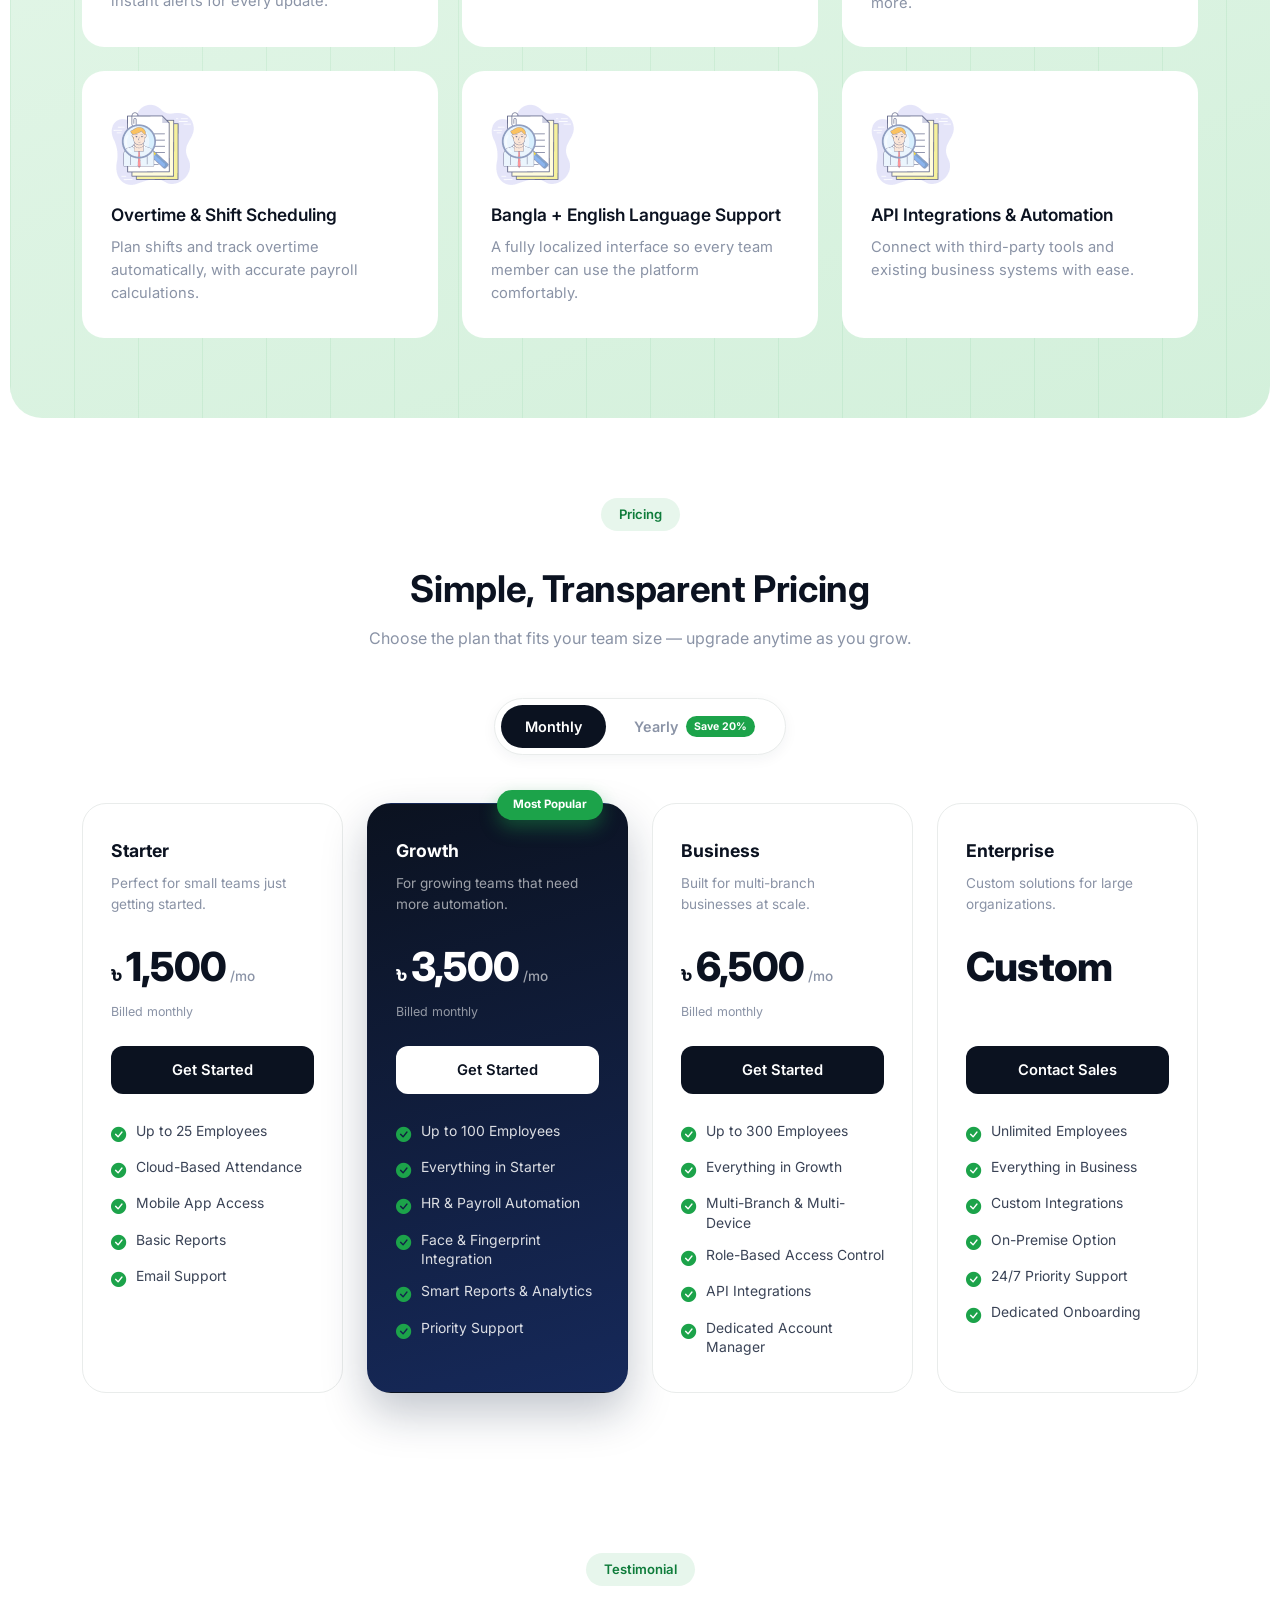
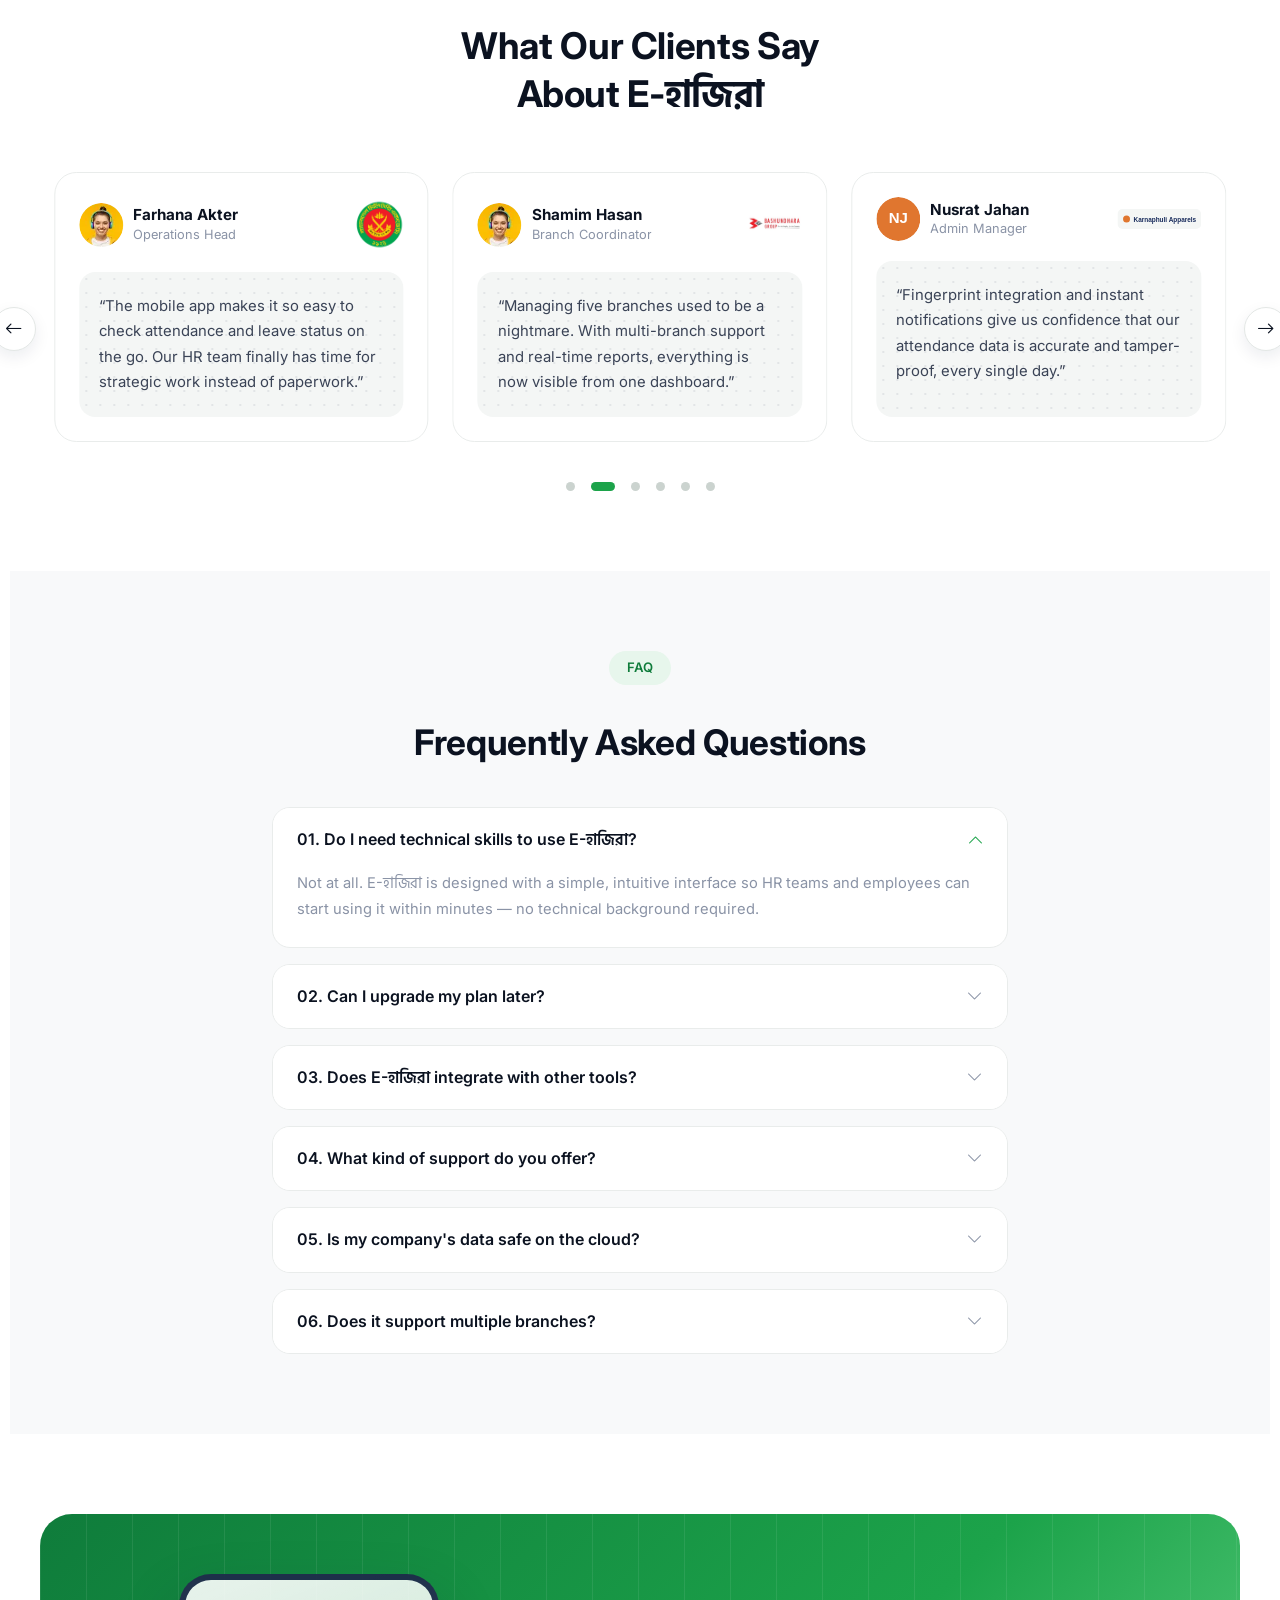
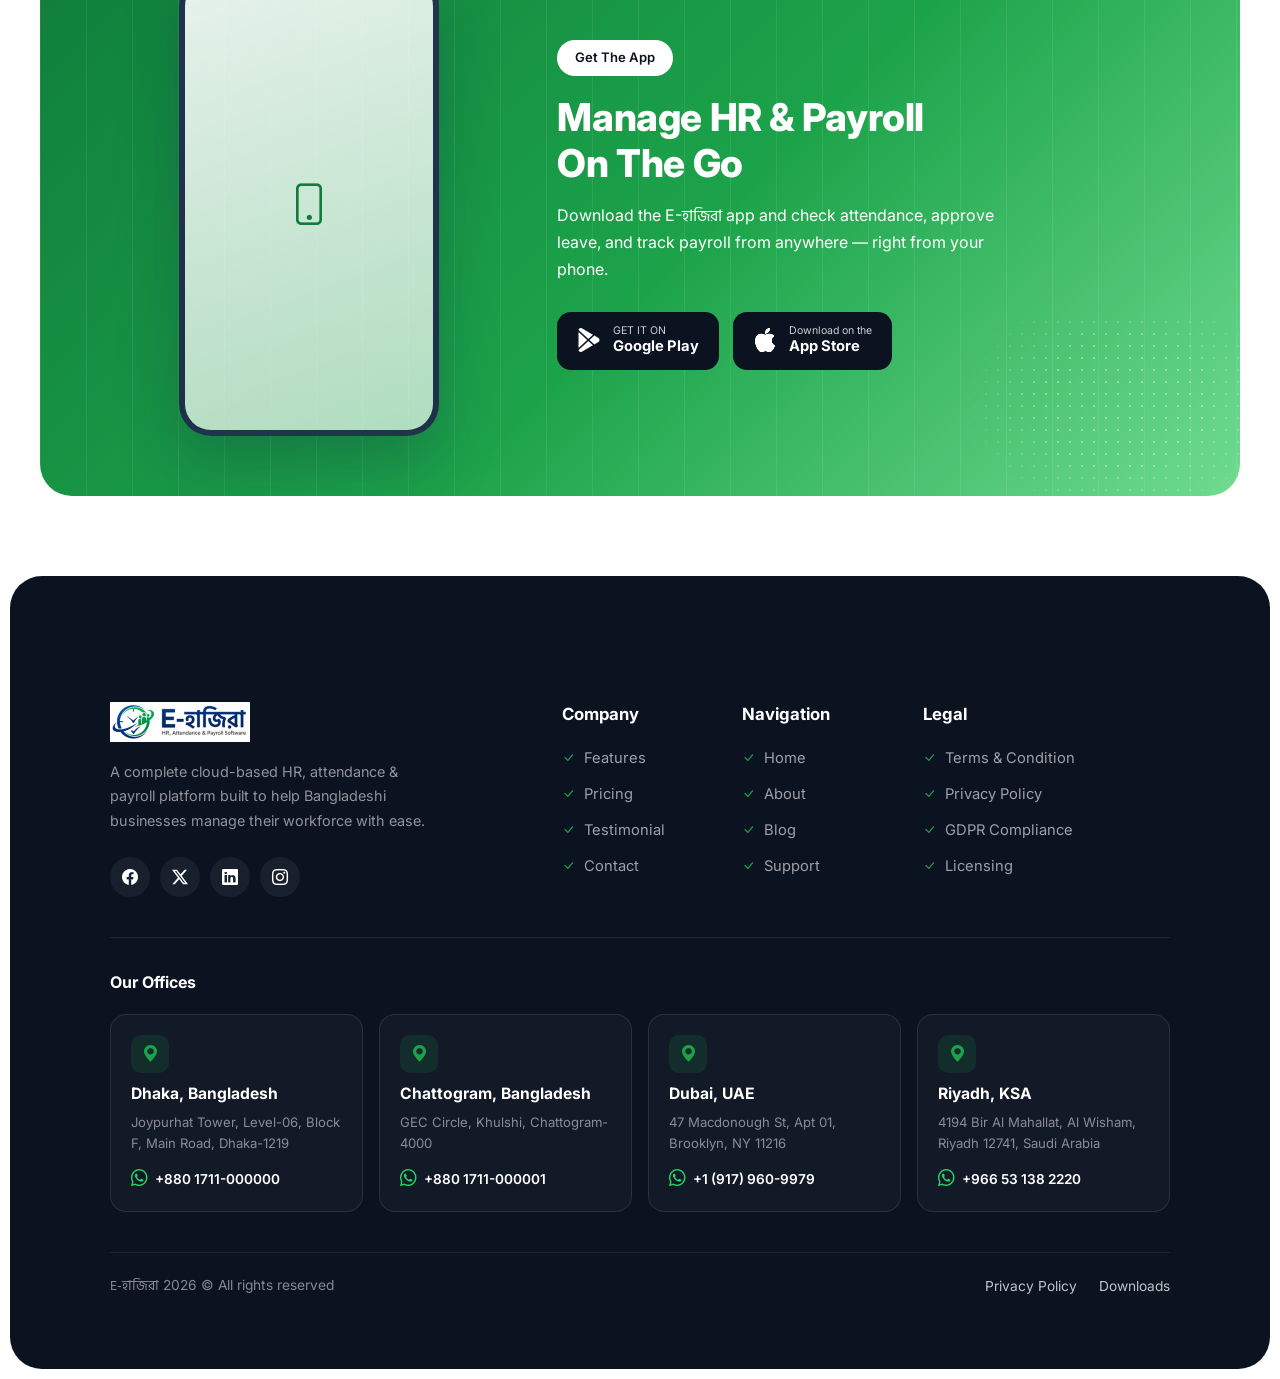
==== commit b4e5eb87: "Update index.html" ====
--- a/index.html
+++ b/index.html
@@ -76,7 +76,7 @@
 
                 <button type="button" class="e-btn-demo d-none d-md-inline-flex" data-bs-toggle="modal"
                   data-bs-target="#eDemoModal">
-                  Book Demo
+                  Book a Demo
                   <span class="icon-circle">
                     <svg viewBox="0 0 24 24" fill="none" xmlns="http://www.w3.org/2000/svg">
                       <path d="M7 17L17 7M17 7H8M17 7V16" stroke="#0B1220" stroke-width="2.4" stroke-linecap="round"
--- a/assets/css/main.css
+++ b/assets/css/main.css
@@ -17,6 +17,8 @@
     --e-muted:#8A93A6;
     --title-font: "Inter", sans-serif;
   }
+
+  .lang-bn{ font-family:'Hind Siliguri','Inter',sans-serif; }
 
   *{ box-sizing:border-box; }
 
@@ -2095,4 +2097,437 @@
     margin: 0 auto 32px;
     line-height: 1.7;
     font-weight: 400;
-}+}
+
+
+/* ===== Language / Currency mini dropdowns ===== */
+  .e-mini-dropdown{
+    position:relative;
+  }
+
+  .e-mini-btn{
+    display:flex;
+    align-items:center;
+    gap:6px;
+    background:var(--e-green-soft);
+    border:none;
+    color:var(--e-ink);
+    font-weight:600;
+    font-size:0.82rem;
+    padding:9px 12px;
+    border-radius:40px;
+    transition:background .2s ease;
+  }
+
+  .e-mini-btn:hover, .e-mini-btn:focus{
+    background:#D3F0DB;
+    color:var(--e-ink);
+  }
+
+  .e-mini-btn i{ font-size:0.95rem; color:var(--e-green-dark); }
+
+  .e-mini-btn::after{ display:none; }
+
+  .e-mini-btn .chev{
+    font-size:0.65rem;
+    margin-left:1px;
+    color:var(--e-muted);
+  }
+
+  .e-mini-menu{
+    border:1px solid #E9ECEB;
+    border-radius:14px;
+    box-shadow:0 16px 34px rgba(14,30,61,0.14);
+    padding:6px;
+    min-width:160px;
+  }
+
+  .e-mini-menu .dropdown-item{
+    border-radius:10px;
+    font-size:0.86rem;
+    padding:8px 12px;
+    display:flex;
+    align-items:center;
+    justify-content:space-between;
+    color:#3A4356;
+  }
+
+  .e-mini-menu .dropdown-item:hover{
+    background:var(--e-green-soft);
+    color:var(--e-ink);
+  }
+
+  .e-mini-menu .dropdown-item.active{
+    background:var(--e-ink);
+    color:#fff;
+  }
+
+  .e-mini-menu .dropdown-item i{
+    color:var(--e-green);
+    font-size:0.85rem;
+  }
+
+  .e-offcanvas-utils{
+    display:flex;
+    gap:10px;
+    margin-bottom:20px;
+  }
+
+  .e-offcanvas-utils .e-mini-dropdown{ flex:1; }
+  .e-offcanvas-utils .e-mini-btn{
+    width:100%;
+    justify-content:center;
+    background:#F2F4F3;
+  }
+
+  /* Hide default Google Translate UI, keep only our custom dropdown */
+html{ top:0 !important; }
+body{ top:0 !important; position:static !important; }
+#goog-te-banner-frame,
+iframe.goog-te-banner-frame,
+.goog-te-banner-frame,
+.goog-te-banner-frame.skiptranslate,
+#goog-gt-tt, .goog-te-balloon-frame{
+  display:none !important;
+  visibility:hidden !important;
+  height:0 !important;
+}
+body > .skiptranslate{ display:none !important; }
+
+  /* ===== Book a Demo modal ===== */
+  .e-demo-modal-content{
+    background:#fff;
+    border:none;
+    border-radius:24px;
+    overflow:hidden;
+  }
+
+  .e-demo-modal-header{
+    border-bottom:1px solid #EEF1F0;
+    padding:22px 26px;
+  }
+
+  .e-demo-modal-header .modal-title{
+    font-weight:700;
+    color:var(--e-ink);
+    font-size:1.15rem;
+  }
+
+  .e-demo-modal-header .modal-title small{
+    display:block;
+    font-weight:400;
+    font-size:0.82rem;
+    color:var(--e-muted);
+    margin-top:2px;
+  }
+
+  .e-demo-form .form-label{
+    font-weight:600;
+    font-size:0.86rem;
+    color:var(--e-ink);
+    margin-bottom:6px;
+  }
+
+  .e-demo-form .form-control{
+    border:1.5px solid #E9ECEB;
+    border-radius:12px;
+    padding:11px 14px;
+    font-size:0.92rem;
+  }
+
+  .e-demo-form .form-control:focus{
+    border-color:var(--e-green);
+    box-shadow:0 0 0 3px rgba(28,163,74,0.15);
+  }
+
+  #eDemoModal .modal-body{ padding:26px; }
+
+  #eDemoSuccess i{ color:var(--e-green); }
+
+
+
+/* Custom WhatsApp Floating Button Styles */
+.whatsapp-floating-button {
+    position: fixed;
+    bottom: 20px;
+    right: 20px;
+    width: 55px;
+    height: 55px;
+    background: linear-gradient(135deg, #25d366, #128c7e);
+    border-radius: 50%;
+    display: flex;
+    align-items: center;
+    justify-content: center;
+    cursor: pointer;
+    z-index: 9999;
+    box-shadow: 0 4px 12px rgba(78, 72, 89, 0.4);
+    transition: all 0.3s ease;
+    animation: whatsapp-pulse 2s infinite;
+}
+
+.whatsapp-floating-button:hover {
+    transform: scale(1.1);
+    box-shadow: 0 6px 20px rgba(37, 211, 102, 0.6);
+}
+
+.whatsapp-floating-button svg {
+    color: white;
+    width: 30px;
+    height: 30px;
+}
+
+.whatsapp-chat {
+    position: fixed;
+    bottom: 90px;
+    right: 20px;
+    width: 360px;
+    background: white;
+    border-radius: 20px;
+    box-shadow: 0 8px 25px rgba(0, 0, 0, 0.15);
+    z-index: 9998;
+    opacity: 0;
+    visibility: hidden;
+    transform: translateY(20px) scale(0.95);
+    transition: all 0.3s ease;
+    overflow: hidden;
+}
+
+.whatsapp-chat.show {
+    opacity: 1;
+    visibility: visible;
+    transform: translateY(0) scale(1);
+}
+
+.whatsapp-chat-header {
+    background: linear-gradient(135deg, #25d366, #128c7e);
+    color: white;
+    padding: 15px 20px;
+    display: flex;
+    align-items: center;
+    position: relative;
+}
+
+.whatsapp-icon {
+    width: 32px;
+    height: 32px;
+    margin-right: 10px;
+}
+
+.whatsapp-chat-header span {
+    font-weight: 600;
+    font-size: 16px;
+    flex: 1;
+}
+
+.close-btn {
+    background: none;
+    border: none;
+    color: white;
+    font-size: 24px;
+    cursor: pointer;
+    padding: 0;
+    width: 30px;
+    height: 30px;
+    display: flex;
+    align-items: center;
+    justify-content: center;
+    border-radius: 50%;
+    transition: background 0.2s ease;
+}
+
+.close-btn:hover {
+    background: rgba(255, 255, 255, 0.2);
+}
+
+.whatsapp-chat-body {
+    padding: 20px;
+}
+
+.chat-message {
+    background: #f0f0f0;
+    padding: 12px 16px;
+    border-radius: 18px 18px 18px 5px;
+    margin-bottom: 15px;
+    position: relative;
+}
+
+.chat-message p {
+    margin: 0;
+    color: #333;
+    font-size: 14px;
+    line-height: 1.4;
+}
+
+.chat-input {
+    display: flex;
+    gap: 10px;
+    align-items: center;
+}
+
+.chat-input input {
+    flex: 1;
+    padding: 12px 16px;
+    border: 2px solid #e5e5e5;
+    border-radius: 25px;
+    outline: none;
+    font-size: 14px;
+    transition: border-color 0.2s ease;
+}
+
+.chat-input input:focus {
+    border-color: #25d366;
+}
+
+.send-btn {
+    background: #25d366;
+    color: white;
+    border: none;
+    padding: 12px 20px;
+    border-radius: 25px;
+    cursor: pointer;
+    font-weight: 600;
+    font-size: 14px;
+    transition: background 0.2s ease;
+}
+
+.send-btn:hover {
+    background: #128c7e;
+}
+
+@keyframes whatsapp-pulse {
+    0% {
+        box-shadow: 0 4px 12px rgba(37, 211, 102, 0.4);
+    }
+    50% {
+        box-shadow: 0 4px 12px rgba(37, 211, 102, 0.4), 0 0 0 10px rgba(37, 211, 102, 0.1);
+    }
+    100% {
+        box-shadow: 0 4px 12px rgba(37, 211, 102, 0.4);
+    }
+}
+
+/* Mobile responsiveness */
+@media (max-width: 768px) {
+    .whatsapp-chat {
+        width: calc(100vw - 40px);
+        right: 20px;
+        left: 20px;
+        bottom: 90px;
+    }
+    
+    .whatsapp-floating-button {
+        bottom: 72px;
+        right: 20px;
+        width: 55px;
+        height: 55px;
+    }
+    
+    .whatsapp-floating-button svg {
+        width: 28px;
+        height: 28px;
+    }
+}
+
+@media (max-width: 480px) {
+    .whatsapp-chat-header {
+        padding: 12px 16px;
+    }
+    
+    .whatsapp-chat-body {
+        padding: 16px;
+    }
+    
+    .chat-input input {
+        padding: 10px 14px;
+        font-size: 13px;
+    }
+    
+    .send-btn {
+        padding: 10px 16px;
+        font-size: 13px;
+    }
+}
+
+/* ===== Office locations (inside footer) ===== */
+  .e-offices-wrap{
+    position:relative;
+    z-index:1;
+    border-top:1px solid rgba(255,255,255,0.08);
+    margin-top:40px;
+    padding-top:32px;
+  }
+ 
+  .e-offices-title{
+    color:#fff;
+    font-weight:700;
+    font-size:1rem;
+    margin-bottom:20px;
+  }
+ 
+  .e-office-box{
+    height:100%;
+    background:rgba(255,255,255,0.03);
+    border:1px solid rgba(255,255,255,0.1);
+    border-radius:16px;
+    padding:20px;
+    transition:background .25s ease, border-color .25s ease, transform .25s ease;
+  }
+ 
+  .e-office-box:hover{
+    background:rgba(255,255,255,0.06);
+    border-color:rgba(28,163,74,0.4);
+    transform:translateY(-3px);
+  }
+ 
+  .e-office-icon{
+    width:38px;
+    height:38px;
+    border-radius:10px;
+    background:rgba(28,163,74,0.15);
+    display:flex;
+    align-items:center;
+    justify-content:center;
+    margin-bottom:12px;
+  }
+ 
+  .e-office-icon i{
+    color:var(--e-green);
+    font-size:1.05rem;
+  }
+ 
+  .e-office-box h4{
+    color:#fff;
+    font-weight:700;
+    font-size:0.98rem;
+    margin-bottom:8px;
+  }
+ 
+  .e-office-box p{
+    color:rgba(255,255,255,0.5);
+    font-size:0.82rem;
+    line-height:1.6;
+    margin-bottom:12px;
+  }
+ 
+  .e-office-whatsapp{
+    display:inline-flex;
+    align-items:center;
+    gap:7px;
+    color:#fff;
+    text-decoration:none;
+    font-size:0.85rem;
+    font-weight:600;
+    transition:color .2s ease;
+  }
+ 
+  .e-office-whatsapp i{
+    color:#25D366;
+    font-size:1.05rem;
+  }
+ 
+  .e-office-whatsapp:hover{ color:#25D366; }
+ 
+  @media (max-width: 575.98px){
+    .e-offices-wrap{ margin-top:32px; padding-top:26px; }
+  }
+
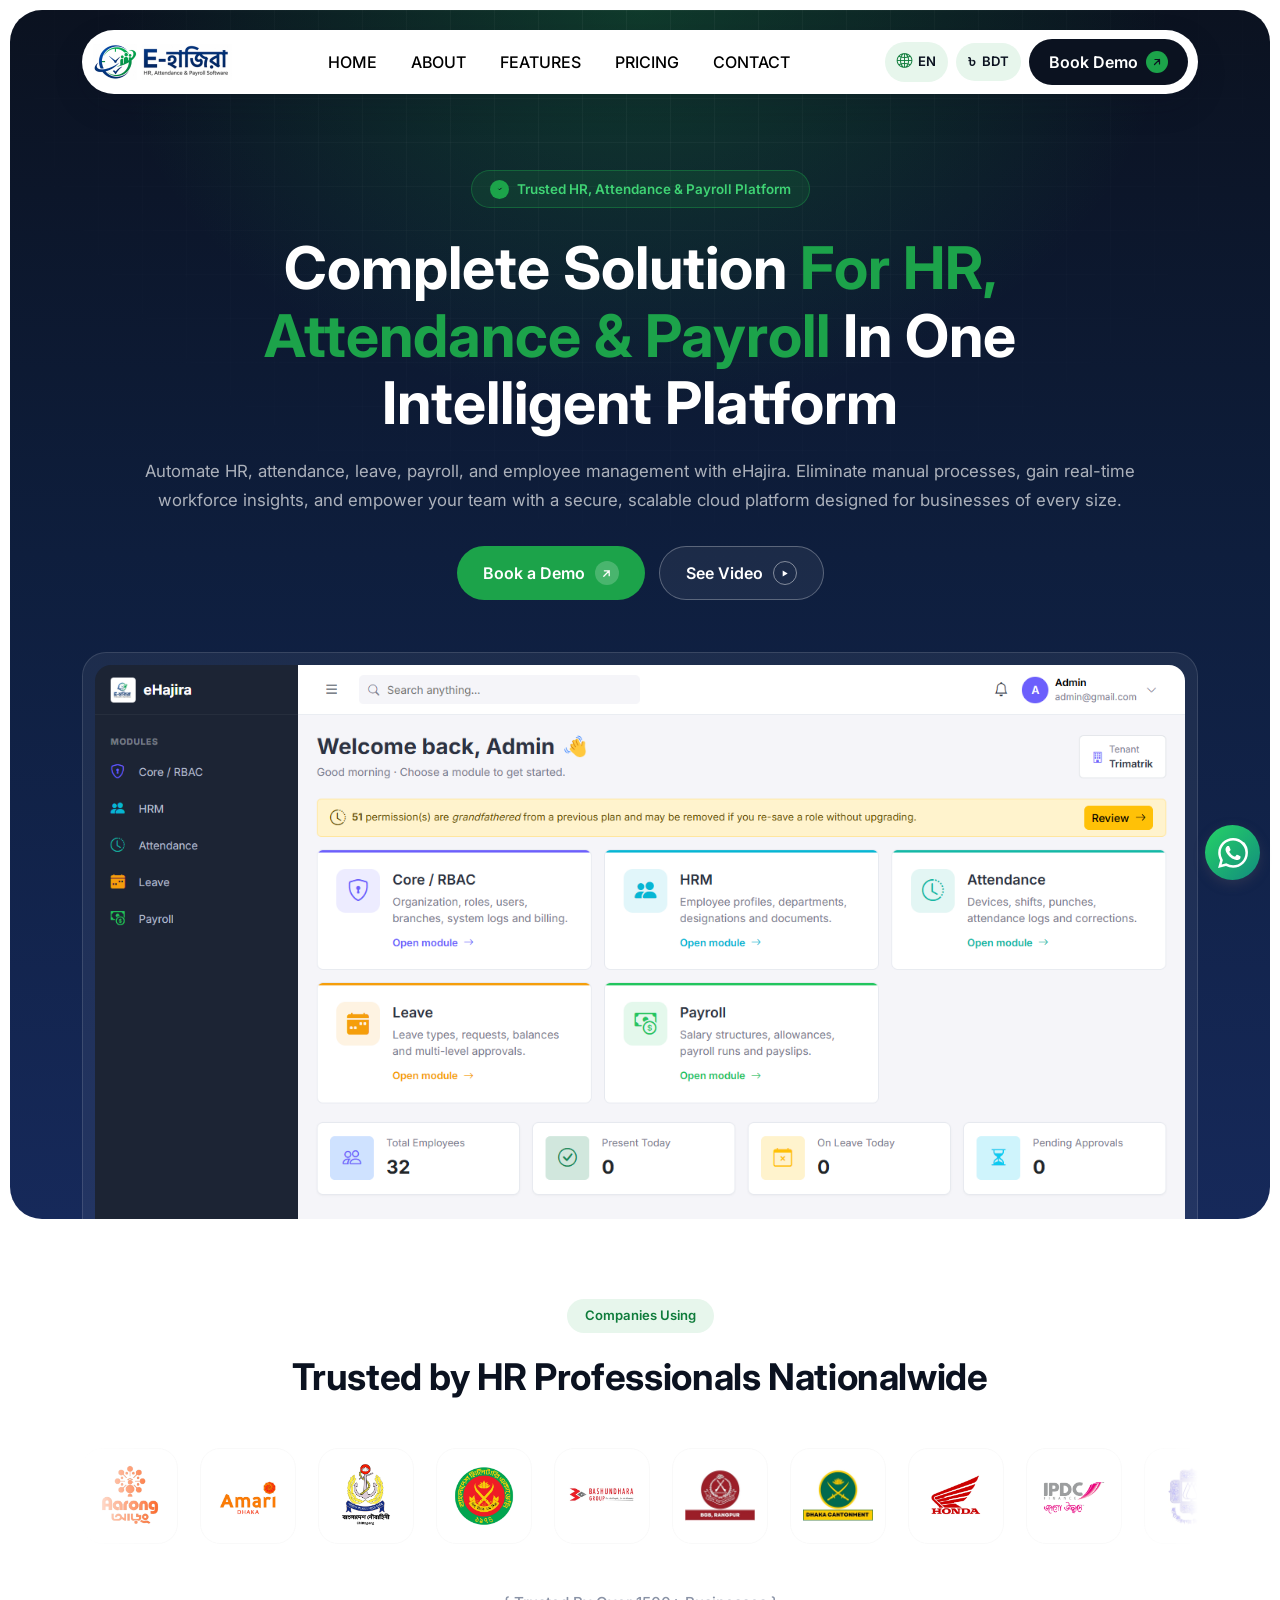
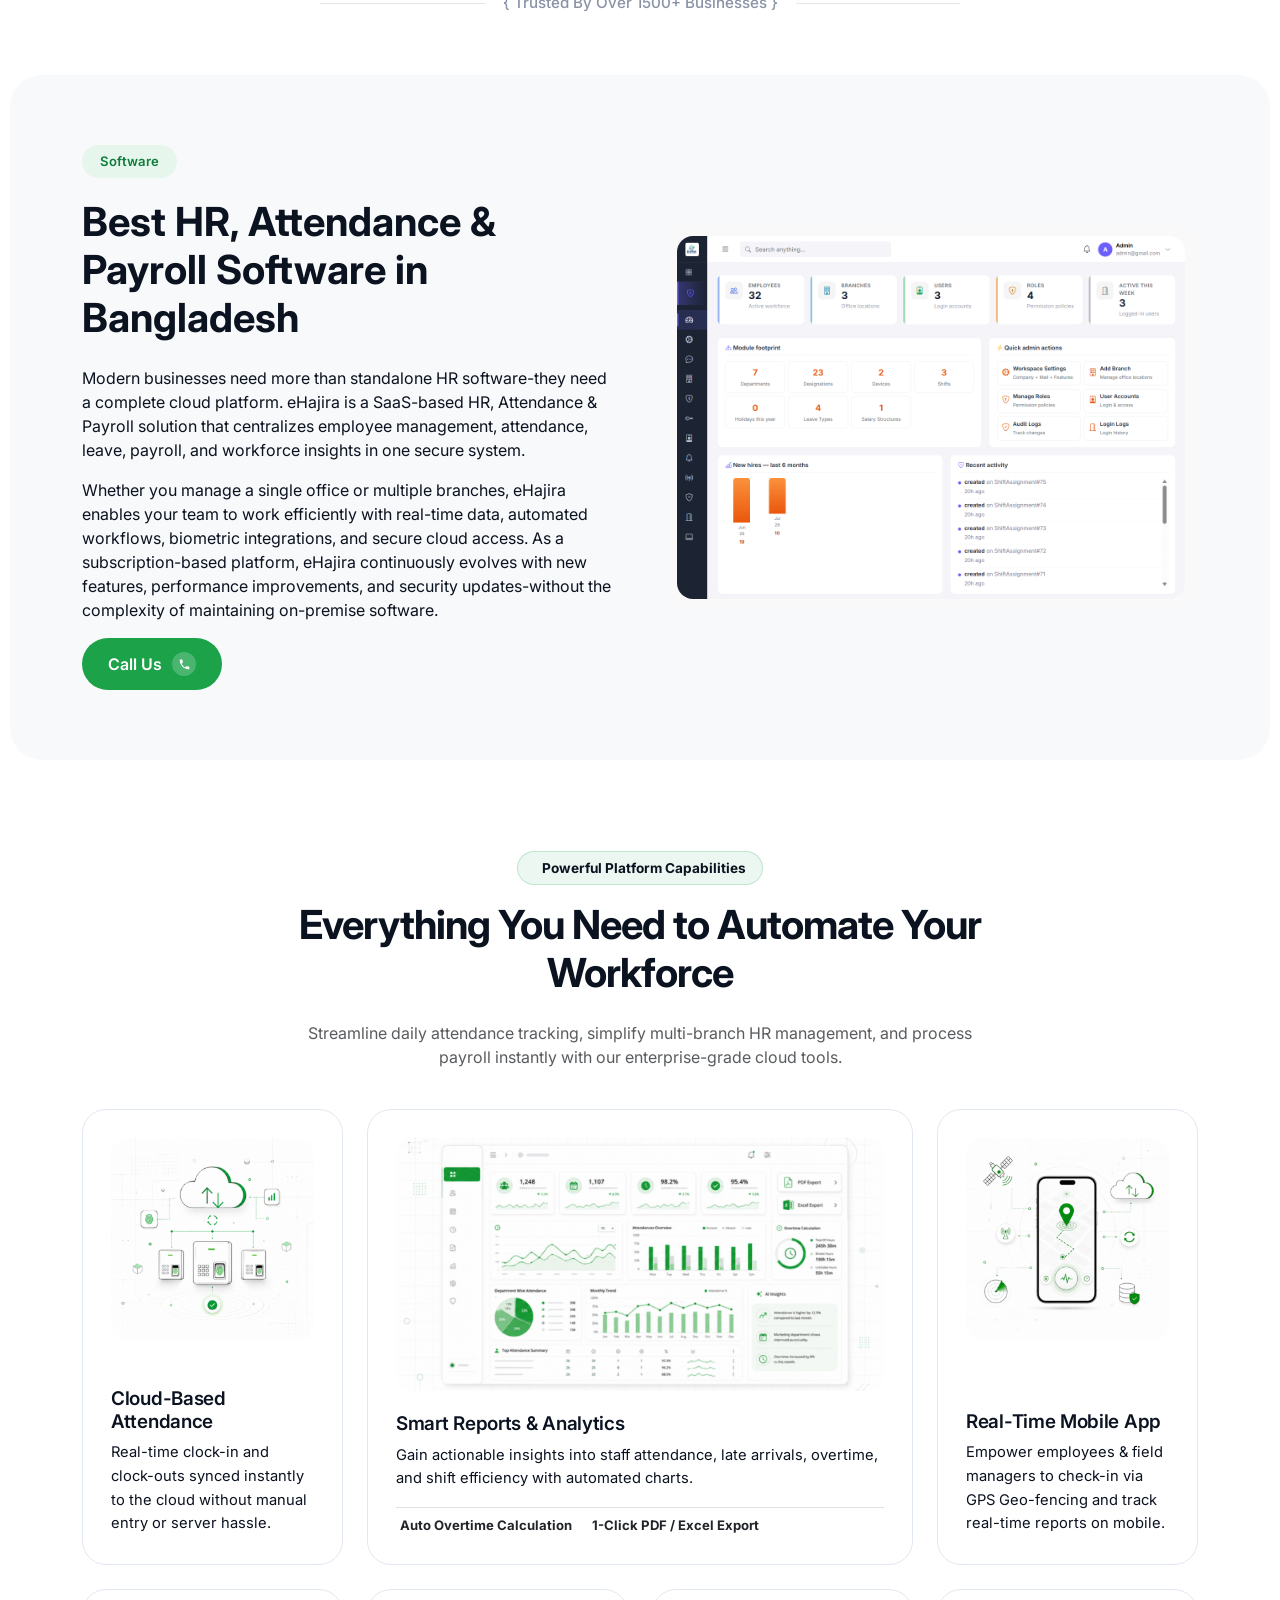
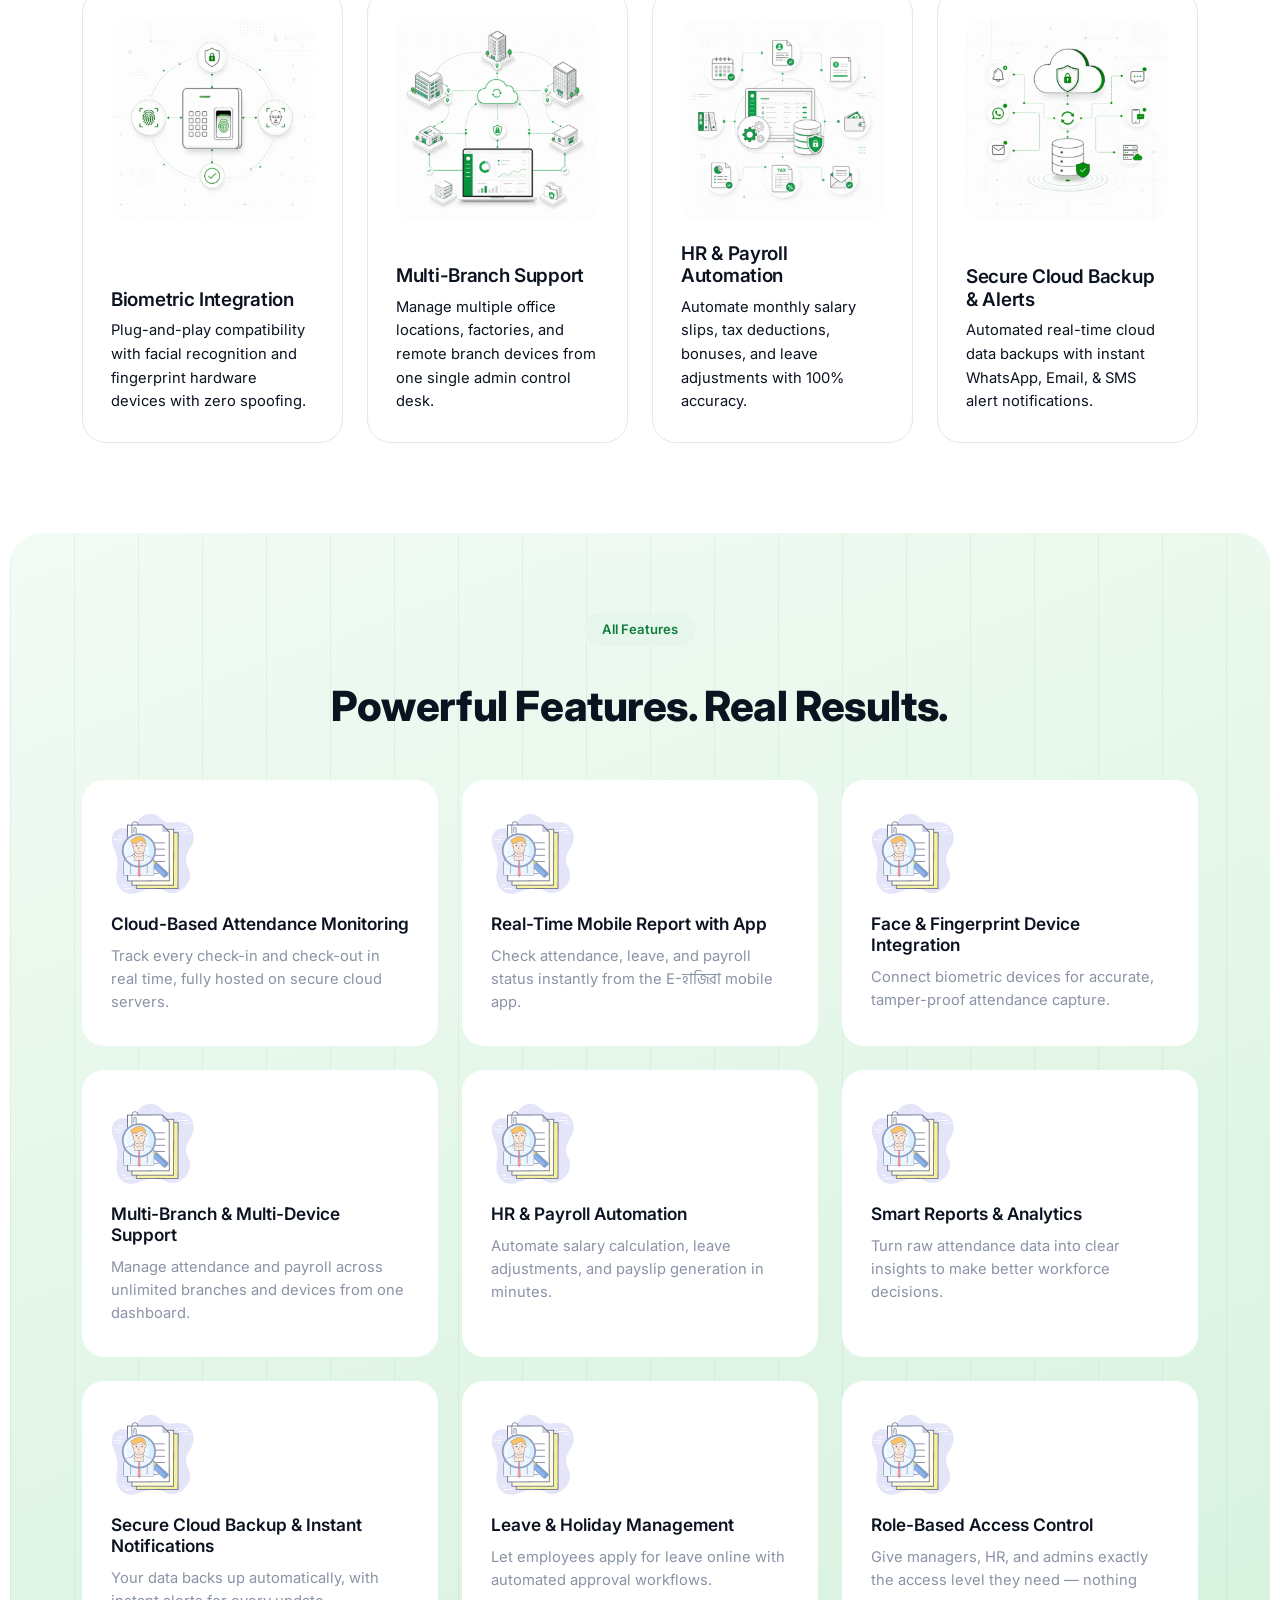
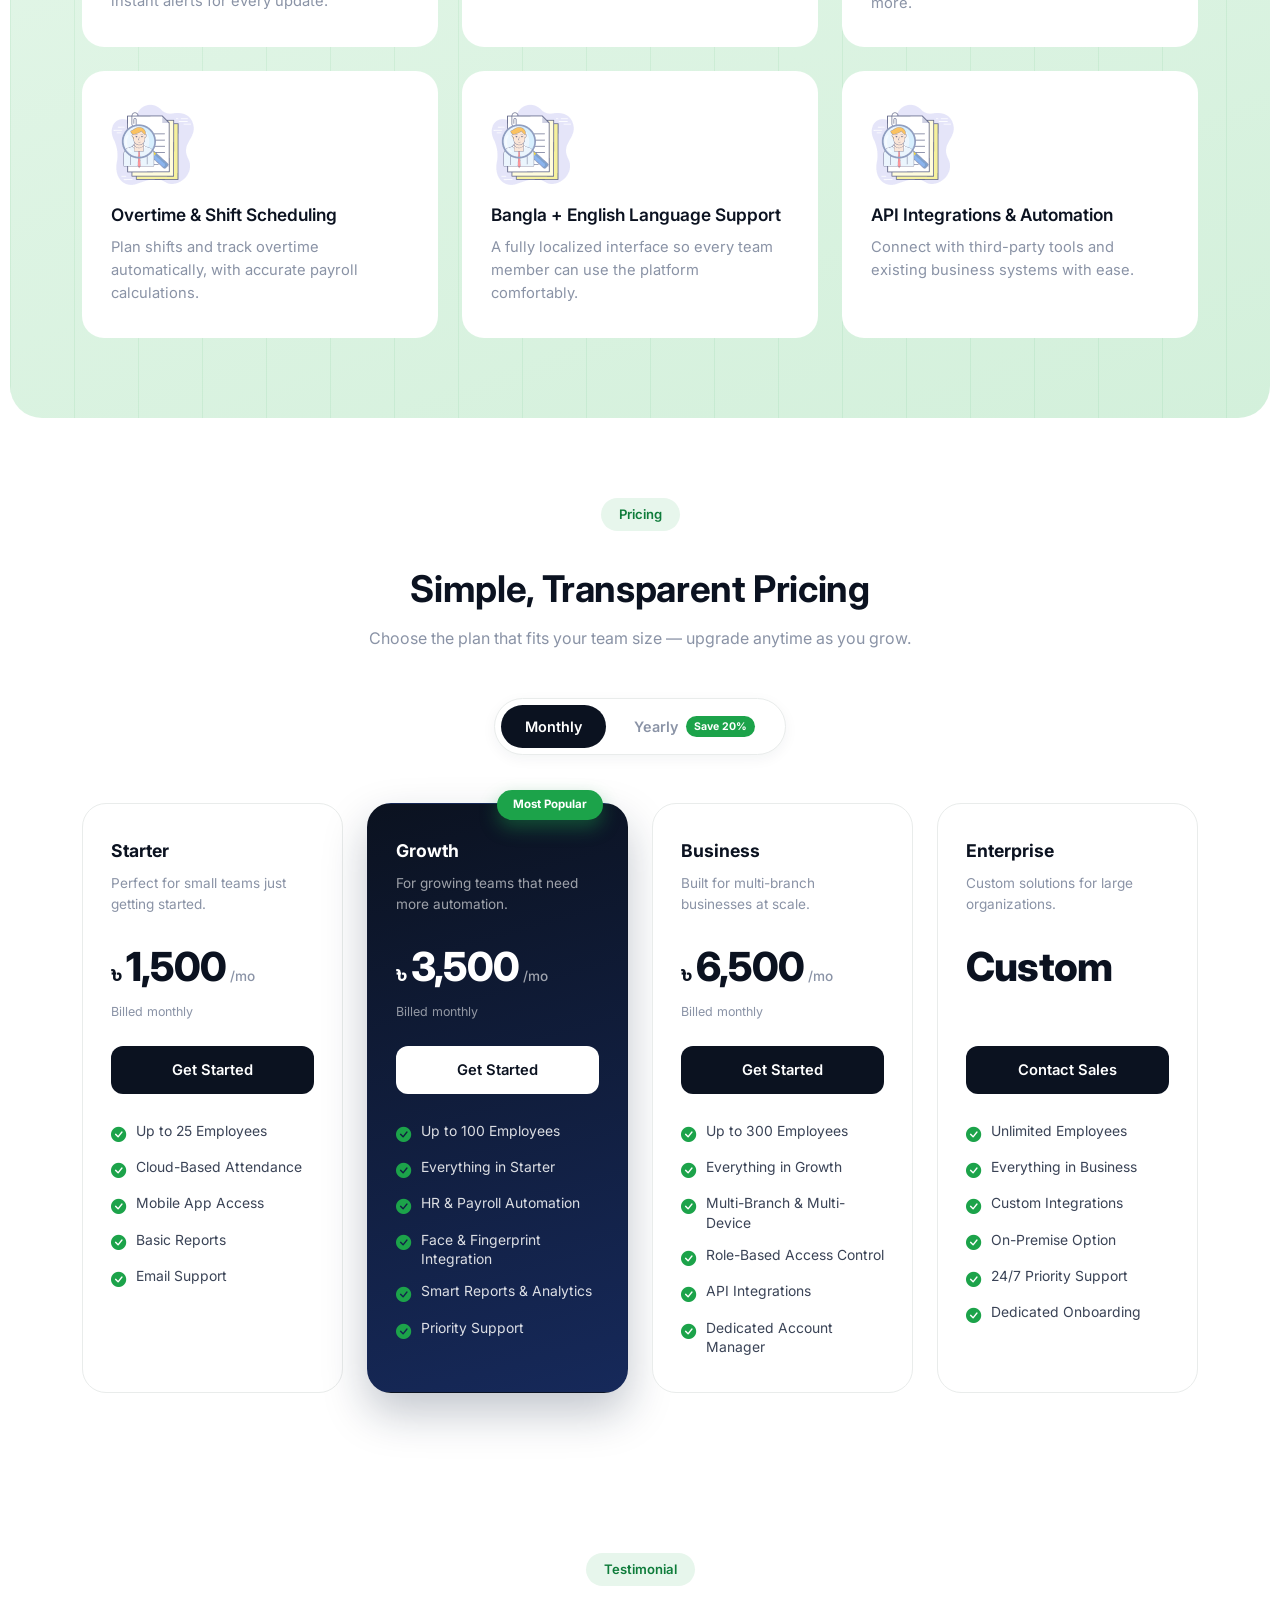
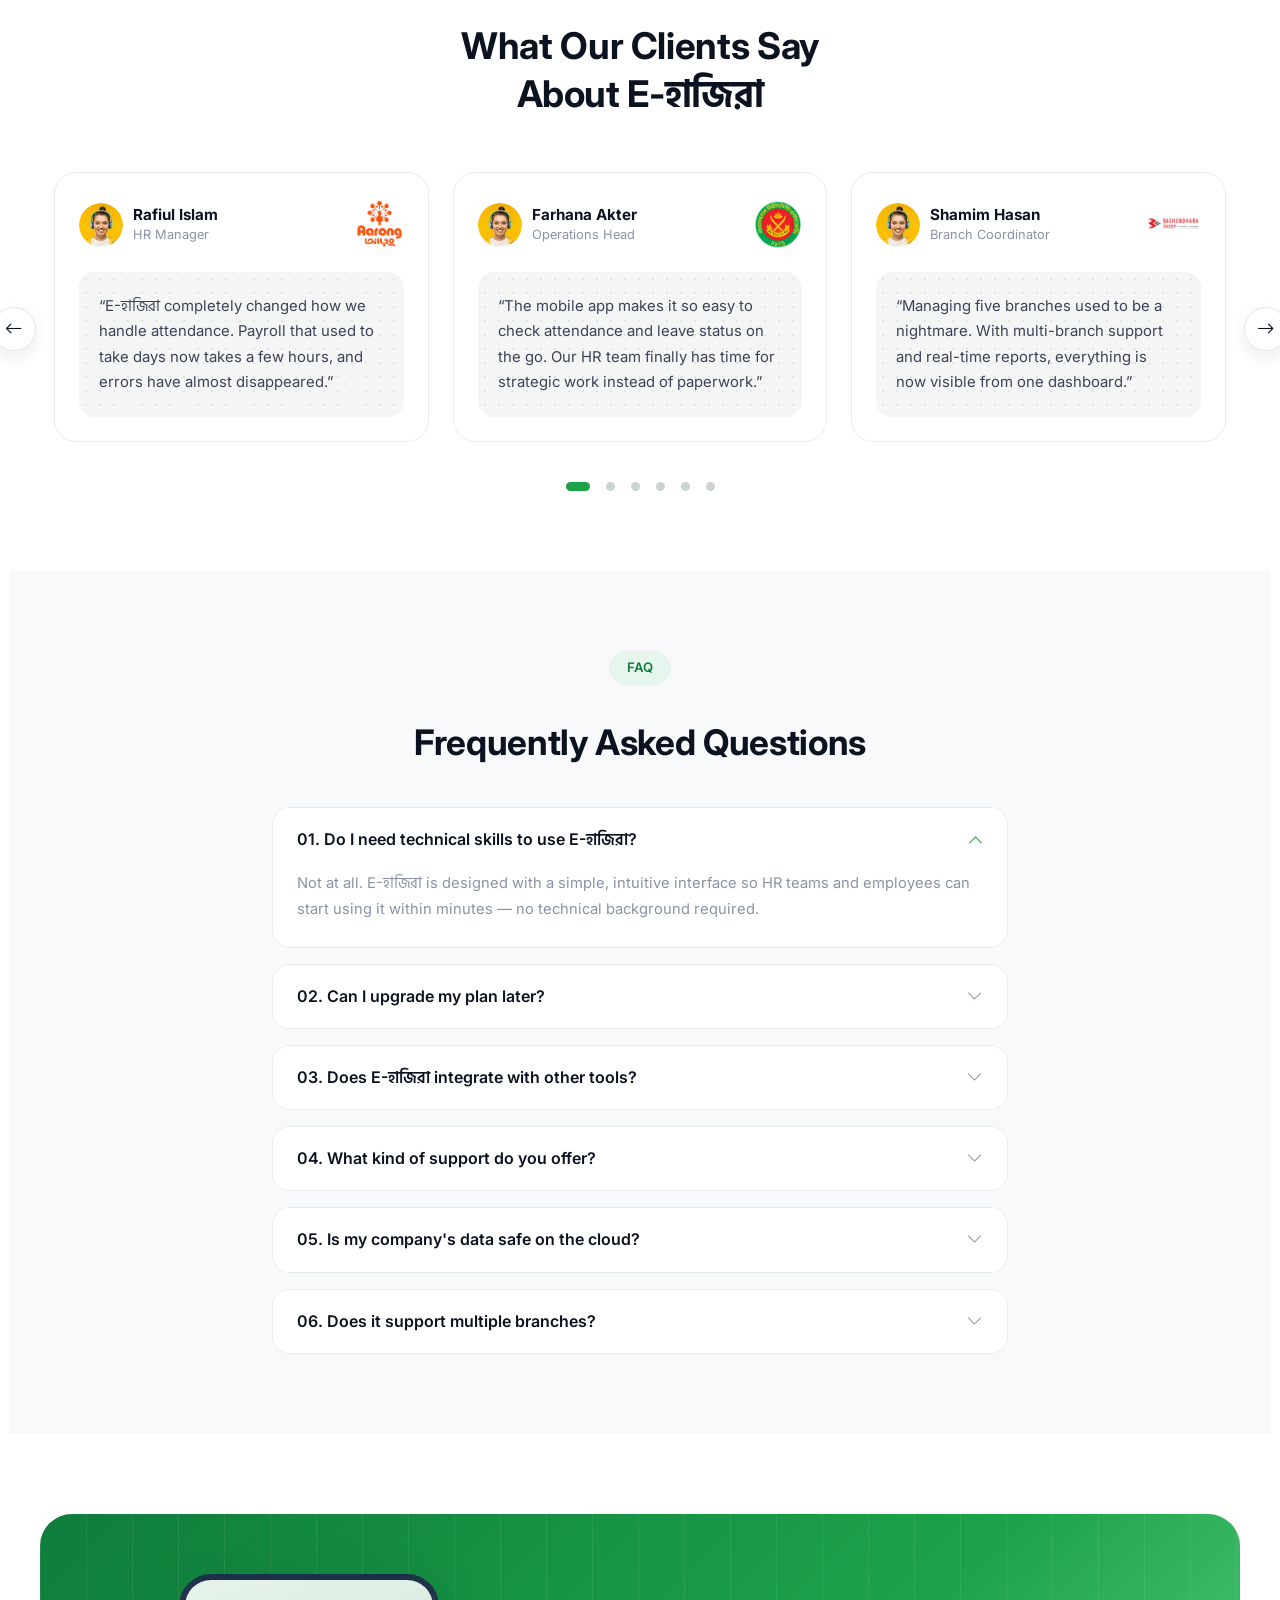
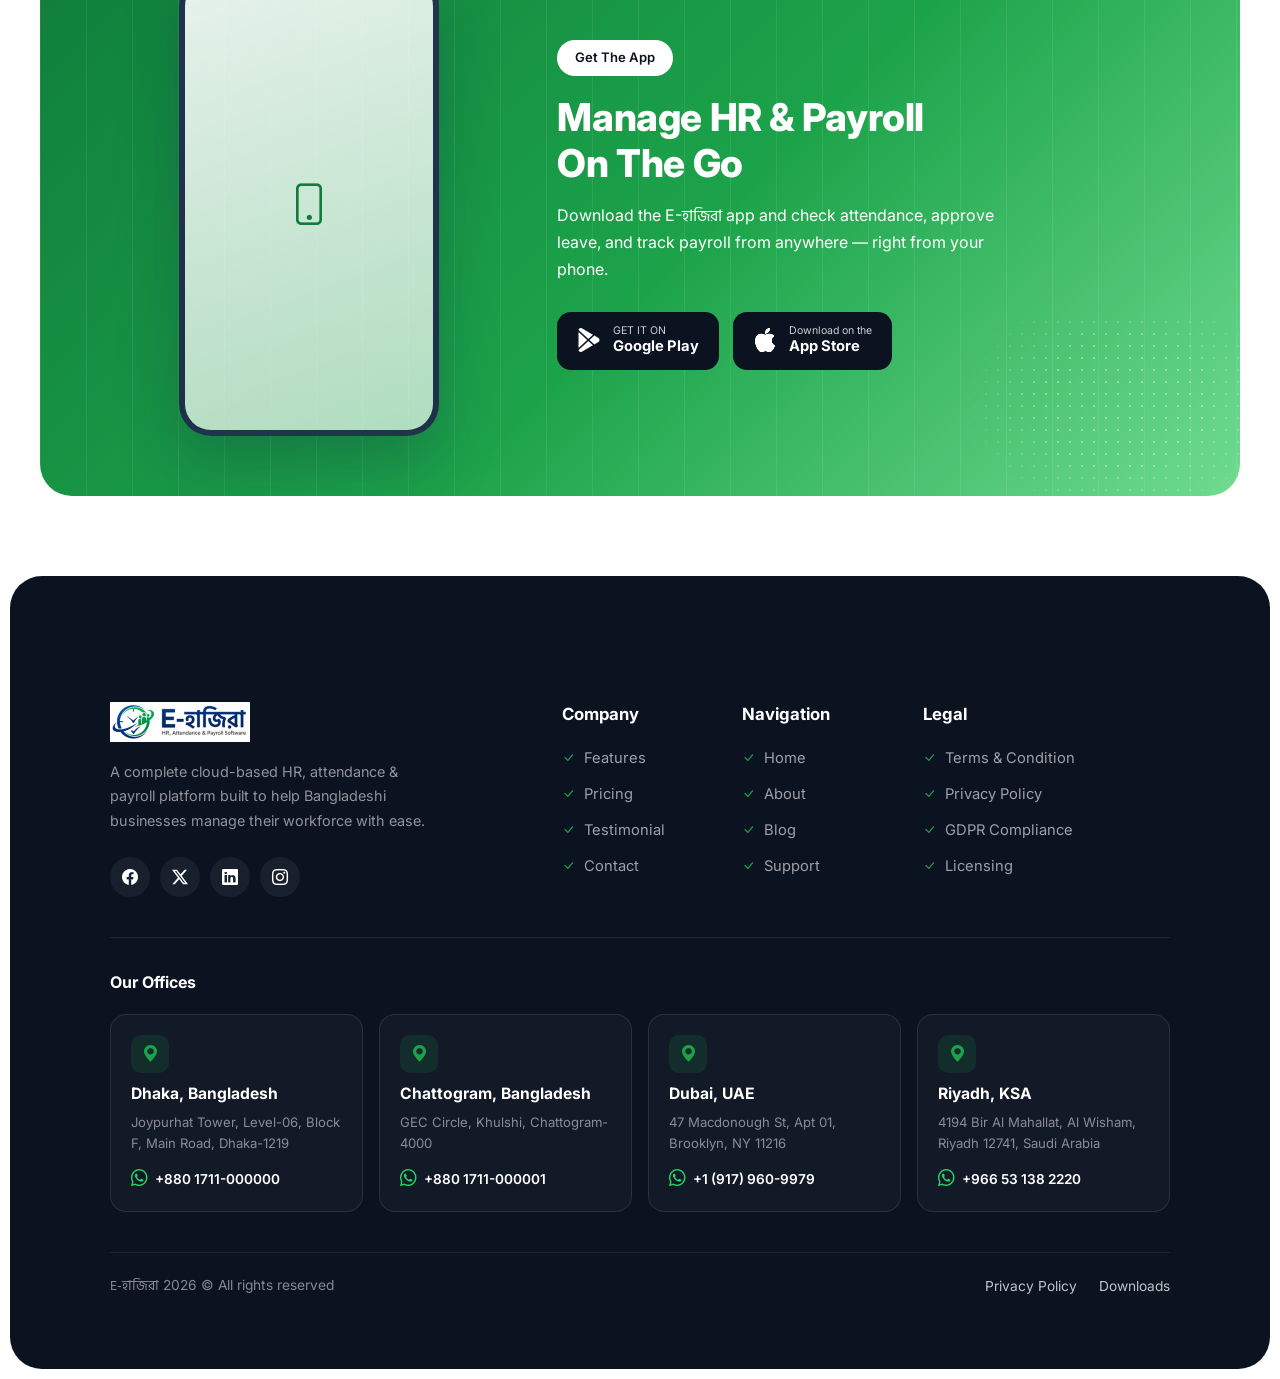
==== commit bc0f1de7: "Update index.html" ====
--- a/index.html
+++ b/index.html
@@ -68,7 +68,8 @@
                   <ul class="dropdown-menu e-mini-menu">
                     <li><a class="dropdown-item e-curr-opt active" href="#" data-currency="BDT" data-symbol="৳">৳
                         BDT</a></li>
-                    <li><a class="dropdown-item e-curr-opt" href="#" data-currency="USD" data-symbol="$">$ USD</a></li>
+                    <li><a class="dropdown-item e-curr-opt" href="#" data-currency="AED"
+                        data-symbol="&#1583;.&#1573;">&#1583;.&#1573; AED</a></li>
                     <li><a class="dropdown-item e-curr-opt" href="#" data-currency="SAR" data-symbol="&#65020;">&#65020;
                         SAR</a></li>
                   </ul>
@@ -76,7 +77,7 @@
 
                 <button type="button" class="e-btn-demo d-none d-md-inline-flex" data-bs-toggle="modal"
                   data-bs-target="#eDemoModal">
-                  Book a Demo
+                  Book Demo
                   <span class="icon-circle">
                     <svg viewBox="0 0 24 24" fill="none" xmlns="http://www.w3.org/2000/svg">
                       <path d="M7 17L17 7M17 7H8M17 7V16" stroke="#0B1220" stroke-width="2.4" stroke-linecap="round"
@@ -1222,7 +1223,8 @@
           </button>
           <ul class="dropdown-menu e-mini-menu">
             <li><a class="dropdown-item e-curr-opt active" href="#" data-currency="BDT" data-symbol="৳">৳ BDT</a></li>
-            <li><a class="dropdown-item e-curr-opt" href="#" data-currency="USD" data-symbol="$">$ USD</a></li>
+            <li><a class="dropdown-item e-curr-opt" href="#" data-currency="AED"
+                data-symbol="&#1583;.&#1573;">&#1583;.&#1573; AED</a></li>
             <li><a class="dropdown-item e-curr-opt" href="#" data-currency="SAR" data-symbol="&#65020;">&#65020; SAR</a>
             </li>
           </ul>
